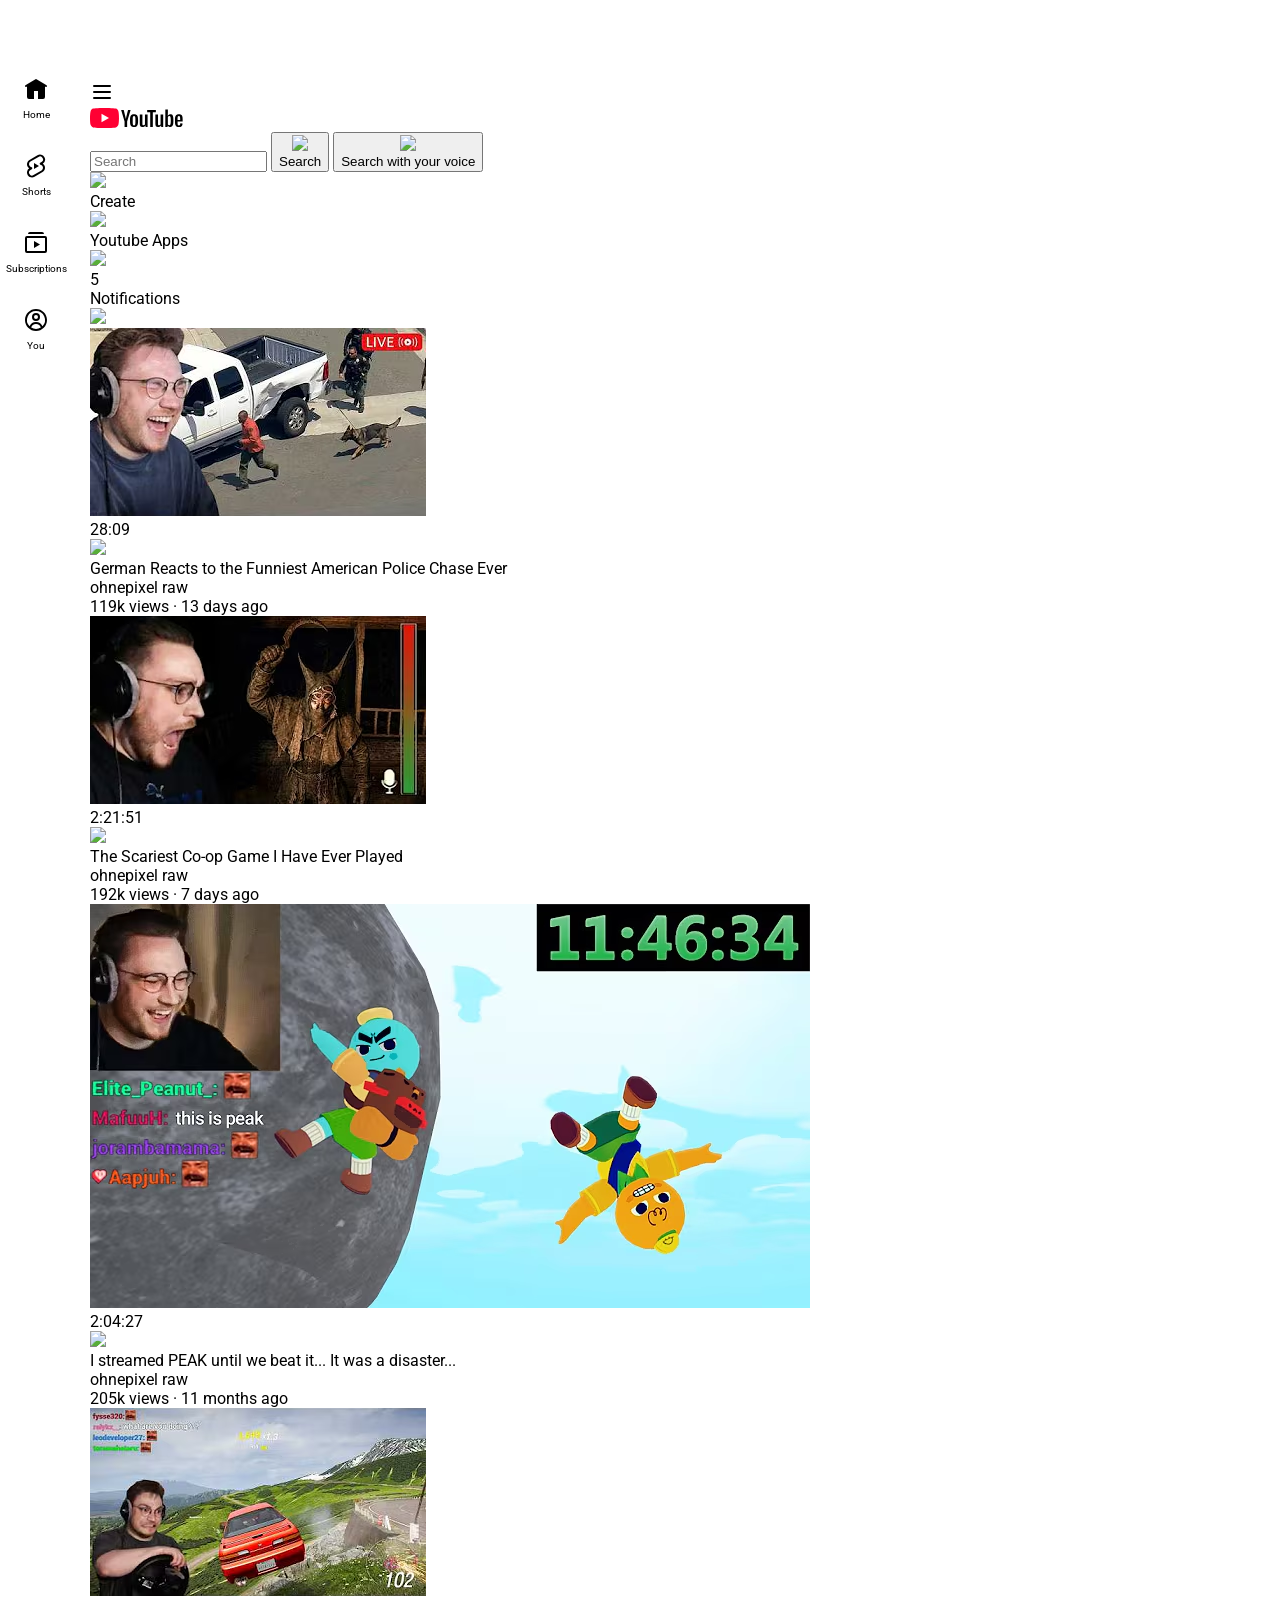
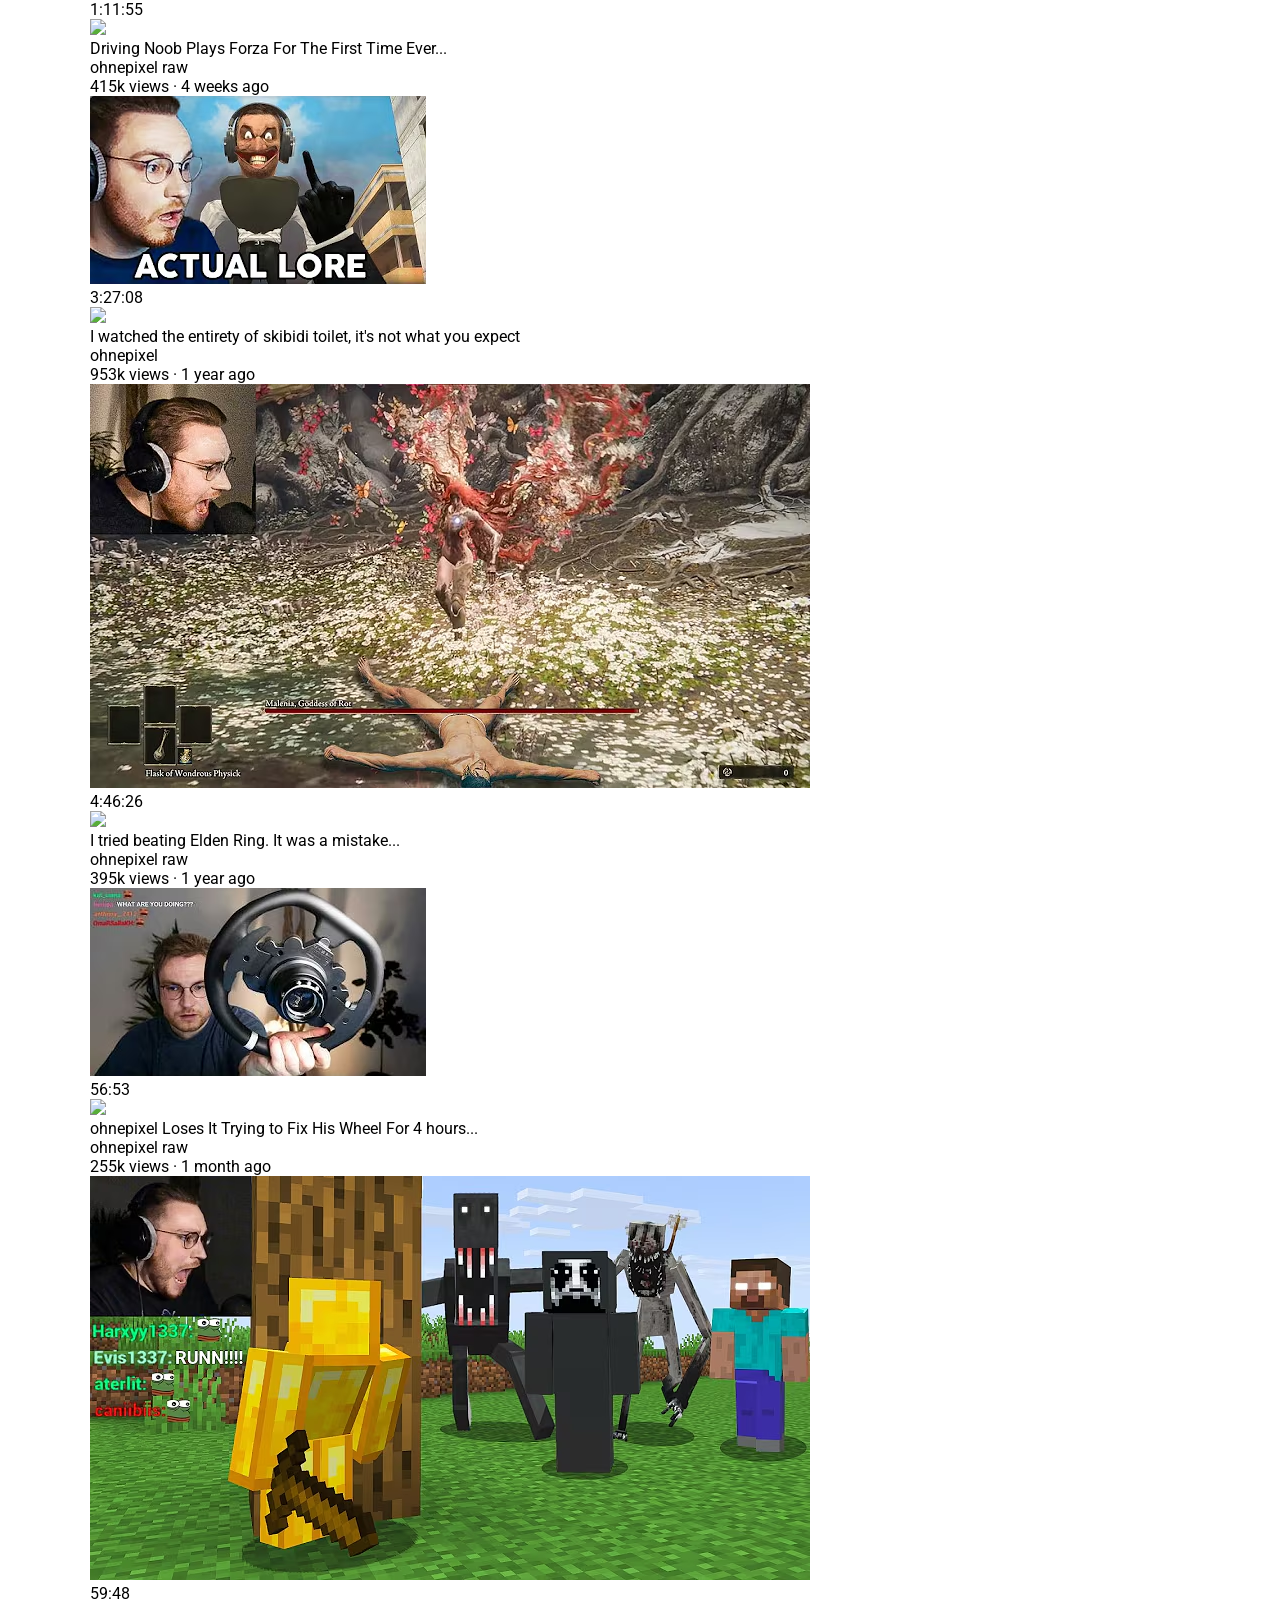
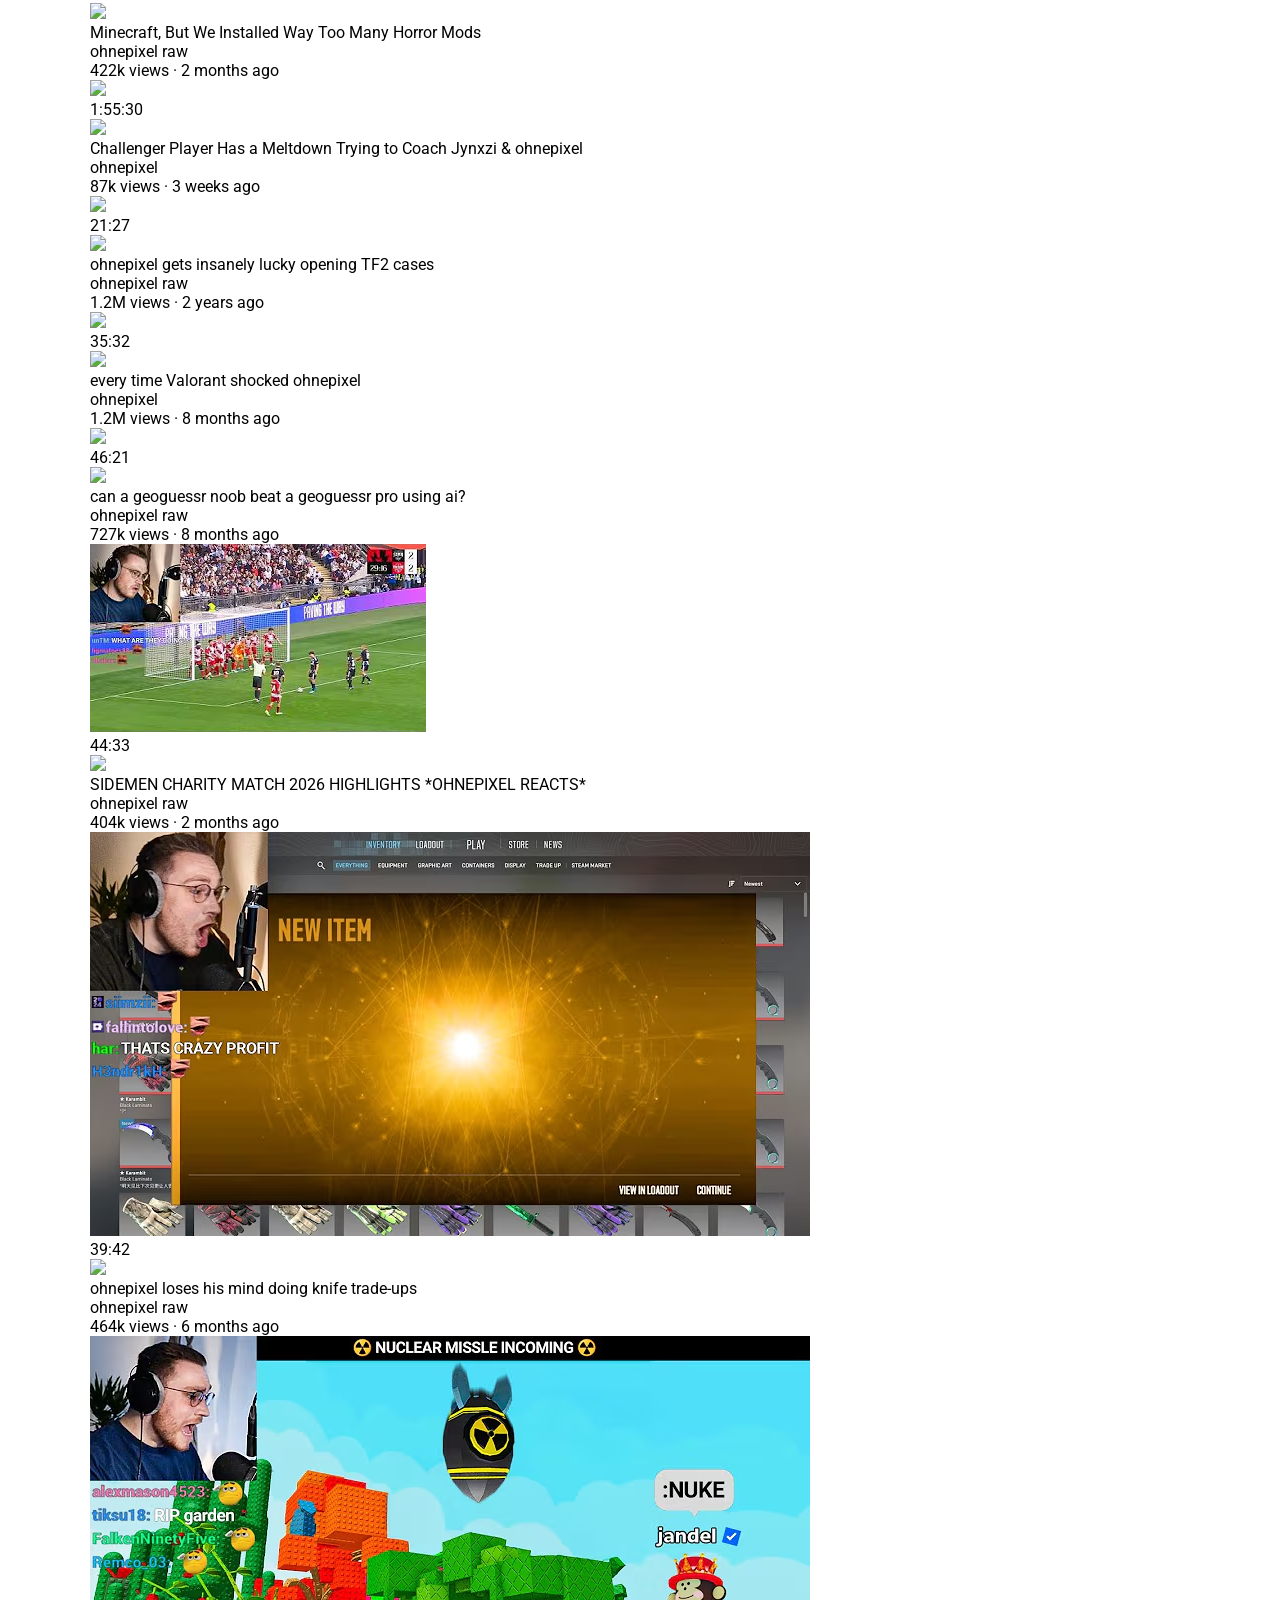
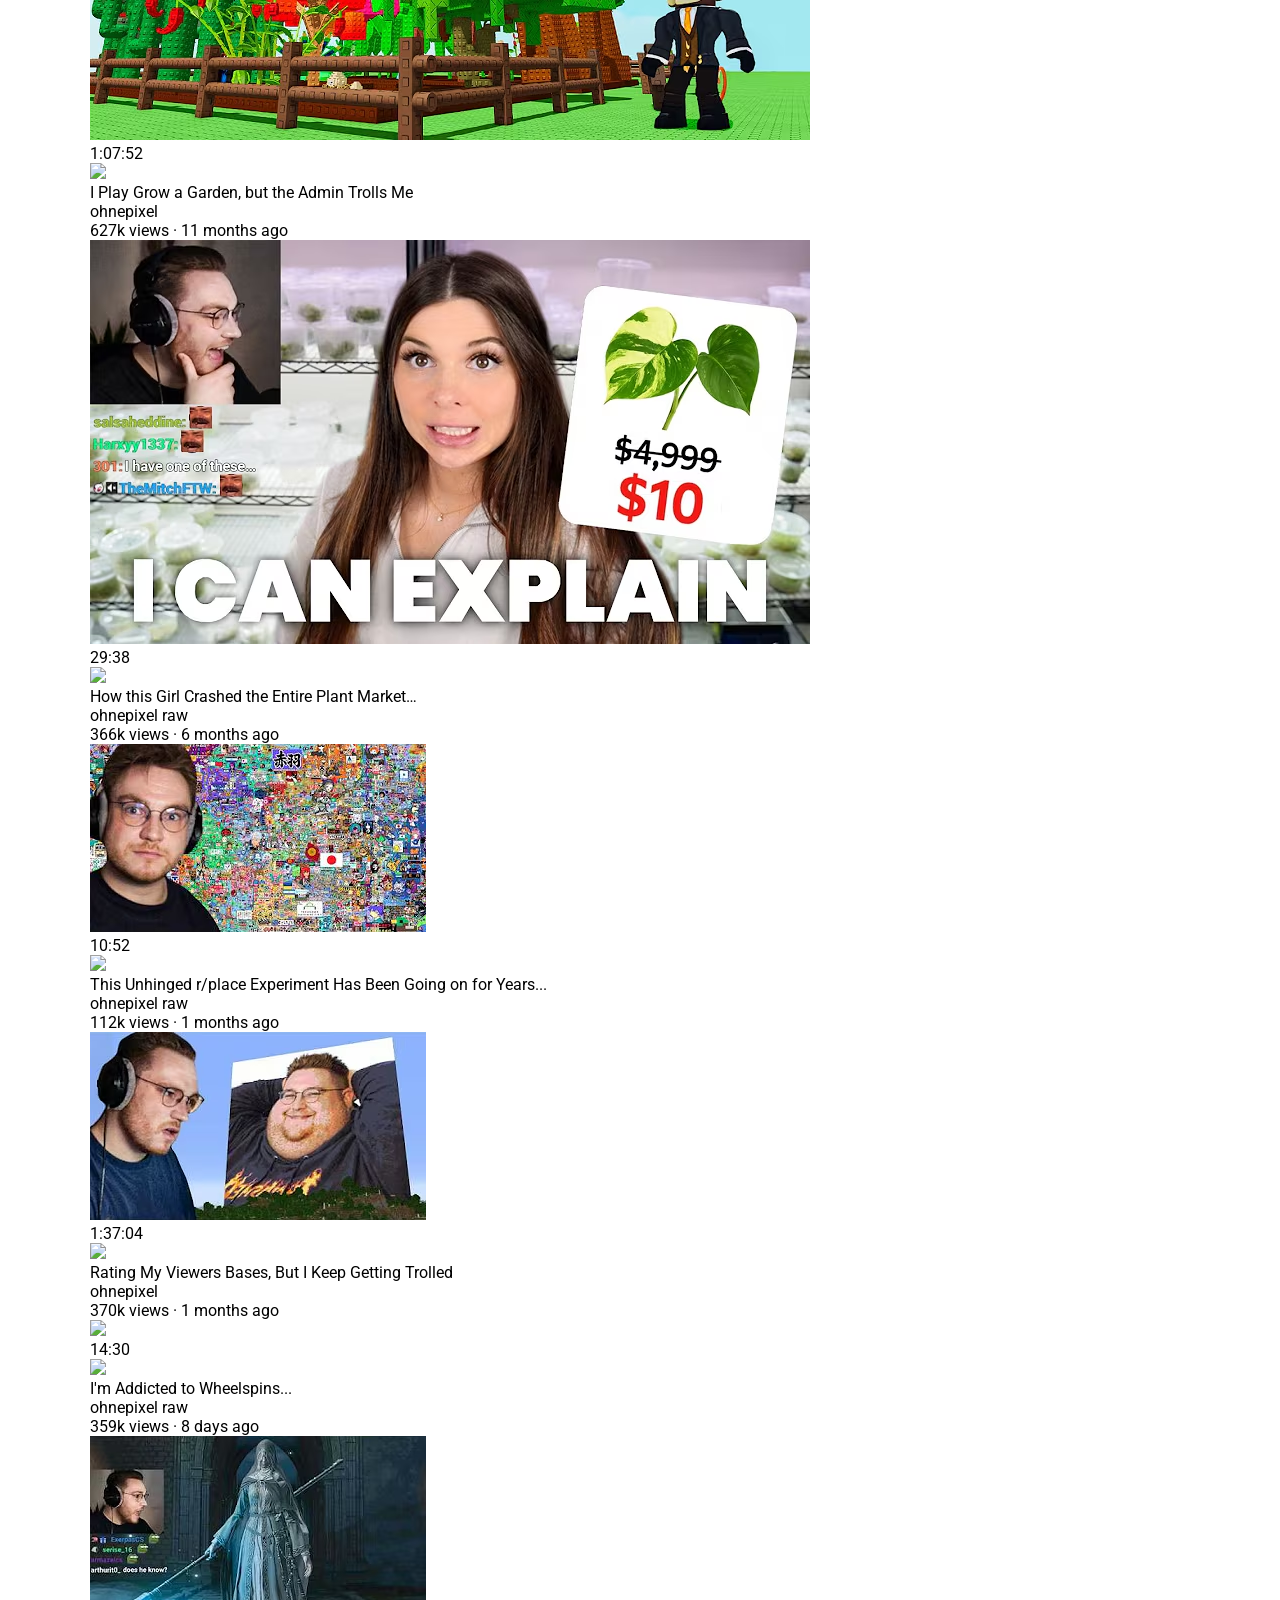
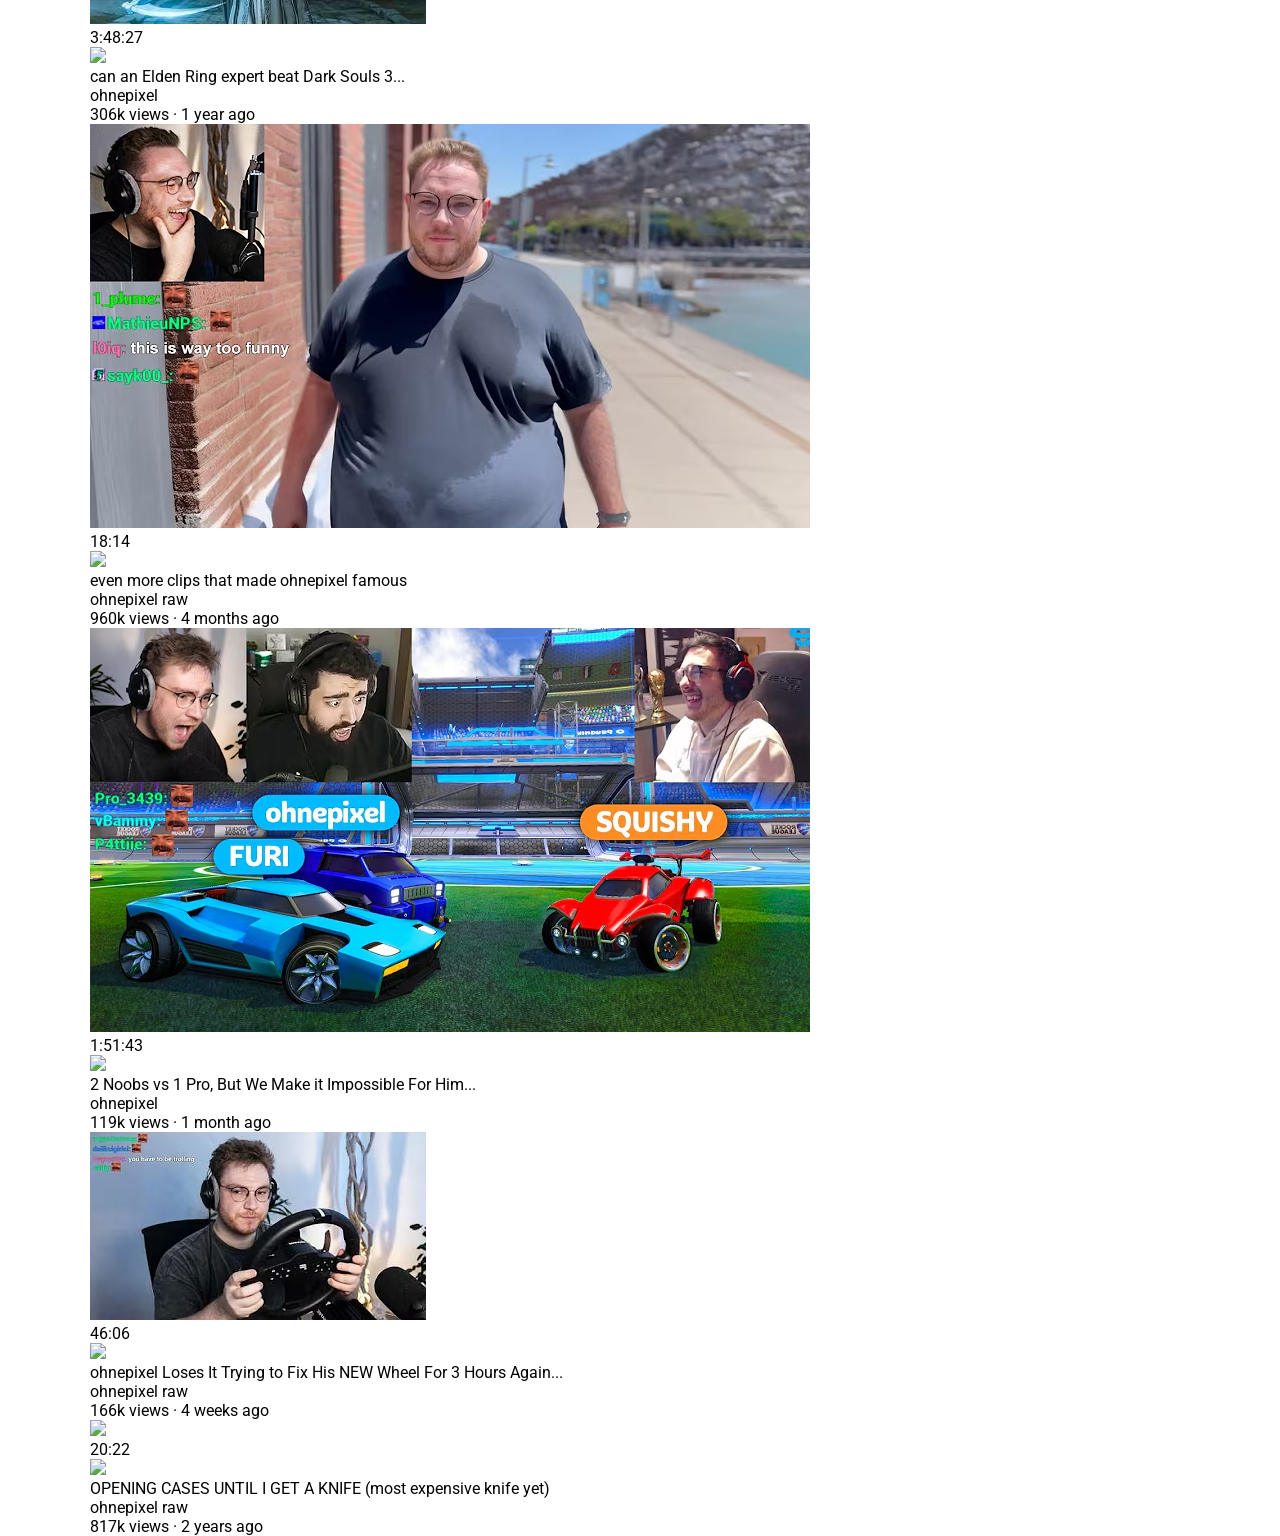
==== index.html @ c36b7551 "added new videos to the body" ====
<!DOCTYPE html>
<html lang="en">
  <head>
    <meta charset="UTF-8" />
    <meta name="viewport" content="width=device-width, initial-scale=1.0" />
    <title>Youtube.com exercise</title>

    <link rel="stylesheet" href="styles/general.css">
    <link rel="stylesheet" href="styles/header.css">
    <link rel="stylesheet" href="styles/sidebar.css">
    <link rel="stylesheet" href="styles/video-preview.css">

    <link rel="preconnect" href="https://fonts.googleapis.com">
    <link rel="preconnect" href="https://fonts.gstatic.com" crossorigin>
    <link href="https://fonts.googleapis.com/css2?family=Roboto:ital,wght@0,100..900;1,100..900&display=swap" rel="stylesheet">
  </head>

  <body>
    <input type="checkbox" id="grey-background" hidden>
    <input type="checkbox" id="hamburger" hidden>
    <label for="hamburger" class="grey-background"></label>
    
    <header class="header">
      <div class="left-section">
        <label class="hamburger-menu-container" for="hamburger">
          <svg xmlns="http://www.w3.org/2000/svg"
          height="24" viewBox="0 0 24 24" width="24" focusable="false" aria-hidden="true">
            <path d="M20 5H4a1 1 0 000 2h16a1 1 0 100-2Zm0 6H4a1 1 0 000 2h16a1 1 0 000-2Zm0 6H4a1 1
              0 000 2h16a1 1 0 000-2Z">
            </path>
          </svg>
        </label>

        <!-- Link to Youtube -->
        <a href="https://www.youtube.com/" target="">
          <div class="youtube-logo">
            <svg xmlns="http://www.w3.org/2000/svg"
            id="yt-ringo2-svg_yt9" width="93" height="20" viewBox="0 0 93 20" focusable="false" aria-hidden="true">
              <g>
                <path d="M14.4848 20C14.4848 20 23.5695 20 25.8229 19.4C27.0917 19.06 28.0459 18.08 28.3808 16.87C29 14.65 29 9.98 29 9.98C29 9.98 29 5.34 28.3808 3.14C28.0459 1.9 27.0917 0.94 25.8229 0.61C23.5695 0 14.4848 0 14.4848 0C14.4848 0 5.42037 0 3.17711 0.61C1.9286 0.94 0.954148 1.9 0.59888 3.14C0 5.34 0 9.98 0 9.98C0 9.98 0 14.65 0.59888 16.87C0.954148 18.08 1.9286 19.06 3.17711 19.4C5.42037 20 14.4848 20 14.4848 20Z" fill="#FF0033"></path>
                <path d="M19 10L11.5 5.75V14.25L19 10Z" fill="white"></path>
              </g>
              <g id="youtube-paths_yt9">
                <path d="M37.1384 18.8999V13.4399L40.6084 2.09994H38.0184L36.6984 7.24994C36.3984 8.42994 36.1284 9.65994 35.9284 10.7999H35.7684C35.6584 9.79994 35.3384 8.48994 35.0184 7.22994L33.7384 2.09994H31.1484L34.5684 13.4399V18.8999H37.1384Z"></path>
                <path d="M44.1003 6.29994C41.0703 6.29994 40.0303 8.04994 40.0303 11.8199V13.6099C40.0303 16.9899 40.6803 19.1099 44.0403 19.1099C47.3503 19.1099 48.0603 17.0899 48.0603 13.6099V11.8199C48.0603 8.44994 47.3803 6.29994 44.1003 6.29994ZM45.3903 14.7199C45.3903 16.3599 45.1003 17.3899 44.0503 17.3899C43.0203 17.3899 42.7303 16.3499 42.7303 14.7199V10.6799C42.7303 9.27994 42.9303 8.02994 44.0503 8.02994C45.2303 8.02994 45.3903 9.34994 45.3903 10.6799V14.7199Z"></path>
                <path d="M52.2713 19.0899C53.7313 19.0899 54.6413 18.4799 55.3913 17.3799H55.5013L55.6113 18.8999H57.6012V6.53994H54.9613V16.4699C54.6812 16.9599 54.0312 17.3199 53.4212 17.3199C52.6512 17.3199 52.4113 16.7099 52.4113 15.6899V6.53994H49.7812V15.8099C49.7812 17.8199 50.3613 19.0899 52.2713 19.0899Z"></path>
                <path d="M62.8261 18.8999V4.14994H65.8661V2.09994H57.1761V4.14994H60.2161V18.8999H62.8261Z"></path>
                <path d="M67.8728 19.0899C69.3328 19.0899 70.2428 18.4799 70.9928 17.3799H71.1028L71.2128 18.8999H73.2028V6.53994H70.5628V16.4699C70.2828 16.9599 69.6328 17.3199 69.0228 17.3199C68.2528 17.3199 68.0128 16.7099 68.0128 15.6899V6.53994H65.3828V15.8099C65.3828 17.8199 65.9628 19.0899 67.8728 19.0899Z"></path>
                <path d="M80.6744 6.26994C79.3944 6.26994 78.4744 6.82994 77.8644 7.73994H77.7344C77.8144 6.53994 77.8744 5.51994 77.8744 4.70994V1.43994H75.3244L75.3144 12.1799L75.3244 18.8999H77.5444L77.7344 17.6999H77.8044C78.3944 18.5099 79.3044 19.0199 80.5144 19.0199C82.5244 19.0199 83.3844 17.2899 83.3844 13.6099V11.6999C83.3844 8.25994 82.9944 6.26994 80.6744 6.26994ZM80.7644 13.6099C80.7644 15.9099 80.4244 17.2799 79.3544 17.2799C78.8544 17.2799 78.1644 17.0399 77.8544 16.5899V9.23994C78.1244 8.53994 78.7244 8.02994 79.3944 8.02994C80.4744 8.02994 80.7644 9.33994 80.7644 11.7299V13.6099Z"></path>
                <path d="M92.6517 11.4999C92.6517 8.51994 92.3517 6.30994 88.9217 6.30994C85.6917 6.30994 84.9717 8.45994 84.9717 11.6199V13.7899C84.9717 16.8699 85.6317 19.1099 88.8417 19.1099C91.3817 19.1099 92.6917 17.8399 92.5417 15.3799L90.2917 15.2599C90.2617 16.7799 89.9117 17.3999 88.9017 17.3999C87.6317 17.3999 87.5717 16.1899 87.5717 14.3899V13.5499H92.6517V11.4999ZM88.8617 7.96994C90.0817 7.96994 90.1717 9.11994 90.1717 11.0699V12.0799H87.5717V11.0699C87.5717 9.13994 87.6517 7.96994 88.8617 7.96994Z"></path>
              </g>
            </svg>
          </div>
        </a>
      </div>

      <div class="middle-section">
        <input class="search-bar" type="text" placeholder="Search">
        <button class="search-button">
          <img class="search-icon" src="header-icons/search.svg">
          <div class="tooltip">
            Search
          </div>
        </button>

        <button class="voice-search-button">
          <img class="voice-search-icon" src="header-icons/voice-search-icon.svg">

          <div class="tooltip">
            Search with your voice
          </div>
        </button>
      </div>

      <div class="right-section">
        <div class="upload-container">
          <img class="upload-icon" src="header-icons/upload.svg">

          <div class="tooltip">
            Create
          </div>
        </div>

        <div class="youtube-apps-container">
          <img class="youtube-apps-icon" src="header-icons/youtube-apps.svg">

          <div class="tooltip">
            Youtube Apps
          </div>
        </div>
        <div class="notifications-container">
          <img class="notifications-icon" src="header-icons/notifications.svg">
          <div class="notification-count">
            5
          </div>

          <div class="tooltip">
            Notifications
          </div>
        </div>
        <img class="current-user-pic" src="pfps/my-profile.jpg">
      </div>
    </header>

    <!-- Credits to Youtube.com for sidebar-icons (copied directly from inspect element) -->
    <nav class="small-sidebar">
      <a  href="https://www.youtube.com/">
        <div class="small-sidebar-link">
          <div class="small-icon-area">
            <svg xmlns="http://www.w3.org/2000/svg" height="24"
            viewBox="0 0 24 24" width="24" focusable="false" aria-hidden="true">
              <path d="m11.485 2.143-8 4.8-2 1.2a1 1 0 001.03 1.714L3 9.567V20a2 2 0 002 2h5v-8h4v8h5a2 
                2 0 002-2V9.567l.485.29a1 1 0 001.03-1.714l-2-1.2-8-4.8a1 1 0 00-1.03 0Z">
              </path>
            </svg>  
          </div>
  
          <div class="small-sidebar-desc">
            Home
          </div>
        </div>
      </a>
      
      <a  href="https://www.youtube.com/shorts/">
        <div class="small-sidebar-link">
          <div class="small-icon-area">
            <svg xmlns="http://www.w3.org/2000/svg" 
            height="24" viewBox="0 0 24 24" width="24" focusable="false" aria-hidden="true">
              <path d="m13.467 1.19-8 4.7a5 5 0 00-.255 8.46 5 5 0 005.32 8.462l8-4.7a5 
                5 0 00.258-8.462 5 5 0 001.641-6.464l-.12-.217a5 5 0 00-6.844-1.78m5.12 
                2.79a2.999 2.999 0 01-1.067 4.107l-1.327.78a1 1 0 00.096 1.775l.943.423a3 3 0
                01.288 5.323l-8 4.7a3 3 0 01-3.039-5.173l1.327-.78a1 1 0 00-.097-1.775l-.942-.423a3 3 0 
                01-.288-5.323l8-4.7a3 3 0 014.106 1.066ZM15 12l-5-3v6l5-3Z">
              </path>
            </svg>
          </div>
  
          <div class="small-sidebar-desc">
            Shorts
          </div>
        </div>
      </a>

      <div class="subscriptions">
        <a  href="https://www.youtube.com/feed/subscriptions">
          <div class="small-sidebar-link">
            <div class="small-icon-area">
              <svg xmlns="http://www.w3.org/2000/svg"
              height="24" viewBox="0 0 24 24" width="24" focusable="false" aria-hidden="true">
                <path d="M18 1H6a2 2 0 00-2 2h16a2 2 0 00-2-2Zm3 4H3a2 2 0 00-2 2v13a2 2 0 002 2h18a2 2 0 002-2V7a2
                  2 0 00-2-2ZM3 20V7h18v13H3Zm13-6.5L10 10v7l6-3.5Z">
                </path>
              </svg>
            </div>
    
            <div class="small-sidebar-desc">
              Subscriptions
            </div>
          </div>
        </a>

        <div class="pop-up">
          <div class="pop-up-title">
            Subscriptions
          </div>

          <a  href="https://www.youtube.com/@ohnepixelraw">
            <div class="pop-up-link">
              <div class="pop-up-icon-area">
                <img class="pop-up-icon" src="pfps/OHNEPIXEL-PFP.jpg">
              </div>
              <div class="pop-up-desc">
                ohnepixel raw
              </div>
            </div>
          </a>
          
          <a  href="https://www.youtube.com/@ohnepixel">
            <div class="pop-up-link">
              <div class="pop-up-icon-area">
                <img class="pop-up-icon" src="pfps/OHNEPIXEL-2-PFP.jpg">
              </div>
              <div class="pop-up-desc">
                ohnepixel
              </div>
            </div>  
          </a>
  
          <a  href="https://www.youtube.com/@moomoocowjonny">
            <div class="pop-up-link">
              <div class="pop-up-icon-area">
                <img class="pop-up-icon" src="pfps/moomoocowjonny.jpg">
              </div>
              <div class="pop-up-desc">
                moomoocowjonny
              </div>
            </div>
          </a>
        </div>
      </div>
      
      <div class="you">
        <a  href="https://www.youtube.com/feed/you">
          <div class="small-sidebar-link">
            <div class="small-icon-area">
              <svg xmlns="http://www.w3.org/2000/svg"
              height="24" viewBox="0 0 24 24" width="24" focusable="false" aria-hidden="true">
                <path d="M12 1C5.925 1 1 5.925 1 12s4.925 11 11 11 11-4.925 11-11S18.075 1 12 1Zm0 2a9 9 0
                  016.447 15.276 7 7 0 00-12.895 0A9 9 0 0112 3Zm0 2a4 4 0 100 8 4 4 0 000-8Zm0 2a2 2 0 110
                  4 2 2 0 010-4Zm-.1 9.001L11.899 16a5 5 0 014.904 3.61A8.96 8.96 0 0112 21a8.96 8.96 0 01-4.804-1.391
                  5 5 0 014.704-3.608Z">
                </path>
              </svg>
            </div>
            <div class="small-sidebar-desc">
              You
            </div>
          </div>
        </a>

        <div class="pop-up">
          <div class="pop-up-title">
            You
          </div>
          
          <div class="pop-up-link">
            <div class="pop-up-icon-area">
              <svg xmlns="http://www.w3.org/2000/svg"
              height="24" viewBox="0 0 24 24" width="24" focusable="false" aria-hidden="true">
                <path d="M20 2H4a2 2 0 00-2 2v16a2 2 0 002 2h16a2 2 0 002-2V4a2 2 0 00-2-2ZM4 
                  20V4h16v16h-1.293a7 7 0 00-13.414 0H4Zm8-14a4 4 0 100 8 4 4 0 000-8Zm0 2a2 2 0 110 4 2 2 0 
                  010-4Zm-.1 9.001h-.002A5 5 0 0116.581 20H7.417a5 5 0 014.483-2.999Z">
                </path>
              </svg>
            </div>

            <div class="pop-up-desc">
              Your channel
            </div>
          </div>

          <a  href="https://www.youtube.com/feed/history">
            <div class="pop-up-link">
              <div class="pop-up-icon-area">
                <svg xmlns="http://www.w3.org/2000/svg"
                height="24" viewBox="0 0 24 24" width="24" focusable="false" aria-hidden="true">
                  <path d="M8.76 1.487a11 11 0 11-7.54 12.706 1 1 0 011.96-.4 9 9 0 0014.254 5.38A9 
                    9 0 0016.79 4.38 9 9 0 004.518 7H7a1 1 0 010 2H1V3a1 1 0 012 0v2.678a11 11 0 015.76-4.192ZM12 
                    6a1 1 0 00-1 1v5.58l.504.288 3.5 2a1 1 0 10.992-1.736L13 11.42V7a1 1 0 00-1-1Z">
                  </path>
                </svg>
              </div>
  
              <div class="pop-up-desc">
                History
              </div>
            </div>
          </a>
          
          <a  href="https://www.youtube.com/feed/playlists">
            <div class="pop-up-link">
              <div class="pop-up-icon-area">
                <svg xmlns="http://www.w3.org/2000/svg"
                height="24" viewBox="0 0 24 24" width="24" focusable="false" aria-hidden="true">
                  <path d="M16 15.395a.5.5 0 01.762-.426L22.5 18.5l-5.738 3.531a.5.5 0 01-.762-.425v-6.212ZM14 
                    19H4a1 1 0 110-2h10v2Zm6-8a1 1 0 110 2H4a1 1 0 110-2h16Zm0-6a1 1 0 110 2H4a1 1 0 010-2h16Z">
                  </path>
                </svg>
              </div>
  
              <div class="pop-up-desc">
                Playlists
              </div>
            </div>
          </a>
          
          <a  href="https://www.youtube.com/playlist?list=WL"> 
            <div class="pop-up-link">
              <div class="pop-up-icon-area">
                <svg xmlns="http://www.w3.org/2000/svg"
                height="24" viewBox="0 0 24 24" width="24" focusable="false" aria-hidden="true">
                  <path d="M12 1C5.925 1 1 5.925 1 12s4.925 11 11 11 11-4.925 11-11S18.075 1 12 1Zm0 
                    2a9 9 0 110 18.001A9 9 0 0112 3Zm0 3a1 1 0 00-1 1v5.565l.485.292 3.33 2a1 1 0 001.03-1.714L13 
                    11.435V7a1 1 0 00-1-1Z">
                  </path>
                </svg>
              </div>
  
              <div class="pop-up-desc">
                Watch later
              </div>
            </div>
          </a>
          
          <a  href="https://www.youtube.com/playlist?list=LL">
            <div class="pop-up-link">
              <div class="pop-up-icon-area">
                <svg xmlns="http://www.w3.org/2000/svg"
                height="24" viewBox="0 0 24 24" width="24" focusable="false" aria-hidden="true">
                  <path d="M9.221 1.795a1 1 0 011.109-.656l1.04.173a4 4 0 013.252 4.784L14 9h4.061a3.664
                    3.664 0 013.576 2.868A3.68 3.68 0 0121 14.85l.02.087A3.815 3.815 0 0120 18.5v.043l-.01.227a2.82 
                    2.82 0 01-.135.663l-.106.282A3.754 3.754 0 0116.295 22h-3.606l-.392-.007a12.002 12.002 0 
                    01-5.223-1.388l-.343-.189-.27-.154a2.005 2.005 0 00-.863-.26l-.13-.004H3.5a1.5 1.5 0 
                    01-1.5-1.5V12.5A1.5 1.5 0 013.5 11h1.79l.157-.013a1 1 0 00.724-.512l.063-.145 2.987-8.535Zm-1.1 9.196A3 
                    3 0 015.29 13H4v4.998h1.468a4 4 0 011.986.528l.27.155.285.157A10 10 0 0012.69 20h3.606c.754 0 1.424-.483 
                    1.663-1.2l.03-.126a.819.819 0 00.012-.131v-.872l.587-.586c.388-.388.577-.927.523-1.465l-.038-.23-.02-.087-.21-.9.55-.744A1.663 
                    1.663 0 0018.061 11H14a2.002 2.002 0 01-1.956-2.418l.623-2.904a2 2 0 00-1.626-2.392l-.21-.035-2.71 7.741Z">
                  </path>
                </svg>
              </div>
  
              <div class="pop-up-desc">
                Liked videos
              </div>
            </div>
          </a>
          
          <div class="pop-up-link">
            <div class="pop-up-icon-area">
              <svg xmlns="http://www.w3.org/2000/svg"
              height="24" viewBox="0 0 24 24" width="24" focusable="false" aria-hidden="true">
                <path d="M21 3H3a2 2 0 00-2 2v14a2 2 0 002 2h18a2 2 0 002-2V5a2 2 0 00-2-2ZM3 19V5h18v14H3Zm13-7L9.5 
                  8v8l6.5-4Z">
                </path>
              </svg>
            </div>

            <div class="pop-up-desc">
              Your videos
            </div>
          </div>
          
          <a  href="https://www.youtube.com/feed/downloads">
            <div class="pop-up-link">
              <div class="pop-up-icon-area">
                <svg xmlns="http://www.w3.org/2000/svg"
                height="24" viewBox="0 0 24 24" width="24" focusable="false" aria-hidden="true">
                  <path d="M12 2a1 1 0 00-1 1v11.586l-4.293-4.293a1 1 0 10-1.414 1.414L12 18.414l6.707-6.707a1
                    1 0 10-1.414-1.414L13 14.586V3a1 1 0 00-1-1Zm7 18H5a1 1 0 000 2h14a1 1 0 000-2Z">
                  </path>
                </svg>
              </div>
              
              <div class="pop-up-desc">
                Downloads
              </div>
            </div>
          </a>
        </div>
      </div>
    </nav>

    <nav class="big-sidebar-v2">
      <div class="header-sidebar">
        <label class="hamburger-menu-container" for="hamburger">
          <svg xmlns="http://www.w3.org/2000/svg"
          height="24" viewBox="0 0 24 24" width="24" focusable="false" aria-hidden="true">
            <path d="M20 5H4a1 1 0 000 2h16a1 1 0 100-2Zm0 6H4a1 1 0 000 2h16a1 1 0 000-2Zm0 6H4a1 1
              0 000 2h16a1 1 0 000-2Z">
            </path>
          </svg>
        </label>

        <!-- Link to Youtube -->
        <a href="https://www.youtube.com/" target="">
          <div class="youtube-logo">
            <svg xmlns="http://www.w3.org/2000/svg"
            width="93" height="20" viewBox="0 0 93 20" focusable="false" aria-hidden="true">
              <g>
                <path d="M14.4848 20C14.4848 20 23.5695 20 25.8229 19.4C27.0917 19.06 28.0459 18.08 28.3808 16.87C29 14.65 29 9.98 29 9.98C29 9.98 29 5.34 28.3808 3.14C28.0459 1.9 27.0917 0.94 25.8229 0.61C23.5695 0 14.4848 0 14.4848 0C14.4848 0 5.42037 0 3.17711 0.61C1.9286 0.94 0.954148 1.9 0.59888 3.14C0 5.34 0 9.98 0 9.98C0 9.98 0 14.65 0.59888 16.87C0.954148 18.08 1.9286 19.06 3.17711 19.4C5.42037 20 14.4848 20 14.4848 20Z" fill="#FF0033"></path>
                <path d="M19 10L11.5 5.75V14.25L19 10Z" fill="white"></path>
              </g>
              <g>
                <path d="M37.1384 18.8999V13.4399L40.6084 2.09994H38.0184L36.6984 7.24994C36.3984 8.42994 36.1284 9.65994 35.9284 10.7999H35.7684C35.6584 9.79994 35.3384 8.48994 35.0184 7.22994L33.7384 2.09994H31.1484L34.5684 13.4399V18.8999H37.1384Z"></path>
                <path d="M44.1003 6.29994C41.0703 6.29994 40.0303 8.04994 40.0303 11.8199V13.6099C40.0303 16.9899 40.6803 19.1099 44.0403 19.1099C47.3503 19.1099 48.0603 17.0899 48.0603 13.6099V11.8199C48.0603 8.44994 47.3803 6.29994 44.1003 6.29994ZM45.3903 14.7199C45.3903 16.3599 45.1003 17.3899 44.0503 17.3899C43.0203 17.3899 42.7303 16.3499 42.7303 14.7199V10.6799C42.7303 9.27994 42.9303 8.02994 44.0503 8.02994C45.2303 8.02994 45.3903 9.34994 45.3903 10.6799V14.7199Z"></path>
                <path d="M52.2713 19.0899C53.7313 19.0899 54.6413 18.4799 55.3913 17.3799H55.5013L55.6113 18.8999H57.6012V6.53994H54.9613V16.4699C54.6812 16.9599 54.0312 17.3199 53.4212 17.3199C52.6512 17.3199 52.4113 16.7099 52.4113 15.6899V6.53994H49.7812V15.8099C49.7812 17.8199 50.3613 19.0899 52.2713 19.0899Z"></path>
                <path d="M62.8261 18.8999V4.14994H65.8661V2.09994H57.1761V4.14994H60.2161V18.8999H62.8261Z"></path>
                <path d="M67.8728 19.0899C69.3328 19.0899 70.2428 18.4799 70.9928 17.3799H71.1028L71.2128 18.8999H73.2028V6.53994H70.5628V16.4699C70.2828 16.9599 69.6328 17.3199 69.0228 17.3199C68.2528 17.3199 68.0128 16.7099 68.0128 15.6899V6.53994H65.3828V15.8099C65.3828 17.8199 65.9628 19.0899 67.8728 19.0899Z"></path>
                <path d="M80.6744 6.26994C79.3944 6.26994 78.4744 6.82994 77.8644 7.73994H77.7344C77.8144 6.53994 77.8744 5.51994 77.8744 4.70994V1.43994H75.3244L75.3144 12.1799L75.3244 18.8999H77.5444L77.7344 17.6999H77.8044C78.3944 18.5099 79.3044 19.0199 80.5144 19.0199C82.5244 19.0199 83.3844 17.2899 83.3844 13.6099V11.6999C83.3844 8.25994 82.9944 6.26994 80.6744 6.26994ZM80.7644 13.6099C80.7644 15.9099 80.4244 17.2799 79.3544 17.2799C78.8544 17.2799 78.1644 17.0399 77.8544 16.5899V9.23994C78.1244 8.53994 78.7244 8.02994 79.3944 8.02994C80.4744 8.02994 80.7644 9.33994 80.7644 11.7299V13.6099Z"></path>
                <path d="M92.6517 11.4999C92.6517 8.51994 92.3517 6.30994 88.9217 6.30994C85.6917 6.30994 84.9717 8.45994 84.9717 11.6199V13.7899C84.9717 16.8699 85.6317 19.1099 88.8417 19.1099C91.3817 19.1099 92.6917 17.8399 92.5417 15.3799L90.2917 15.2599C90.2617 16.7799 89.9117 17.3999 88.9017 17.3999C87.6317 17.3999 87.5717 16.1899 87.5717 14.3899V13.5499H92.6517V11.4999ZM88.8617 7.96994C90.0817 7.96994 90.1717 9.11994 90.1717 11.0699V12.0799H87.5717V11.0699C87.5717 9.13994 87.6517 7.96994 88.8617 7.96994Z"></path>
              </g>
            </svg>
          </div>
        </a>
      </div>
      <div class="sidebar-section">
        <a  href="https://www.youtube.com/">
          <div class="sidebar-link-home">
            <div class="icon-area">
              <svg xmlns="http://www.w3.org/2000/svg" height: 24px
              viewBox="0 0 24 24" width="24" focusable="false" aria-hidden="true">
                <path d="m11.485 2.143-8 4.8-2 1.2a1 1 0 001.03 1.714L3 9.567V20a2 2 0 002 2h5v-8h4v8h5a2 
                  2 0 002-2V9.567l.485.29a1 1 0 001.03-1.714l-2-1.2-8-4.8a1 1 0 00-1.03 0Z">
                </path>
              </svg>          
            </div>
            <div class="sidebar-desc">
              Home
            </div>
          </div>
        </a>
        
        <a  href="https://www.youtube.com/shorts/">
          <div class="sidebar-link">
            <div class="icon-area">
              <svg xmlns="http://www.w3.org/2000/svg" 
              height="24" viewBox="0 0 24 24" width="24" focusable="false" aria-hidden="true">
                <path d="m13.467 1.19-8 4.7a5 5 0 00-.255 8.46 5 5 0 005.32 8.462l8-4.7a5 
                  5 0 00.258-8.462 5 5 0 001.641-6.464l-.12-.217a5 5 0 00-6.844-1.78m5.12 
                  2.79a2.999 2.999 0 01-1.067 4.107l-1.327.78a1 1 0 00.096 1.775l.943.423a3 3 0
                  01.288 5.323l-8 4.7a3 3 0 01-3.039-5.173l1.327-.78a1 1 0 00-.097-1.775l-.942-.423a3 3 0 
                  01-.288-5.323l8-4.7a3 3 0 014.106 1.066ZM15 12l-5-3v6l5-3Z">
                </path>
              </svg>
            </div>
  
            <div class="sidebar-desc">
              Shorts
            </div>
          </div>
        </a>
      </div>

      <div class="sidebar-section">
        <div class="sidebar-title-container">
          <div class="sidebar-title">
            Subscriptions
          </div>

          <div class="arrow-symbol">
            <svg xmlns="http://www.w3.org/2000/svg" 
            height="16" viewBox="0 0 24 24" width="24" focusable="false" aria-hidden="true">
              <path d="M8.793 5.293a1 1 0 000 1.414L14.086 12l-5.293 5.293a1 1 0 101.414 1.414L16.914
                12l-6.707-6.707a1 1 0 00-1.414 0Z">
              </path>
            </svg>
          </div>
        </div>

        <a  href="https://www.youtube.com/@ohnepixelraw">
          <div class="sidebar-link">
            <div class="icon-area">
              <img class="subscription-icon" src="pfps/OHNEPIXEL-PFP.jpg">
            </div>
  
            <div class="sidebar-desc">
              ohnepixel raw
            </div>
          </div>
        </a>
        
        <a  href="https://www.youtube.com/@ohnepixel">
          <div class="sidebar-link">
            <div class="icon-area">
              <img class="subscription-icon" src="pfps/OHNEPIXEL-2-PFP.jpg">
            </div>
  
            <div class="sidebar-desc">
              ohnepixel
            </div>
          </div>
        </a>
        
        <a  href="https://www.youtube.com/@moomoocowjonny">
          <div class="sidebar-link">
            <div class="icon-area">
              <img class="subscription-icon" src="pfps/moomoocowjonny.jpg">
            </div>
  
            <div class="sidebar-desc">
              moomoocowjonny
            </div>
          </div>
        </a>
      </div>

      <div class="sidebar-section">
        <div class="sidebar-title-container">
          <div class="sidebar-title">
            You
          </div>

          <div class="arrow-symbol">
            <svg xmlns="http://www.w3.org/2000/svg" 
            height="16" viewBox="0 0 24 24" width="24" focusable="false" aria-hidden="true">
              <path d="M8.793 5.293a1 1 0 000 1.414L14.086 12l-5.293 5.293a1 1 0 101.414 1.414L16.914
                12l-6.707-6.707a1 1 0 00-1.414 0Z">
              </path>
            </svg>
          </div>
        </div>

        <div class="sidebar-link">
          <div class="icon-area">
            <svg xmlns="http://www.w3.org/2000/svg"
            height="24" viewBox="0 0 24 24" width="24" focusable="false" aria-hidden="true">
              <path d="M20 2H4a2 2 0 00-2 2v16a2 2 0 002 2h16a2 2 0 002-2V4a2 2 0 00-2-2ZM4 
                20V4h16v16h-1.293a7 7 0 00-13.414 0H4Zm8-14a4 4 0 100 8 4 4 0 000-8Zm0 2a2 2 0 110 4 2 2 0 
                010-4Zm-.1 9.001h-.002A5 5 0 0116.581 20H7.417a5 5 0 014.483-2.999Z">
              </path>
            </svg>
          </div>

          <div class="sidebar-desc">
            Your channel
          </div>
        </div>

        <a  href="https://www.youtube.com/feed/history">
          <div class="sidebar-link">
            <div class="icon-area">
              <svg xmlns="http://www.w3.org/2000/svg"
              height="24" viewBox="0 0 24 24" width="24" focusable="false" aria-hidden="true">
                <path d="M8.76 1.487a11 11 0 11-7.54 12.706 1 1 0 011.96-.4 9 9 0 0014.254 5.38A9 
                  9 0 0016.79 4.38 9 9 0 004.518 7H7a1 1 0 010 2H1V3a1 1 0 012 0v2.678a11 11 0 015.76-4.192ZM12 
                  6a1 1 0 00-1 1v5.58l.504.288 3.5 2a1 1 0 10.992-1.736L13 11.42V7a1 1 0 00-1-1Z">
                </path>
              </svg>
            </div>
  
            <div class="sidebar-desc">
              History
            </div>
          </div>
        </a>

        <a  href="https://www.youtube.com/feed/playlists">
          <div class="sidebar-link">
            <div class="icon-area">
              <svg xmlns="http://www.w3.org/2000/svg"
              height="24" viewBox="0 0 24 24" width="24" focusable="false" aria-hidden="true">
                <path d="M16 15.395a.5.5 0 01.762-.426L22.5 18.5l-5.738 3.531a.5.5 0 01-.762-.425v-6.212ZM14 
                  19H4a1 1 0 110-2h10v2Zm6-8a1 1 0 110 2H4a1 1 0 110-2h16Zm0-6a1 1 0 110 2H4a1 1 0 010-2h16Z">
                </path>
              </svg>
            </div>
  
            <div class="sidebar-desc">
              Playlists
            </div>
          </div>
        </a>
        
        <a  href="https://www.youtube.com/playlist?list=WL">
          <div class="sidebar-link">
            <div class="icon-area">
              <svg xmlns="http://www.w3.org/2000/svg"
              height="24" viewBox="0 0 24 24" width="24" focusable="false" aria-hidden="true">
                <path d="M12 1C5.925 1 1 5.925 1 12s4.925 11 11 11 11-4.925 11-11S18.075 1 12 1Zm0 
                  2a9 9 0 110 18.001A9 9 0 0112 3Zm0 3a1 1 0 00-1 1v5.565l.485.292 3.33 2a1 1 0 001.03-1.714L13 
                  11.435V7a1 1 0 00-1-1Z">
                </path>
              </svg>
            </div>
  
            <div class="sidebar-desc">
              Watch later
            </div>
          </div>
        </a>
        
        <a  href="https://www.youtube.com/playlist?list=LL">
          <div class="sidebar-link">
            <div class="icon-area">
              <svg xmlns="http://www.w3.org/2000/svg"
              height="24" viewBox="0 0 24 24" width="24" focusable="false" aria-hidden="true">
                <path d="M9.221 1.795a1 1 0 011.109-.656l1.04.173a4 4 0 013.252 4.784L14 9h4.061a3.664
                  3.664 0 013.576 2.868A3.68 3.68 0 0121 14.85l.02.087A3.815 3.815 0 0120 18.5v.043l-.01.227a2.82 
                  2.82 0 01-.135.663l-.106.282A3.754 3.754 0 0116.295 22h-3.606l-.392-.007a12.002 12.002 0 
                  01-5.223-1.388l-.343-.189-.27-.154a2.005 2.005 0 00-.863-.26l-.13-.004H3.5a1.5 1.5 0 
                  01-1.5-1.5V12.5A1.5 1.5 0 013.5 11h1.79l.157-.013a1 1 0 00.724-.512l.063-.145 2.987-8.535Zm-1.1 9.196A3 
                  3 0 015.29 13H4v4.998h1.468a4 4 0 011.986.528l.27.155.285.157A10 10 0 0012.69 20h3.606c.754 0 1.424-.483 
                  1.663-1.2l.03-.126a.819.819 0 00.012-.131v-.872l.587-.586c.388-.388.577-.927.523-1.465l-.038-.23-.02-.087-.21-.9.55-.744A1.663 
                  1.663 0 0018.061 11H14a2.002 2.002 0 01-1.956-2.418l.623-2.904a2 2 0 00-1.626-2.392l-.21-.035-2.71 7.741Z">
                </path>
              </svg>
            </div>
  
            <div class="sidebar-desc">
              Liked videos
            </div>
          </div>
        </a>
        

        <div class="sidebar-link">
          <div class="icon-area">
            <svg xmlns="http://www.w3.org/2000/svg"
            height="24" viewBox="0 0 24 24" width="24" focusable="false" aria-hidden="true">
              <path d="M21 3H3a2 2 0 00-2 2v14a2 2 0 002 2h18a2 2 0 002-2V5a2 2 0 00-2-2ZM3 19V5h18v14H3Zm13-7L9.5 
                8v8l6.5-4Z">
              </path>
            </svg>
          </div>

          <div class="sidebar-desc">
            Your videos
          </div>
        </div>

        <a  href="https://www.youtube.com/feed/downloads">
          <div class="sidebar-link">
            <div class="icon-area">
              <svg xmlns="http://www.w3.org/2000/svg"
              height="24" viewBox="0 0 24 24" width="24" focusable="false" aria-hidden="true">
                <path d="M12 2a1 1 0 00-1 1v11.586l-4.293-4.293a1 1 0 10-1.414 1.414L12 18.414l6.707-6.707a1
                  1 0 10-1.414-1.414L13 14.586V3a1 1 0 00-1-1Zm7 18H5a1 1 0 000 2h14a1 1 0 000-2Z">
                </path>
              </svg>
            </div>
  
            <div class="sidebar-desc">
              Downloads
            </div>
          </div>
        </a>
      </div>

      <div class="sidebar-section">
        <div class="sidebar-title-container">
          <div class="sidebar-title">
            Explore
          </div>
        </div>

        <a  href="https://www.youtube.com/channel/UCkYQyvc_i9hXEo4xic9Hh2g">
          <div class="sidebar-link">
            <div class="icon-area">
              <svg xmlns="http://www.w3.org/2000/svg"
              height="24" viewBox="0 0 24 24" width="24" focusable="false" aria-hidden="true">
                <path d="M16 6h4a2 2 0 012 2v10a4 4 0 01-4 4H6a4 4 0 01-4-4V8a2 2 0 012-2h4V4.344l.005-.048C8.195
                  2.32 10.039 1 12 1c1.96 0 3.805 1.32 3.995 3.296l.005.048V6Zm-6 0h4V4.447C13.906 3.732 13.149 3 12 
                  3s-1.906.732-2 1.447V6ZM4 18a2 2 0 002 2h12a2 2 0 002-2V8H4v10Zm11-9a1 1 0 00-1 1v.553c-.094.715-.851
                  1.447-2 1.447s-1.906-.732-2-1.447V10a1 1 0 00-2 0v.656l.005.048C8.195 12.68 10.04 14 12 14c1.961 0 
                  3.805-1.32 3.995-3.296l.005-.048V10a1 1 0 00-1-1Z">
                </path>
              </svg>
            </div>
  
            <div class="sidebar-desc">
              Shopping
            </div>
          </div>
        </a>
        
        <a  href="https://www.youtube.com/channel/UC-9-kyTW8ZkZNDHQJ6FgpwQ">
          <div class="sidebar-link">
            <div class="icon-area">
              <svg xmlns="http://www.w3.org/2000/svg"
              height="24" viewBox="0 0 24 24" width="24" focusable="false" aria-hidden="true">
                <path d="M11 2.766v10.99a4.5 4.5 0 101.994 3.976L13 17.5V9.2l5.485 3.292A1 1 0 0020 11.634V6.966a1
                  1 0 00-.485-.857l-7-4.2A1 1 0 0011 2.766Zm2 4.102V4.533l5 3v2.335l-5-3ZM8.5 15a2.5 2.5 0 110 5.001A2.5
                  2.5 0 018.5 15Z">
                </path>
              </svg>
            </div>
  
            <div class="sidebar-desc">
              Music
            </div>
          </div>
        </a>

        <a  href="https://www.youtube.com/feed/storefront">
          <div class="sidebar-link">
            <div class="icon-area">
              <svg xmlns="http://www.w3.org/2000/svg"
              height="24" viewBox="0 0 24 24" width="24" focusable="false" aria-hidden="true">
                <path d="M20 3H4a3 3 0 00-2.587 1.485l-.001.003-.01.015-.072.133-.037.077a3.046 3.046
                  0 00-.264.869l-.002.011-.011.1-.005.063-.005.06A3.004 3.004 0 001 6v12a3 3 0 003 3h16a3
                  3 0 003-3V6a3 3 0 00-3-3ZM4 5h1.986l2 2-2 2H3v-.686L4.313 7 3.04 5.725A1 1 0 014 5Zm13.315
                  2-2-2h3.67l2 2-2 2h-3.67l2-2Zm-6.5 0L8.814 5h3.672l2 2-2 2H8.815l2-2ZM3 18v-7h18v7a1 1 
                  0 01-1 1H4a1 1 0 01-1-1Z">
                </path>
              </svg>
            </div>
  
            <div class="sidebar-desc">
              Movies & TV
            </div>
          </div>
        </a>

        <!-- Both labels are on the page. Initially, the 'Show more' label is displayed and the 
        'Show less' label is hidden. The divs with class="extra" are also hidden. Only until after
        the 'Show more' label is checked will the "extra" class be displayed. The 'Show more' and
        'Show less' labels utilize the checkbox hack. -->

        <input type="checkbox" id="toggle-v2" hidden>

        <a class="link extra" href="https://www.youtube.com/channel/UC4R8DWoMoI7CAwX8_LjQHig">
          <div class="sidebar-link">
            <div class="icon-area">
              <svg xmlns="http://www.w3.org/2000/svg"
              height="24" viewBox="0 0 24 24" width="24" focusable="false" aria-hidden="true">
                <path clip-rule="evenodd" d="M18.364 4.224a1 1 0 011.414 0 11 11 0 010 15.557 1 1 0 
                  01-1.414-1.414 9 9 0 000-12.729 1 1 0 010-1.414ZM4.222 4.222a1 1 0 011.414 1.415 9 9 
                  0 000 12.728 1 1 0 11-1.414 1.414 11.002 11.002 0 010-15.557Zm3.181 3.181a1.002 1.002 0 
                  011.415 1.415 4.503 4.503 0 00-.975 4.904c.226.545.558 1.042.975 1.46a1.001 1.001 0 01-1.415 
                  1.414 6.502 6.502 0 010-9.193Zm7.779 0c.39-.39 1.024-.39 1.415 0a6.5 6.5 0 010 9.193 1.001 1.001
                  0 01-1.415-1.415 4.5 4.5 0 000-6.363 1.001 1.001 0 010-1.415ZM12 10a2 2 0 110 4 2 2 0 010-4Z" fill-rule="evenodd">
                </path>
              </svg>
            </div>
  
            <div class="sidebar-desc">
              Live
            </div>
          </div>
        </a>
        
        <a class="link extra" href="https://www.youtube.com/gaming">
          <div class="sidebar-link"> 
            <div class="icon-area">
              <svg xmlns="http://www.w3.org/2000/svg"
              height="24" viewBox="0 0 24 24" width="24" focusable="false" aria-hidden="true">
                <path d="M15.97 2.615 12 4.998 8.03 2.615a2 2 0 00-2.06 0l-5 3A2 2 0 000 7.33v7.34a2 2 0 00.97 
                  1.715l10 6c.634.38 1.426.38 2.06 0l10-6A1.998 1.998 0 0024 14.67V7.33a2 2 0 00-.97-1.715l-5-3a2
                  2 0 00-2.06 0ZM12 7.33l5-3 5 3v7.34l-10 6-10-6V7.33l5-3 5 3ZM7 7.5a1 1 0 00-1 1v1.502H4.5a1 1
                  0 000 2H6V13.5a1 1 0 102 0v-1.498h1.5a1 1 0 000-2H8V8.5a1 1 0 00-1-1Zm11.5 1.502a1.5 1.5 0 100 3 1.5
                  1.5 0 000-3Zm-4 2a1.5 1.5 0 100 3 1.5 1.5 0 000-3Z">
                </path>
              </svg>
            </div>
  
            <div class="sidebar-desc">
              Gaming
            </div>
          </div>
        </a>
        
        <a class="link extra" href="https://www.youtube.com/channel/UCYfdidRxbB8Qhf0Nx7ioOYw"> 
          <div class="sidebar-link"> 
            <div class="icon-area">
              <svg xmlns="http://www.w3.org/2000/svg"
              height="24" viewBox="0 0 24 24" width="24" focusable="false" aria-hidden="true">
                <path d="M23 17V3H1v14a4 4 0 004 4h14a4 4 0 004-4ZM3 17V5h18v12a2 2 0 01-2 2H5a2 2
                  0 01-2-2ZM18 7H6a1 1 0 000 2h12a1 1 0 100-2Zm0 4h-3a1 1 0 000 2h3a1 1 0 000-2Zm-7
                  0H6a1 1 0 00-1 1v4a1 1 0 001 1h5a1 1 0 001-1v-4a1 1 0 00-1-1Zm-4 4v-2h3v2H7Zm11 0h-3a1
                  1 0 000 2h3a1 1 0 000-2Z">
                </path>
              </svg>
            </div>
  
            <div class="sidebar-desc">
              News
            </div>
          </div>
        </a>
        
        <a class="link extra" href="https://www.youtube.com/channel/UCEgdi0XIXXZ-qJOFPf4JSKw">
          <div class="sidebar-link"> 
            <div class="icon-area">
              <svg xmlns="http://www.w3.org/2000/svg"
              height="24" viewBox="0 0 24 24" width="24" focusable="false" aria-hidden="true">
                <path d="M17.5 1h-11A1.5 1.5 0 005 2.5V4H2a1 1 0 00-1 1v3a5 5 0 004.669 4.987 7.01 
                  7.01 0 004.72 3.826l-2.926 4.655A1 1 0 008.31 23h7.38a1 1 0 00.847-1.532l-2.927-4.657a7.01
                  7.01 0 004.72-3.824A5 5 0 0023 8V5a1 1 0 00-1-1h-3V2.5A1.5 1.5 0 0017.5 1ZM7 10V3h10v7a5 5
                  0 11-10 0ZM3 8V6h2v4c0 .283.017.565.052.845A3 3 0 013 8Zm16 2V6h2v2a3 3 0 01-2.053 
                  2.845c.034-.277.052-.559.053-.845Zm-8.88 11L12 18.008 13.88 21h-3.76Z">
                </path>
              </svg>
            </div>
  
            <div class="sidebar-desc">
              Sports
            </div>
          </div>
        </a>
        
        <a class="link extra" href="https://www.youtube.com/feed/courses_destination">
          <div class="sidebar-link"> 
            <div class="icon-area">
              <svg xmlns="http://www.w3.org/2000/svg"
              height="24" viewBox="0 0 24 24" width="24" focusable="false" aria-hidden="true">
                <path d="M11.485 2.143 1.486 8.148a1 1 0 000 1.715L5 11.968v4.957a2 2 0 00.992 1.73l5.504
                  3.21a1 1 0 001.008 0l5.504-3.212A2 2 0 0019 16.926V11.97l2-1.2V18a1 1 0 002 0V9a1 1 0
                  00-.485-.852l-10-6.005a1 1 0 00-1.03 0ZM3.944 9.005 12 4.167l8.057 4.837L12 13.834l-8.056-4.83Zm8.57
                  6.852L17 13.167v3.759l-5 2.917-5-2.917v-3.758l4.486 2.69a1 1 0 001.028-.001Z">
                </path>
              </svg>
            </div>
  
            <div class="sidebar-desc">
              Courses
            </div>
          </div>
        </a>
        
        <a class="link extra" href="https://www.youtube.com/channel/UCrpQ4p1Ql_hG8rKXIKM1MOQ">
          <div class="sidebar-link"> 
            <div class="icon-area">
              <svg xmlns="http://www.w3.org/2000/svg"
              height="24" viewBox="0 0 24 24" width="24" focusable="false" aria-hidden="true">
                <path d="M11.545 2.782a3.25 3.25 0 00-2.613 2.145 1 1 0 101.888.66 1.25 1.25 0 011.005-.825A1.251
                  1.251 0 1112 7.25a1 1 0 00-1 1v2.214l-7.56 5.04C.973 17.15 2.138 21 5.106 21h14.38c3.02 0 4.147-3.957
                  1.582-5.55L13 10.444V9.092a3.25 3.25 0 00-1.455-6.31ZM4.55 17.168l7.468-4.98 7.994 4.962c.855.53.478
                  1.85-.528 1.85H5.104c-.99 0-1.377-1.283-.554-1.832Z">
                </path>
              </svg>
            </div>
  
            <div class="sidebar-desc">
              Fashion & Beauty
            </div>
          </div>
        </a>
        
        <a class="link extra" href="https://www.youtube.com/podcasts">
          <div class="sidebar-link"> 
            <div class="icon-area">
              <svg xmlns="http://www.w3.org/2000/svg"
                height="24" viewBox="0 0 24 24" width="24" focusable="false" aria-hidden="true">
                  <path d="M12 1a10 10 0 00-8.66 15 1 1 0 001.732-1 8 8 0 1113.856 0 1 1 0 001.732 1A10 10 0 0012
                    1Zm0 5a4 4 0 00-4 4v4a4 4 0 003 3.874V20h-1a1 1 0 000 2h4a1 1 0 000-2h-1v-2.126A4 4 0 0016
                    14v-4a4 4 0 00-4-4Zm0 2a2 2 0 012 2v4a2 2 0 01-4 0v-4a2 2 0 012-2Z">
                  </path>
              </svg>
            </div>
  
            <div class="sidebar-desc">
              Podcasts
            </div>
          </div>
        </a>
        
        <a class="link extra" href="https://www.youtube.com/playables">
          <div class="sidebar-link"> 
            <div class="icon-area">
              <svg xmlns="http://www.w3.org/2000/svg"
              height="24" viewBox="0 0 24 24" width="24" focusable="false" aria-hidden="true">
                <path d="M12 1a3 3 0 100 6 3 3 0 000-6Zm8 0a3 3 0 100 6 3 3 0 000-6ZM5.556 1C4.92 1 4.355 1.295
                  4 1.75A1.97 1.97 0 002.444 1C1.37 1 .5 1.839.5 2.875.5 5.263 3.976 6.988 4 7c.024-.012 3.5-1.737
                  3.5-4.125C7.5 1.84 6.629 1 5.556 1ZM12 2.75a1.25 1.25 0 110 2.5 1.25 1.25 0 010-2.5Zm8 0a1.25 1.25
                  0 110 2.5 1.25 1.25 0 010-2.5Zm-5 7.5L12 8.5l-3 1.75v3.5l3 1.75 3-1.75v-3.5ZM4 9a3 3 0 100 6 3 3 0
                  000-6Zm16 0a3 3 0 100 6 3 3 0 000-6ZM4 10.75a1.25 1.25 0 110 2.5 1.25 1.25 0 010-2.5Zm16 0a1.25 1.25
                  0 110 2.5 1.25 1.25 0 010-2.5ZM4 17a3 3 0 100 6 3 3 0 000-6Zm8 0a3 3 0 100 6 3 3 0 000-6Zm11.5 2.4L21.75
                  17h-3.5l-1.75 2.4L20 23l3.5-3.6ZM4 18.75a1.25 1.25 0 110 2.5 1.25 1.25 0 010-2.5Zm8 0a1.25 1.25 0 110 2.5
                  1.25 1.25 0 010-2.5Z">
                </path>
              </svg>
            </div>
  
            <div class="sidebar-desc">
              Playables
            </div>
          </div>
        </a>
        
        <label for="toggle-v2" class="show-more">
          <div class="unchecked">
            <div class="sidebar-link">
              <div class="icon-area">
                <svg xmlns="http://www.w3.org/2000/svg"
                height="24" viewBox="0 0 24 24" width="24" focusable="false" aria-hidden="true">
                  <path d="M18.707 8.793a1 1 0 00-1.414 0L12 14.086 6.707 8.793a1 1 0 10-1.414 1.414L12 
                    16.914l6.707-6.707a1 1 0 000-1.414Z">
                  </path>
                </svg>
              </div>
    
              <div class="sidebar-desc">
                Show more
              </div>
            </div>            
          </div>

          <div class="checked">
            <div class="sidebar-link">
              <div class="icon-area">
                <svg xmlns="http://www.w3.org/2000/svg"
                height="24" viewBox="0 0 24 24" width="24" focusable="false" aria-hidden="true">
                  <path d="M5.293 15.207a1 1 0 001.414 0L12 9.914l5.293 5.293a1 1 0 101.414-1.414L12 
                    7.086l-6.707 6.707a1 1 0 000 1.414Z">
                  </path>
                </svg>
              </div>
    
              <div class="sidebar-desc">
                Show less
              </div>
            </div>            
          </div>
        </label>
      </div>

      <div class="sidebar-section">
        <div class="sidebar-title-container">
          <div class="sidebar-title">
            More from YouTube
          </div>
        </div>

        <a  href="https://www.youtube.com/premium">
          <div class="sidebar-link"> 
            <div class="icon-area">
              <svg xmlns="http://www.w3.org/2000/svg" xmlns:xlink="http://www.w3.org/1999/xlink" version="1.1"
              x="0px" y="0px" width="24px" height="24px" viewBox="0 0 24 24" enable-background="new 0 0 24 24" 
              xml:space="preserve" focusable="false" aria-hidden="true">
                <g>
                  <path fill="#FF0033" d="M21.58,7.19c-0.23-0.86-0.91-1.54-1.77-1.77C18.25,5,12,5,12,5S5.75,5,4.19,5.42
                    C3.33,5.65,2.65,6.33,2.42,7.19C2,8.75,2,12,2,12s0,3.25,0.42,4.81c0.23,0.86,0.91,1.54,1.77,1.77C5.75,19,12,19,12,19
                    s6.25,0,7.81-0.42c0.86-0.23,1.54-0.91,1.77-1.77C22,15.25,22,12,22,12S22,8.75,21.58,7.19z">
                  </path>
                  <polygon fill="#FFFFFF" points="10,15 15,12 10,9  "></polygon>
                </g>
              </svg>
            </div>
  
            <div class="sidebar-desc">
              Youtube Premium
            </div>
          </div>
        </a>
        
        <a  href="https://tv.youtube.com/welcome/?utm_source=youtube_web&utm_medium=ep&utm_campaign=home&ve=34273&utm_servlet=prod&rd_rsn=asi&zipcode=92704"
        target="_blank">
          <div class="sidebar-link"> 
            <div class="icon-area">
              <svg xmlns="http://www.w3.org/2000/svg" xmlns:xlink="http://www.w3.org/1999/xlink" version="1.1"
              x="0px" y="0px" width="24px" height="24px" viewBox="0 0 24 24" enable-background="new 0 0 24 24" 
              xml:space="preserve" focusable="false" aria-hidden="true">
                <g>
                  <path fill="#FF0033" d="M21,17H3c-0.55,0-1-0.45-1-1V6c0-0.55,0.45-1,1-1h18c0.55,0,1,0.45,1,1v10C22,16.55,21.55,17,21,17z
                    M19,19.2v-0.9c0-0.17-0.13-0.3-0.3-0.3H5.3C5.13,18,5,18.13,5,18.3v0.9c0,0.17,0.13,0.3,0.3,0.3h13.4C18.87,19.5,19,19.37,19,19.2 z">
                  </path>
                  <polygon fill="#FFFFFF" points="10,14 15,11 10,8  "></polygon>
                </g>
              </svg>
            </div>
  
            <div class="sidebar-desc">
              Youtube TV
            </div>
          </div>
        </a>
        
        <a  href="https://music.youtube.com/" target="_blank">
          <div class="sidebar-link"> 
            <div class="icon-area">
              <svg xmlns="http://www.w3.org/2000/svg" xmlns:xlink="http://www.w3.org/1999/xlink"
              version="1.1" x="0px" y="0px" width="24px" height="24px" viewBox="0 0 24 24" enable-background="new 0 0 24 24"
              xml:space="preserve" focusable="false" aria-hidden="true">
                <g>
                  <circle id="XMLID_4814__yt87" fill="#FF0033" cx="12" cy="12" r="11"></circle>
                  <path fill="#FFFFFF" d="M12,6.25c3.17,0,5.75,2.58,5.75,5.75s-2.58,5.75-5.75,5.75S6.25,15.17,6.25,12S8.83,6.25,12,6.25
                    M12,5.25 c-3.73,0-6.75,3.02-6.75,6.75s3.02,6.75,6.75,6.75s6.75-3.02,6.75-6.75S15.73,5.25,12,5.25L12,5.25z">
                  </path>
                  <polygon fill="#FFFFFF" points="10,15 15,12 10,9  "></polygon>
                </g>
              </svg>
            </div>
  
            <div class="sidebar-desc">
              Youtube Music
            </div>
          </div>
        </a>
        
        <a  href="https://www.youtubekids.com/?source=youtube_web" target="_blank">
          <div class="sidebar-link"> 
            <div class="icon-area">
              <svg xmlns="http://www.w3.org/2000/svg" xmlns:xlink="http://www.w3.org/1999/xlink"
              version="1.1" x="0px" y="0px" width="24px" height="24px" viewBox="0 0 24 24" enable-background="new 0 0 24 24"
              xml:space="preserve" focusable="false" aria-hidden="true">
                <g>
                  <g>
                    <path fill="#FF0033" d="M22.64,13.2c-0.01-1.04-0.62-5.98-0.9-6.74c-0.19-0.5-0.58-1.4-1.31-1.95c-0.94-0.7-1.7-0.83-2.68-0.85
                      C17.06,3.64,6.12,5.03,4.79,5.51C3.8,5.88,3.03,6.35,2.42,6.95c-0.99,0.98-1.18,1.93-1.02,3.6c0.14,1.52,0.85,6.55,1.21,7.59
                      c0.39,1.15,1.11,2.03,2.3,2.16c3.62,0.39,4.48-1.6,12.9-1.58c2.55,0.01,3.82-1.11,4.35-2.08C22.77,15.49,22.65,13.99,22.64,13.2z">
                    </path>
                    <path fill="#212121" d="M17.47,4.04C17.47,4.04,17.48,4.04,17.47,4.04c0.94,0.02,1.67,0.14,2.56,0.81
                      c0.7,0.53,1.08,1.39,1.25,1.86c0.28,0.73,0.85,5.44,0.86,6.43c0.01,0.76,0.12,2.19-0.47,3.28c-0.5,0.92-1.71,1.98-4.13,1.98
                      c-0.01,0-0.01,0-0.02,0c-0.04,0-0.07,0-0.11,0c-7.23,0-8.55,1.56-11.33,1.56c-0.27,0-0.56-0.02-0.87-0.05
                      c-1.13-0.12-1.82-0.96-2.19-2.06c-0.34-0.99-1.01-5.79-1.15-7.24c-0.15-1.6,0.03-2.51,0.98-3.44c0.58-0.57,1.32-1.02,2.27-1.37
                      C6.38,5.35,16.73,4.04,17.47,4.04 M17.47,3.2c-0.47,0-3.53,0.37-6.09,0.72C8.82,4.27,5.6,4.75,4.84,5.03
                      c-1.06,0.39-1.9,0.9-2.56,1.56C1.05,7.8,0.9,9.06,1.05,10.7c0.12,1.27,0.8,6.28,1.19,7.43c0.53,1.55,1.55,2.48,2.89,2.62
                      c0.33,0.04,0.64,0.05,0.96,0.05c1.17,0,2.1-0.25,3.18-0.54c1.69-0.45,3.8-1.02,8.15-1.02l0.11,0l0.02,0
                      c1.07,0,3.68-0.24,4.86-2.42c0.63-1.17,0.6-2.59,0.58-3.43c0-0.09,0-0.18-0.01-0.26c-0.01-1.01-0.59-5.85-0.92-6.72
                      c-0.38-1-0.89-1.75-1.53-2.23c-1.05-0.79-1.94-0.96-3.04-0.98l-0.01,0L17.47,3.2L17.47,3.2z">
                    </path>
                  </g>
                  <g>
                    <path fill="#FFFFFF" d="M15.28,11.85c-0.03,0.02-0.05,0.03-0.08,0.05c-0.21,0.14-0.42,0.28-0.63,0.43
                      c-0.49,0.33-3.33,2.26-3.33,2.26c-0.24,0.18-0.7,0.47-0.87,0.38c-0.17-0.09-0.23-0.72-0.27-1.02l-0.01-0.07
                      c-0.05-0.36-0.46-3.83-0.51-4.21C9.56,9.56,9.5,9.17,9.62,9.08c0.13-0.1,0.47,0.01,0.58,0.05c0.66,0.21,3.93,1.35,4.95,1.86
                      c0.03,0.02,0.06,0.03,0.1,0.04c0.15,0.06,0.35,0.15,0.35,0.39C15.6,11.65,15.42,11.76,15.28,11.85z">
                    </path>
                    <path fill="#212121" d="M10.04,9.59c1.14,0.38,3.77,1.32,5.01,1.87c-0.15,0.1-0.3,0.2-0.45,0.3c-0.58,0.39-3.94,2.68-3.94,2.68
                      l-0.02,0.01l-0.02,0.01c0,0,0,0,0,0c0-0.03-0.01-0.05-0.01-0.07l-0.02-0.13l-0.01-0.08c-0.04-0.31-0.31-2.58-0.48-3.94
                      C10.08,9.98,10.06,9.76,10.04,9.59 M9.4,8.56c-0.07,0-0.14,0.01-0.18,0.05c-0.15,0.11-0.07,0.58-0.05,0.7 
                      c0.05,0.45,0.54,4.56,0.6,4.99l0.01,0.08c0.05,0.36,0.12,1.1,0.33,1.21c0.03,0.01,0.06,0.02,0.1,0.02c0.25,0,0.68-0.28,0.93-0.47
                      c0,0,3.36-2.29,3.94-2.68c0.25-0.17,0.5-0.34,0.75-0.51c0.03-0.02,0.06-0.04,0.1-0.06c0.17-0.1,0.38-0.23,0.38-0.5    
                      c-0.01-0.29-0.24-0.39-0.41-0.46c-0.04-0.02-0.08-0.03-0.11-0.05c-1.21-0.61-5.09-1.96-5.87-2.21C9.8,8.63,9.58,8.56,9.4,8.56
                      L9.4,8.56z">
                    </path>
                  </g>
                </g>
              </svg>
            </div>
  
            <div class="sidebar-desc">
              Youtube Kids
            </div>
          </div>
        </a>
      </div>

      <div class="sidebar-section">
        <a  href="https://www.youtube.com/reporthistory">
          <div class="sidebar-link">
            <div class="icon-area">
              <svg xmlns="http://www.w3.org/2000/svg" height="24" viewBox="0 0 24 24" width="24" focusable="false" aria-hidden="true">
                <path d="m4 2.999-.146.073A1.55 1.55 0 003 4.454v16.545a1 1 0 102 0v-6.491a7.26 7.26 0 016.248.115l.752.376a8.94 8.94
                  0 008 0l.145-.073c.524-.262.855-.797.855-1.382V4.458a1.21 1.21 0 00-1.752-1.083 7.26 7.26 0 01-6.496 0L12 2.999a8.94
                  8.94 0 00-8 0Zm7.105 1.79v-.002l.752.376A9.26 9.26 0 0019 5.641v7.62a6.95 6.95 0 01-6.105-.052l-.752-.376A9.261 9.261
                  0 005 12.355v-7.62a6.94 6.94 0 016.105.054Z">
                </path>
              </svg>
            </div>
  
            <div class="sidebar-desc">
              Report history
            </div>
          </div>
        </a>
      </div>
    </nav>

    <nav class="big-sidebar">
      <div class="sidebar-section">
        <a  href="https://www.youtube.com/">
          <div class="sidebar-link-home">
            <div class="icon-area">
              <svg xmlns="http://www.w3.org/2000/svg" height: 24px
              viewBox="0 0 24 24" width="24" focusable="false" aria-hidden="true">
                <path d="m11.485 2.143-8 4.8-2 1.2a1 1 0 001.03 1.714L3 9.567V20a2 2 0 002 2h5v-8h4v8h5a2 
                  2 0 002-2V9.567l.485.29a1 1 0 001.03-1.714l-2-1.2-8-4.8a1 1 0 00-1.03 0Z">
                </path>
              </svg>          
            </div>
            <div class="sidebar-desc">
              Home
            </div>
          </div>
        </a>
        
        <a  href="https://www.youtube.com/shorts/">
          <div class="sidebar-link">
            <div class="icon-area">
              <svg xmlns="http://www.w3.org/2000/svg" 
              height="24" viewBox="0 0 24 24" width="24" focusable="false" aria-hidden="true">
                <path d="m13.467 1.19-8 4.7a5 5 0 00-.255 8.46 5 5 0 005.32 8.462l8-4.7a5 
                  5 0 00.258-8.462 5 5 0 001.641-6.464l-.12-.217a5 5 0 00-6.844-1.78m5.12 
                  2.79a2.999 2.999 0 01-1.067 4.107l-1.327.78a1 1 0 00.096 1.775l.943.423a3 3 0
                  01.288 5.323l-8 4.7a3 3 0 01-3.039-5.173l1.327-.78a1 1 0 00-.097-1.775l-.942-.423a3 3 0 
                  01-.288-5.323l8-4.7a3 3 0 014.106 1.066ZM15 12l-5-3v6l5-3Z">
                </path>
              </svg>
            </div>
  
            <div class="sidebar-desc">
              Shorts
            </div>
          </div>
        </a>
      </div>

      <div class="sidebar-section">
        <div class="sidebar-title-container">
          <div class="sidebar-title">
            Subscriptions
          </div>

          <div class="arrow-symbol">
            <svg xmlns="http://www.w3.org/2000/svg" 
            height="16" viewBox="0 0 24 24" width="24" focusable="false" aria-hidden="true">
              <path d="M8.793 5.293a1 1 0 000 1.414L14.086 12l-5.293 5.293a1 1 0 101.414 1.414L16.914
                12l-6.707-6.707a1 1 0 00-1.414 0Z">
              </path>
            </svg>
          </div>
        </div>

        <a  href="https://www.youtube.com/@ohnepixelraw">
          <div class="sidebar-link">
            <div class="icon-area">
              <img class="subscription-icon" src="pfps/OHNEPIXEL-PFP.jpg">
            </div>
  
            <div class="sidebar-desc">
              ohnepixel raw
            </div>
          </div>
        </a>
        
        <a  href="https://www.youtube.com/@ohnepixel">
          <div class="sidebar-link">
            <div class="icon-area">
              <img class="subscription-icon" src="pfps/OHNEPIXEL-2-PFP.jpg">
            </div>
  
            <div class="sidebar-desc">
              ohnepixel
            </div>
          </div>
        </a>
        
        <a  href="https://www.youtube.com/@moomoocowjonny">
          <div class="sidebar-link">
            <div class="icon-area">
              <img class="subscription-icon" src="pfps/moomoocowjonny.jpg">
            </div>
  
            <div class="sidebar-desc">
              moomoocowjonny
            </div>
          </div>
        </a>
      </div>

      <div class="sidebar-section">
        <div class="sidebar-title-container">
          <div class="sidebar-title">
            You
          </div>

          <div class="arrow-symbol">
            <svg xmlns="http://www.w3.org/2000/svg" 
            height="16" viewBox="0 0 24 24" width="24" focusable="false" aria-hidden="true">
              <path d="M8.793 5.293a1 1 0 000 1.414L14.086 12l-5.293 5.293a1 1 0 101.414 1.414L16.914
                12l-6.707-6.707a1 1 0 00-1.414 0Z">
              </path>
            </svg>
          </div>
        </div>

        <div class="sidebar-link">
          <div class="icon-area">
            <svg xmlns="http://www.w3.org/2000/svg"
            height="24" viewBox="0 0 24 24" width="24" focusable="false" aria-hidden="true">
              <path d="M20 2H4a2 2 0 00-2 2v16a2 2 0 002 2h16a2 2 0 002-2V4a2 2 0 00-2-2ZM4 
                20V4h16v16h-1.293a7 7 0 00-13.414 0H4Zm8-14a4 4 0 100 8 4 4 0 000-8Zm0 2a2 2 0 110 4 2 2 0 
                010-4Zm-.1 9.001h-.002A5 5 0 0116.581 20H7.417a5 5 0 014.483-2.999Z">
              </path>
            </svg>
          </div>

          <div class="sidebar-desc">
            Your channel
          </div>
        </div>

        <a  href="https://www.youtube.com/feed/history">
          <div class="sidebar-link">
            <div class="icon-area">
              <svg xmlns="http://www.w3.org/2000/svg"
              height="24" viewBox="0 0 24 24" width="24" focusable="false" aria-hidden="true">
                <path d="M8.76 1.487a11 11 0 11-7.54 12.706 1 1 0 011.96-.4 9 9 0 0014.254 5.38A9 
                  9 0 0016.79 4.38 9 9 0 004.518 7H7a1 1 0 010 2H1V3a1 1 0 012 0v2.678a11 11 0 015.76-4.192ZM12 
                  6a1 1 0 00-1 1v5.58l.504.288 3.5 2a1 1 0 10.992-1.736L13 11.42V7a1 1 0 00-1-1Z">
                </path>
              </svg>
            </div>
  
            <div class="sidebar-desc">
              History
            </div>
          </div>
        </a>

        <a  href="https://www.youtube.com/feed/playlists">
          <div class="sidebar-link">
            <div class="icon-area">
              <svg xmlns="http://www.w3.org/2000/svg"
              height="24" viewBox="0 0 24 24" width="24" focusable="false" aria-hidden="true">
                <path d="M16 15.395a.5.5 0 01.762-.426L22.5 18.5l-5.738 3.531a.5.5 0 01-.762-.425v-6.212ZM14 
                  19H4a1 1 0 110-2h10v2Zm6-8a1 1 0 110 2H4a1 1 0 110-2h16Zm0-6a1 1 0 110 2H4a1 1 0 010-2h16Z">
                </path>
              </svg>
            </div>
  
            <div class="sidebar-desc">
              Playlists
            </div>
          </div>
        </a>
        
        <a  href="https://www.youtube.com/playlist?list=WL">
          <div class="sidebar-link">
            <div class="icon-area">
              <svg xmlns="http://www.w3.org/2000/svg"
              height="24" viewBox="0 0 24 24" width="24" focusable="false" aria-hidden="true">
                <path d="M12 1C5.925 1 1 5.925 1 12s4.925 11 11 11 11-4.925 11-11S18.075 1 12 1Zm0 
                  2a9 9 0 110 18.001A9 9 0 0112 3Zm0 3a1 1 0 00-1 1v5.565l.485.292 3.33 2a1 1 0 001.03-1.714L13 
                  11.435V7a1 1 0 00-1-1Z">
                </path>
              </svg>
            </div>
  
            <div class="sidebar-desc">
              Watch later
            </div>
          </div>
        </a>
        
        <a  href="https://www.youtube.com/playlist?list=LL">
          <div class="sidebar-link">
            <div class="icon-area">
              <svg xmlns="http://www.w3.org/2000/svg"
              height="24" viewBox="0 0 24 24" width="24" focusable="false" aria-hidden="true">
                <path d="M9.221 1.795a1 1 0 011.109-.656l1.04.173a4 4 0 013.252 4.784L14 9h4.061a3.664
                  3.664 0 013.576 2.868A3.68 3.68 0 0121 14.85l.02.087A3.815 3.815 0 0120 18.5v.043l-.01.227a2.82 
                  2.82 0 01-.135.663l-.106.282A3.754 3.754 0 0116.295 22h-3.606l-.392-.007a12.002 12.002 0 
                  01-5.223-1.388l-.343-.189-.27-.154a2.005 2.005 0 00-.863-.26l-.13-.004H3.5a1.5 1.5 0 
                  01-1.5-1.5V12.5A1.5 1.5 0 013.5 11h1.79l.157-.013a1 1 0 00.724-.512l.063-.145 2.987-8.535Zm-1.1 9.196A3 
                  3 0 015.29 13H4v4.998h1.468a4 4 0 011.986.528l.27.155.285.157A10 10 0 0012.69 20h3.606c.754 0 1.424-.483 
                  1.663-1.2l.03-.126a.819.819 0 00.012-.131v-.872l.587-.586c.388-.388.577-.927.523-1.465l-.038-.23-.02-.087-.21-.9.55-.744A1.663 
                  1.663 0 0018.061 11H14a2.002 2.002 0 01-1.956-2.418l.623-2.904a2 2 0 00-1.626-2.392l-.21-.035-2.71 7.741Z">
                </path>
              </svg>
            </div>
  
            <div class="sidebar-desc">
              Liked videos
            </div>
          </div>
        </a>
        

        <div class="sidebar-link">
          <div class="icon-area">
            <svg xmlns="http://www.w3.org/2000/svg"
            height="24" viewBox="0 0 24 24" width="24" focusable="false" aria-hidden="true">
              <path d="M21 3H3a2 2 0 00-2 2v14a2 2 0 002 2h18a2 2 0 002-2V5a2 2 0 00-2-2ZM3 19V5h18v14H3Zm13-7L9.5 
                8v8l6.5-4Z">
              </path>
            </svg>
          </div>

          <div class="sidebar-desc">
            Your videos
          </div>
        </div>

        <a  href="https://www.youtube.com/feed/downloads">
          <div class="sidebar-link">
            <div class="icon-area">
              <svg xmlns="http://www.w3.org/2000/svg"
              height="24" viewBox="0 0 24 24" width="24" focusable="false" aria-hidden="true">
                <path d="M12 2a1 1 0 00-1 1v11.586l-4.293-4.293a1 1 0 10-1.414 1.414L12 18.414l6.707-6.707a1
                  1 0 10-1.414-1.414L13 14.586V3a1 1 0 00-1-1Zm7 18H5a1 1 0 000 2h14a1 1 0 000-2Z">
                </path>
              </svg>
            </div>
  
            <div class="sidebar-desc">
              Downloads
            </div>
          </div>
        </a>
      </div>

      <div class="sidebar-section">
        <div class="sidebar-title-container">
          <div class="sidebar-title">
            Explore
          </div>
        </div>

        <a  href="https://www.youtube.com/channel/UCkYQyvc_i9hXEo4xic9Hh2g">
          <div class="sidebar-link">
            <div class="icon-area">
              <svg xmlns="http://www.w3.org/2000/svg"
              height="24" viewBox="0 0 24 24" width="24" focusable="false" aria-hidden="true">
                <path d="M16 6h4a2 2 0 012 2v10a4 4 0 01-4 4H6a4 4 0 01-4-4V8a2 2 0 012-2h4V4.344l.005-.048C8.195
                  2.32 10.039 1 12 1c1.96 0 3.805 1.32 3.995 3.296l.005.048V6Zm-6 0h4V4.447C13.906 3.732 13.149 3 12 
                  3s-1.906.732-2 1.447V6ZM4 18a2 2 0 002 2h12a2 2 0 002-2V8H4v10Zm11-9a1 1 0 00-1 1v.553c-.094.715-.851
                  1.447-2 1.447s-1.906-.732-2-1.447V10a1 1 0 00-2 0v.656l.005.048C8.195 12.68 10.04 14 12 14c1.961 0 
                  3.805-1.32 3.995-3.296l.005-.048V10a1 1 0 00-1-1Z">
                </path>
              </svg>
            </div>
  
            <div class="sidebar-desc">
              Shopping
            </div>
          </div>
        </a>
        
        <a  href="https://www.youtube.com/channel/UC-9-kyTW8ZkZNDHQJ6FgpwQ">
          <div class="sidebar-link">
            <div class="icon-area">
              <svg xmlns="http://www.w3.org/2000/svg"
              height="24" viewBox="0 0 24 24" width="24" focusable="false" aria-hidden="true">
                <path d="M11 2.766v10.99a4.5 4.5 0 101.994 3.976L13 17.5V9.2l5.485 3.292A1 1 0 0020 11.634V6.966a1
                  1 0 00-.485-.857l-7-4.2A1 1 0 0011 2.766Zm2 4.102V4.533l5 3v2.335l-5-3ZM8.5 15a2.5 2.5 0 110 5.001A2.5
                  2.5 0 018.5 15Z">
                </path>
              </svg>
            </div>
  
            <div class="sidebar-desc">
              Music
            </div>
          </div>
        </a>

        <a  href="https://www.youtube.com/feed/storefront">
          <div class="sidebar-link">
            <div class="icon-area">
              <svg xmlns="http://www.w3.org/2000/svg"
              height="24" viewBox="0 0 24 24" width="24" focusable="false" aria-hidden="true">
                <path d="M20 3H4a3 3 0 00-2.587 1.485l-.001.003-.01.015-.072.133-.037.077a3.046 3.046
                  0 00-.264.869l-.002.011-.011.1-.005.063-.005.06A3.004 3.004 0 001 6v12a3 3 0 003 3h16a3
                  3 0 003-3V6a3 3 0 00-3-3ZM4 5h1.986l2 2-2 2H3v-.686L4.313 7 3.04 5.725A1 1 0 014 5Zm13.315
                  2-2-2h3.67l2 2-2 2h-3.67l2-2Zm-6.5 0L8.814 5h3.672l2 2-2 2H8.815l2-2ZM3 18v-7h18v7a1 1 
                  0 01-1 1H4a1 1 0 01-1-1Z">
                </path>
              </svg>
            </div>
  
            <div class="sidebar-desc">
              Movies & TV
            </div>
          </div>
        </a>

        <!-- Both labels are on the page. Initially, the 'Show more' label is displayed and the 
        'Show less' label is hidden. The divs with class="extra" are also hidden. Only until after
        the 'Show more' label is checked will the "extra" class be displayed. The 'Show more' and
        'Show less' labels utilize the checkbox hack. -->

        <input type="checkbox" id="toggle" hidden>

        <a class="link extra" href="https://www.youtube.com/channel/UC4R8DWoMoI7CAwX8_LjQHig">
          <div class="sidebar-link">
            <div class="icon-area">
              <svg xmlns="http://www.w3.org/2000/svg"
              height="24" viewBox="0 0 24 24" width="24" focusable="false" aria-hidden="true">
                <path clip-rule="evenodd" d="M18.364 4.224a1 1 0 011.414 0 11 11 0 010 15.557 1 1 0 
                  01-1.414-1.414 9 9 0 000-12.729 1 1 0 010-1.414ZM4.222 4.222a1 1 0 011.414 1.415 9 9 
                  0 000 12.728 1 1 0 11-1.414 1.414 11.002 11.002 0 010-15.557Zm3.181 3.181a1.002 1.002 0 
                  011.415 1.415 4.503 4.503 0 00-.975 4.904c.226.545.558 1.042.975 1.46a1.001 1.001 0 01-1.415 
                  1.414 6.502 6.502 0 010-9.193Zm7.779 0c.39-.39 1.024-.39 1.415 0a6.5 6.5 0 010 9.193 1.001 1.001
                  0 01-1.415-1.415 4.5 4.5 0 000-6.363 1.001 1.001 0 010-1.415ZM12 10a2 2 0 110 4 2 2 0 010-4Z" fill-rule="evenodd">
                </path>
              </svg>
            </div>
  
            <div class="sidebar-desc">
              Live
            </div>
          </div>
        </a>
        
        <a class="link extra" href="https://www.youtube.com/gaming">
          <div class="sidebar-link"> 
            <div class="icon-area">
              <svg xmlns="http://www.w3.org/2000/svg"
              height="24" viewBox="0 0 24 24" width="24" focusable="false" aria-hidden="true">
                <path d="M15.97 2.615 12 4.998 8.03 2.615a2 2 0 00-2.06 0l-5 3A2 2 0 000 7.33v7.34a2 2 0 00.97 
                  1.715l10 6c.634.38 1.426.38 2.06 0l10-6A1.998 1.998 0 0024 14.67V7.33a2 2 0 00-.97-1.715l-5-3a2
                  2 0 00-2.06 0ZM12 7.33l5-3 5 3v7.34l-10 6-10-6V7.33l5-3 5 3ZM7 7.5a1 1 0 00-1 1v1.502H4.5a1 1
                  0 000 2H6V13.5a1 1 0 102 0v-1.498h1.5a1 1 0 000-2H8V8.5a1 1 0 00-1-1Zm11.5 1.502a1.5 1.5 0 100 3 1.5
                  1.5 0 000-3Zm-4 2a1.5 1.5 0 100 3 1.5 1.5 0 000-3Z">
                </path>
              </svg>
            </div>
  
            <div class="sidebar-desc">
              Gaming
            </div>
          </div>
        </a>
        
        <a class="link extra" href="https://www.youtube.com/channel/UCYfdidRxbB8Qhf0Nx7ioOYw"> 
          <div class="sidebar-link"> 
            <div class="icon-area">
              <svg xmlns="http://www.w3.org/2000/svg"
              height="24" viewBox="0 0 24 24" width="24" focusable="false" aria-hidden="true">
                <path d="M23 17V3H1v14a4 4 0 004 4h14a4 4 0 004-4ZM3 17V5h18v12a2 2 0 01-2 2H5a2 2
                  0 01-2-2ZM18 7H6a1 1 0 000 2h12a1 1 0 100-2Zm0 4h-3a1 1 0 000 2h3a1 1 0 000-2Zm-7
                  0H6a1 1 0 00-1 1v4a1 1 0 001 1h5a1 1 0 001-1v-4a1 1 0 00-1-1Zm-4 4v-2h3v2H7Zm11 0h-3a1
                  1 0 000 2h3a1 1 0 000-2Z">
                </path>
              </svg>
            </div>
  
            <div class="sidebar-desc">
              News
            </div>
          </div>
        </a>
        
        <a class="link extra" href="https://www.youtube.com/channel/UCEgdi0XIXXZ-qJOFPf4JSKw">
          <div class="sidebar-link"> 
            <div class="icon-area">
              <svg xmlns="http://www.w3.org/2000/svg"
              height="24" viewBox="0 0 24 24" width="24" focusable="false" aria-hidden="true">
                <path d="M17.5 1h-11A1.5 1.5 0 005 2.5V4H2a1 1 0 00-1 1v3a5 5 0 004.669 4.987 7.01 
                  7.01 0 004.72 3.826l-2.926 4.655A1 1 0 008.31 23h7.38a1 1 0 00.847-1.532l-2.927-4.657a7.01
                  7.01 0 004.72-3.824A5 5 0 0023 8V5a1 1 0 00-1-1h-3V2.5A1.5 1.5 0 0017.5 1ZM7 10V3h10v7a5 5
                  0 11-10 0ZM3 8V6h2v4c0 .283.017.565.052.845A3 3 0 013 8Zm16 2V6h2v2a3 3 0 01-2.053 
                  2.845c.034-.277.052-.559.053-.845Zm-8.88 11L12 18.008 13.88 21h-3.76Z">
                </path>
              </svg>
            </div>
  
            <div class="sidebar-desc">
              Sports
            </div>
          </div>
        </a>
        
        <a class="link extra" href="https://www.youtube.com/feed/courses_destination">
          <div class="sidebar-link"> 
            <div class="icon-area">
              <svg xmlns="http://www.w3.org/2000/svg"
              height="24" viewBox="0 0 24 24" width="24" focusable="false" aria-hidden="true">
                <path d="M11.485 2.143 1.486 8.148a1 1 0 000 1.715L5 11.968v4.957a2 2 0 00.992 1.73l5.504
                  3.21a1 1 0 001.008 0l5.504-3.212A2 2 0 0019 16.926V11.97l2-1.2V18a1 1 0 002 0V9a1 1 0
                  00-.485-.852l-10-6.005a1 1 0 00-1.03 0ZM3.944 9.005 12 4.167l8.057 4.837L12 13.834l-8.056-4.83Zm8.57
                  6.852L17 13.167v3.759l-5 2.917-5-2.917v-3.758l4.486 2.69a1 1 0 001.028-.001Z">
                </path>
              </svg>
            </div>
  
            <div class="sidebar-desc">
              Courses
            </div>
          </div>
        </a>
        
        <a class="link extra" href="https://www.youtube.com/channel/UCrpQ4p1Ql_hG8rKXIKM1MOQ">
          <div class="sidebar-link"> 
            <div class="icon-area">
              <svg xmlns="http://www.w3.org/2000/svg"
              height="24" viewBox="0 0 24 24" width="24" focusable="false" aria-hidden="true">
                <path d="M11.545 2.782a3.25 3.25 0 00-2.613 2.145 1 1 0 101.888.66 1.25 1.25 0 011.005-.825A1.251
                  1.251 0 1112 7.25a1 1 0 00-1 1v2.214l-7.56 5.04C.973 17.15 2.138 21 5.106 21h14.38c3.02 0 4.147-3.957
                  1.582-5.55L13 10.444V9.092a3.25 3.25 0 00-1.455-6.31ZM4.55 17.168l7.468-4.98 7.994 4.962c.855.53.478
                  1.85-.528 1.85H5.104c-.99 0-1.377-1.283-.554-1.832Z">
                </path>
              </svg>
            </div>
  
            <div class="sidebar-desc">
              Fashion & Beauty
            </div>
          </div>
        </a>
        
        <a class="link extra" href="https://www.youtube.com/podcasts">
          <div class="sidebar-link"> 
            <div class="icon-area">
              <svg xmlns="http://www.w3.org/2000/svg"
                height="24" viewBox="0 0 24 24" width="24" focusable="false" aria-hidden="true">
                  <path d="M12 1a10 10 0 00-8.66 15 1 1 0 001.732-1 8 8 0 1113.856 0 1 1 0 001.732 1A10 10 0 0012
                    1Zm0 5a4 4 0 00-4 4v4a4 4 0 003 3.874V20h-1a1 1 0 000 2h4a1 1 0 000-2h-1v-2.126A4 4 0 0016
                    14v-4a4 4 0 00-4-4Zm0 2a2 2 0 012 2v4a2 2 0 01-4 0v-4a2 2 0 012-2Z">
                  </path>
              </svg>
            </div>
  
            <div class="sidebar-desc">
              Podcasts
            </div>
          </div>
        </a>
        
        <a class="link extra" href="https://www.youtube.com/playables">
          <div class="sidebar-link"> 
            <div class="icon-area">
              <svg xmlns="http://www.w3.org/2000/svg"
              height="24" viewBox="0 0 24 24" width="24" focusable="false" aria-hidden="true">
                <path d="M12 1a3 3 0 100 6 3 3 0 000-6Zm8 0a3 3 0 100 6 3 3 0 000-6ZM5.556 1C4.92 1 4.355 1.295
                  4 1.75A1.97 1.97 0 002.444 1C1.37 1 .5 1.839.5 2.875.5 5.263 3.976 6.988 4 7c.024-.012 3.5-1.737
                  3.5-4.125C7.5 1.84 6.629 1 5.556 1ZM12 2.75a1.25 1.25 0 110 2.5 1.25 1.25 0 010-2.5Zm8 0a1.25 1.25
                  0 110 2.5 1.25 1.25 0 010-2.5Zm-5 7.5L12 8.5l-3 1.75v3.5l3 1.75 3-1.75v-3.5ZM4 9a3 3 0 100 6 3 3 0
                  000-6Zm16 0a3 3 0 100 6 3 3 0 000-6ZM4 10.75a1.25 1.25 0 110 2.5 1.25 1.25 0 010-2.5Zm16 0a1.25 1.25
                  0 110 2.5 1.25 1.25 0 010-2.5ZM4 17a3 3 0 100 6 3 3 0 000-6Zm8 0a3 3 0 100 6 3 3 0 000-6Zm11.5 2.4L21.75
                  17h-3.5l-1.75 2.4L20 23l3.5-3.6ZM4 18.75a1.25 1.25 0 110 2.5 1.25 1.25 0 010-2.5Zm8 0a1.25 1.25 0 110 2.5
                  1.25 1.25 0 010-2.5Z">
                </path>
              </svg>
            </div>
  
            <div class="sidebar-desc">
              Playables
            </div>
          </div>
        </a>
        
        <label for="toggle" class="show-more">
          <div class="unchecked">
            <div class="sidebar-link">
              <div class="icon-area">
                <svg xmlns="http://www.w3.org/2000/svg"
                height="24" viewBox="0 0 24 24" width="24" focusable="false" aria-hidden="true">
                  <path d="M18.707 8.793a1 1 0 00-1.414 0L12 14.086 6.707 8.793a1 1 0 10-1.414 1.414L12 
                    16.914l6.707-6.707a1 1 0 000-1.414Z">
                  </path>
                </svg>
              </div>
    
              <div class="sidebar-desc">
                Show more
              </div>
            </div>            
          </div>

          <div class="checked">
            <div class="sidebar-link">
              <div class="icon-area">
                <svg xmlns="http://www.w3.org/2000/svg"
                height="24" viewBox="0 0 24 24" width="24" focusable="false" aria-hidden="true">
                  <path d="M5.293 15.207a1 1 0 001.414 0L12 9.914l5.293 5.293a1 1 0 101.414-1.414L12 
                    7.086l-6.707 6.707a1 1 0 000 1.414Z">
                  </path>
                </svg>
              </div>
    
              <div class="sidebar-desc">
                Show less
              </div>
            </div>            
          </div>
        </label>
      </div>

      <div class="sidebar-section">
        <div class="sidebar-title-container">
          <div class="sidebar-title">
            More from YouTube
          </div>
        </div>

        <a  href="https://www.youtube.com/premium">
          <div class="sidebar-link"> 
            <div class="icon-area">
              <svg xmlns="http://www.w3.org/2000/svg" xmlns:xlink="http://www.w3.org/1999/xlink" version="1.1"
              x="0px" y="0px" width="24px" height="24px" viewBox="0 0 24 24" enable-background="new 0 0 24 24" 
              xml:space="preserve" focusable="false" aria-hidden="true">
                <g>
                  <path fill="#FF0033" d="M21.58,7.19c-0.23-0.86-0.91-1.54-1.77-1.77C18.25,5,12,5,12,5S5.75,5,4.19,5.42
                    C3.33,5.65,2.65,6.33,2.42,7.19C2,8.75,2,12,2,12s0,3.25,0.42,4.81c0.23,0.86,0.91,1.54,1.77,1.77C5.75,19,12,19,12,19
                    s6.25,0,7.81-0.42c0.86-0.23,1.54-0.91,1.77-1.77C22,15.25,22,12,22,12S22,8.75,21.58,7.19z">
                  </path>
                  <polygon fill="#FFFFFF" points="10,15 15,12 10,9  "></polygon>
                </g>
              </svg>
            </div>
  
            <div class="sidebar-desc">
              Youtube Premium
            </div>
          </div>
        </a>
        
        <a  href="https://tv.youtube.com/welcome/?utm_source=youtube_web&utm_medium=ep&utm_campaign=home&ve=34273&utm_servlet=prod&rd_rsn=asi&zipcode=92704"
        target="_blank">
          <div class="sidebar-link"> 
            <div class="icon-area">
              <svg xmlns="http://www.w3.org/2000/svg" xmlns:xlink="http://www.w3.org/1999/xlink" version="1.1"
              x="0px" y="0px" width="24px" height="24px" viewBox="0 0 24 24" enable-background="new 0 0 24 24" 
              xml:space="preserve" focusable="false" aria-hidden="true">
                <g>
                  <path fill="#FF0033" d="M21,17H3c-0.55,0-1-0.45-1-1V6c0-0.55,0.45-1,1-1h18c0.55,0,1,0.45,1,1v10C22,16.55,21.55,17,21,17z
                    M19,19.2v-0.9c0-0.17-0.13-0.3-0.3-0.3H5.3C5.13,18,5,18.13,5,18.3v0.9c0,0.17,0.13,0.3,0.3,0.3h13.4C18.87,19.5,19,19.37,19,19.2 z">
                  </path>
                  <polygon fill="#FFFFFF" points="10,14 15,11 10,8  "></polygon>
                </g>
              </svg>
            </div>
  
            <div class="sidebar-desc">
              Youtube TV
            </div>
          </div>
        </a>
        
        <a  href="https://music.youtube.com/" target="_blank">
          <div class="sidebar-link"> 
            <div class="icon-area">
              <svg xmlns="http://www.w3.org/2000/svg" xmlns:xlink="http://www.w3.org/1999/xlink"
              version="1.1" x="0px" y="0px" width="24px" height="24px" viewBox="0 0 24 24" enable-background="new 0 0 24 24"
              xml:space="preserve" focusable="false" aria-hidden="true">
                <g>
                  <circle fill="#FF0033" cx="12" cy="12" r="11"></circle>
                  <path fill="#FFFFFF" d="M12,6.25c3.17,0,5.75,2.58,5.75,5.75s-2.58,5.75-5.75,5.75S6.25,15.17,6.25,12S8.83,6.25,12,6.25
                    M12,5.25 c-3.73,0-6.75,3.02-6.75,6.75s3.02,6.75,6.75,6.75s6.75-3.02,6.75-6.75S15.73,5.25,12,5.25L12,5.25z">
                  </path>
                  <polygon fill="#FFFFFF" points="10,15 15,12 10,9  "></polygon>
                </g>
              </svg>
            </div>
  
            <div class="sidebar-desc">
              Youtube Music
            </div>
          </div>
        </a>
        
        <a  href="https://www.youtubekids.com/?source=youtube_web" target="_blank">
          <div class="sidebar-link"> 
            <div class="icon-area">
              <svg xmlns="http://www.w3.org/2000/svg" xmlns:xlink="http://www.w3.org/1999/xlink"
              version="1.1" x="0px" y="0px" width="24px" height="24px" viewBox="0 0 24 24" enable-background="new 0 0 24 24"
              xml:space="preserve" focusable="false" aria-hidden="true">
                <g>
                  <g>
                    <path fill="#FF0033" d="M22.64,13.2c-0.01-1.04-0.62-5.98-0.9-6.74c-0.19-0.5-0.58-1.4-1.31-1.95c-0.94-0.7-1.7-0.83-2.68-0.85
                      C17.06,3.64,6.12,5.03,4.79,5.51C3.8,5.88,3.03,6.35,2.42,6.95c-0.99,0.98-1.18,1.93-1.02,3.6c0.14,1.52,0.85,6.55,1.21,7.59
                      c0.39,1.15,1.11,2.03,2.3,2.16c3.62,0.39,4.48-1.6,12.9-1.58c2.55,0.01,3.82-1.11,4.35-2.08C22.77,15.49,22.65,13.99,22.64,13.2z">
                    </path>
                    <path fill="#212121" d="M17.47,4.04C17.47,4.04,17.48,4.04,17.47,4.04c0.94,0.02,1.67,0.14,2.56,0.81
                      c0.7,0.53,1.08,1.39,1.25,1.86c0.28,0.73,0.85,5.44,0.86,6.43c0.01,0.76,0.12,2.19-0.47,3.28c-0.5,0.92-1.71,1.98-4.13,1.98
                      c-0.01,0-0.01,0-0.02,0c-0.04,0-0.07,0-0.11,0c-7.23,0-8.55,1.56-11.33,1.56c-0.27,0-0.56-0.02-0.87-0.05
                      c-1.13-0.12-1.82-0.96-2.19-2.06c-0.34-0.99-1.01-5.79-1.15-7.24c-0.15-1.6,0.03-2.51,0.98-3.44c0.58-0.57,1.32-1.02,2.27-1.37
                      C6.38,5.35,16.73,4.04,17.47,4.04 M17.47,3.2c-0.47,0-3.53,0.37-6.09,0.72C8.82,4.27,5.6,4.75,4.84,5.03
                      c-1.06,0.39-1.9,0.9-2.56,1.56C1.05,7.8,0.9,9.06,1.05,10.7c0.12,1.27,0.8,6.28,1.19,7.43c0.53,1.55,1.55,2.48,2.89,2.62
                      c0.33,0.04,0.64,0.05,0.96,0.05c1.17,0,2.1-0.25,3.18-0.54c1.69-0.45,3.8-1.02,8.15-1.02l0.11,0l0.02,0
                      c1.07,0,3.68-0.24,4.86-2.42c0.63-1.17,0.6-2.59,0.58-3.43c0-0.09,0-0.18-0.01-0.26c-0.01-1.01-0.59-5.85-0.92-6.72
                      c-0.38-1-0.89-1.75-1.53-2.23c-1.05-0.79-1.94-0.96-3.04-0.98l-0.01,0L17.47,3.2L17.47,3.2z">
                    </path>
                  </g>
                  <g>
                    <path fill="#FFFFFF" d="M15.28,11.85c-0.03,0.02-0.05,0.03-0.08,0.05c-0.21,0.14-0.42,0.28-0.63,0.43
                      c-0.49,0.33-3.33,2.26-3.33,2.26c-0.24,0.18-0.7,0.47-0.87,0.38c-0.17-0.09-0.23-0.72-0.27-1.02l-0.01-0.07
                      c-0.05-0.36-0.46-3.83-0.51-4.21C9.56,9.56,9.5,9.17,9.62,9.08c0.13-0.1,0.47,0.01,0.58,0.05c0.66,0.21,3.93,1.35,4.95,1.86
                      c0.03,0.02,0.06,0.03,0.1,0.04c0.15,0.06,0.35,0.15,0.35,0.39C15.6,11.65,15.42,11.76,15.28,11.85z">
                    </path>
                    <path fill="#212121" d="M10.04,9.59c1.14,0.38,3.77,1.32,5.01,1.87c-0.15,0.1-0.3,0.2-0.45,0.3c-0.58,0.39-3.94,2.68-3.94,2.68
                      l-0.02,0.01l-0.02,0.01c0,0,0,0,0,0c0-0.03-0.01-0.05-0.01-0.07l-0.02-0.13l-0.01-0.08c-0.04-0.31-0.31-2.58-0.48-3.94
                      C10.08,9.98,10.06,9.76,10.04,9.59 M9.4,8.56c-0.07,0-0.14,0.01-0.18,0.05c-0.15,0.11-0.07,0.58-0.05,0.7 
                      c0.05,0.45,0.54,4.56,0.6,4.99l0.01,0.08c0.05,0.36,0.12,1.1,0.33,1.21c0.03,0.01,0.06,0.02,0.1,0.02c0.25,0,0.68-0.28,0.93-0.47
                      c0,0,3.36-2.29,3.94-2.68c0.25-0.17,0.5-0.34,0.75-0.51c0.03-0.02,0.06-0.04,0.1-0.06c0.17-0.1,0.38-0.23,0.38-0.5    
                      c-0.01-0.29-0.24-0.39-0.41-0.46c-0.04-0.02-0.08-0.03-0.11-0.05c-1.21-0.61-5.09-1.96-5.87-2.21C9.8,8.63,9.58,8.56,9.4,8.56
                      L9.4,8.56z">
                    </path>
                  </g>
                </g>
              </svg>
            </div>
  
            <div class="sidebar-desc">
              Youtube Kids
            </div>
          </div>
        </a>
      </div>

      <div class="sidebar-section">
        <a  href="https://www.youtube.com/reporthistory">
          <div class="sidebar-link">
            <div class="icon-area">
              <svg xmlns="http://www.w3.org/2000/svg" height="24" viewBox="0 0 24 24" width="24" focusable="false" aria-hidden="true">
                <path d="m4 2.999-.146.073A1.55 1.55 0 003 4.454v16.545a1 1 0 102 0v-6.491a7.26 7.26 0 016.248.115l.752.376a8.94 8.94
                  0 008 0l.145-.073c.524-.262.855-.797.855-1.382V4.458a1.21 1.21 0 00-1.752-1.083 7.26 7.26 0 01-6.496 0L12 2.999a8.94
                  8.94 0 00-8 0Zm7.105 1.79v-.002l.752.376A9.26 9.26 0 0019 5.641v7.62a6.95 6.95 0 01-6.105-.052l-.752-.376A9.261 9.261
                  0 005 12.355v-7.62a6.94 6.94 0 016.105.054Z">
                </path>
              </svg>
            </div>
  
            <div class="sidebar-desc">
              Report history
            </div>
          </div>
        </a>
      </div>
    </nav>
    
    <main>
      <section class="video-grid">

        <a href="https://www.youtube.com/watch?v=RjfQJlMeh1o">
          <div class="video-preview">
            <div class="thumbnail-row">
              <img class="thumbnail" src="thumbnails/OHNEPIXEL-8.avif">
    
              <div class="video-time">
                28:09
              </div>
            </div>
      
            <div class="video-info-grid">
              <div class="channel-picture">
                <img class="profile-pic" src="pfps/OHNEPIXEL-PFP.jpg">
              </div>
      
              <div class="video-info">
                <p class="video-title">
                  German Reacts to the Funniest American Police Chase Ever
                </p>
        
                <p class="channel-name">
                  ohnepixel raw
                </p>
            
                <p class="video-stats">
                  119k views &#183; 13 days ago
                </p>
              </div>
            </div>
          </div>
        </a>

        <a href="https://www.youtube.com/watch?v=lyr5ff5MlQc">
          <div class="video-preview">
            <div class="thumbnail-row">
              <img class="thumbnail" src="thumbnails/OHNEPIXEL-7.avif">
    
              <div class="video-time">
                2:21:51
              </div>
            </div>
      
            <div class="video-info-grid">
              <div class="channel-picture">
                <img class="profile-pic" src="pfps/OHNEPIXEL-PFP.jpg">
              </div>
      
              <div class="video-info">
                <p class="video-title">
                  The Scariest Co-op Game I Have Ever Played
                </p>
        
                <p class="channel-name">
                  ohnepixel raw
                </p>
            
                <p class="video-stats">
                  192k views &#183; 7 days ago
                </p>
              </div>
            </div>
          </div>
        </a>

        <a href="https://www.youtube.com/watch?v=k9KUUOjbYt4">
          <div class="video-preview">
            <div class="thumbnail-row">
              <img class="thumbnail" src="thumbnails/OHNEPIXEL-20.avif">
    
              <div class="video-time">
                2:04:27
              </div>
            </div>
      
            <div class="video-info-grid">
              <div class="channel-picture">
                <img class="profile-pic" src="pfps/OHNEPIXEL-PFP.jpg">
              </div>
      
              <div class="video-info">
                <p class="video-title">
                  I streamed PEAK until we beat it... It was a disaster...
                </p>
        
                <p class="channel-name">
                  ohnepixel raw
                </p>
            
                <p class="video-stats">
                  205k views &#183; 11 months ago
                </p>
              </div>
            </div>
          </div>
        </a>

        <a href="https://www.youtube.com/watch?v=1Rmnnu_ZDL8">
          <div class="video-preview">
            <div class="thumbnail-row">
              <img class="thumbnail" src="thumbnails/OHNEPIXEL-13.avif">
    
              <div class="video-time">
                1:11:55
              </div>
            </div>
      
            <div class="video-info-grid">
              <div class="channel-picture">
                <img class="profile-pic" src="pfps/OHNEPIXEL-PFP.jpg">
              </div>
      
              <div class="video-info">
                <p class="video-title">
                  Driving Noob Plays Forza For The First Time Ever...
                </p>
        
                <p class="channel-name">
                  ohnepixel raw
                </p>
            
                <p class="video-stats">
                  415k views &#183; 4 weeks ago
                </p>
              </div>
            </div>
          </div>
        </a>

        <a href="https://www.youtube.com/watch?v=4GqFdf3gFfo">
          <div class="video-preview">
            <div class="thumbnail-row">
              <img class="thumbnail" src="thumbnails/OHNEPIXEL-12.avif">
    
              <div class="video-time">
                3:27:08
              </div>
            </div>
      
            <div class="video-info-grid">
              <div class="channel-picture">
                <img class="profile-pic" src="pfps/OHNEPIXEL-2-PFP.jpg">
              </div>
      
              <div class="video-info">
                <p class="video-title">
                  I watched the entirety of skibidi toilet, it's not what you expect
                </p>
        
                <p class="channel-name">
                  ohnepixel
                </p>
            
                <p class="video-stats">
                  953k views &#183; 1 year ago
                </p>
              </div>
            </div>
          </div>
        </a>

               <a href="https://www.youtube.com/watch?v=1N-TaPybEOQ">
          <div class="video-preview">
            <div class="thumbnail-row">
              <img class="thumbnail" src="thumbnails/OHNEPIXEL-18.avif">
    
              <div class="video-time">
                4:46:26
              </div>
            </div>
      
            <div class="video-info-grid">
              <div class="channel-picture">
                <img class="profile-pic" src="pfps/OHNEPIXEL-PFP.jpg">
              </div>
      
              <div class="video-info">
                <p class="video-title">
                  I tried beating Elden Ring. It was a mistake...
                </p>
        
                <p class="channel-name">
                  ohnepixel raw
                </p>
            
                <p class="video-stats">
                  395k views &#183; 1 year ago
                </p>
              </div>
            </div>
          </div>
        </a>

        <a href="https://www.youtube.com/watch?v=sncRU788fiQ">
          <div class="video-preview">
            <div class="thumbnail-row">
              <img class="thumbnail" src="thumbnails/OHNEPIXEL-23.avif">
    
              <div class="video-time">
                56:53
              </div>
            </div>
      
            <div class="video-info-grid">
              <div class="channel-picture">
                <img class="profile-pic" src="pfps/OHNEPIXEL-PFP.jpg">
              </div>
      
              <div class="video-info">
                <p class="video-title">
                  ohnepixel Loses It Trying to Fix His Wheel For 4 hours...
                </p>
        
                <p class="channel-name">
                  ohnepixel raw
                </p>
            
                <p class="video-stats">
                  255k views &#183; 1 month ago
                </p>
              </div>
            </div>
          </div>
        </a>

        <a href="https://www.youtube.com/watch?v=TLw-K5OZOHo">
          <div class="video-preview">
            <div class="thumbnail-row">
              <img class="thumbnail" src="thumbnails/OHNEPIXEL-15.avif">
    
              <div class="video-time">
                59:48
              </div>
            </div>
      
            <div class="video-info-grid">
              <div class="channel-picture">
                <img class="profile-pic" src="pfps/OHNEPIXEL-PFP.jpg">
              </div>
      
              <div class="video-info">
                <p class="video-title">
                  Minecraft, But We Installed Way Too Many Horror Mods
                </p>
        
                <p class="channel-name">
                  ohnepixel raw
                </p>
            
                <p class="video-stats">
                  422k views &#183; 2 months ago
                </p>
              </div>
            </div>
          </div>
        </a>

        
        
        <a  href="https://www.youtube.com/watch?v=flXs_joCP9c">
          <div class="video-preview">
            <div class="thumbnail-row">
              <img class="thumbnail" src="thumbnails/OHNEPIXEL-2.avif">
              <div class="video-time">
                1:55:30
              </div>
            </div>
      
            <div class="video-info-grid">
              <div class="channel-picture">
                <img class="profile-pic" src="pfps/OHNEPIXEL-2-PFP.jpg">
              </div>
      
              <div class="video-info">
                <p class="video-title">
                  Challenger Player Has a Meltdown Trying to Coach Jynxzi & ohnepixel
                </p>
          
                <p class="channel-name"> 
                  ohnepixel 
                </p>
      
                <p class="video-stats">
                  87k views &#183; 3 weeks ago
                </p>
              </div>
            </div>
          </div>
        </a>
    
        <a  href="https://www.youtube.com/watch?v=Zrua1Qvv0Nw">
          <div class="video-preview">
            <div class="thumbnail-row">
              <img class="thumbnail" src="thumbnails/OHNEPIXEL-3.avif">
              <div class="video-time">
                21:27
              </div>
            </div>
      
            <div class="video-info-grid">
              <div class="channel-picture">
                <img class="profile-pic" src="pfps/OHNEPIXEL-PFP.jpg">
              </div>
      
              <div class="video-info">
                <p class="video-title">
                  ohnepixel gets insanely lucky opening TF2 cases
                </p>
        
                <p class="channel-name">
                  ohnepixel raw
                </p>
            
                <p class="video-stats">
                  1.2M views &#183; 2 years ago
                </p>
              </div>
            </div>
          </div>
        </a>
        
        

        <a  href="https://youtu.be/c0QemKdqugk?si=qjXJsr7QHGZKhj9c">
          <div class="video-preview">
            <div class="thumbnail-row">
              <img class="thumbnail" src="thumbnails/OHNEPIXEL-5.avif">
    
              <div class="video-time">
                35:32
              </div>
            </div>
      
            <div class="video-info-grid">
              <div class="channel-picture">
                <img class="profile-pic" src="pfps/OHNEPIXEL-2-PFP.jpg">
              </div>
      
              <div class="video-info">
                <p class="video-title">
                  every time Valorant shocked ohnepixel
                </p>
        
                <p class="channel-name">
                  ohnepixel 
                </p>
            
                <p class="video-stats">
                  1.2M views &#183; 8 months ago
                </p>
              </div>
            </div>
          </div>
        </a>
        
        <a  href="https://youtu.be/ot2kJo71KUU?si=zHFsy2tUgRZM_lSw">
          <div class="video-preview">
            <div class="thumbnail-row">
              <img class="thumbnail" src="thumbnails/OHNEPIXEL-6.avif">

              <div class="video-time">
                46:21
              </div>
            </div>
    
            <div class="video-info-grid">
              <div class="channel-picture">
                <img class="profile-pic" src="pfps/OHNEPIXEL-PFP.jpg">
              </div>
    
              <div class="video-info">
                <p class="video-title">           
                  can a geoguessr noob beat a geoguessr pro using ai?
                </p>
    
                <p class="channel-name">
                  ohnepixel raw
                </p>
    
                <p class="video-stats">
                  727k views &#183; 8 months ago
                </p>
              </div>
            </div>
          </div>
        </a>

        

        

        <a href="https://www.youtube.com/watch?v=IU31rsEMinY">
          <div class="video-preview">
            <div class="thumbnail-row">
              <img class="thumbnail" src="thumbnails/OHNEPIXEL-9.avif">
    
              <div class="video-time">
                44:33
              </div>
            </div>
      
            <div class="video-info-grid">
              <div class="channel-picture">
                <img class="profile-pic" src="pfps/OHNEPIXEL-PFP.jpg">
              </div>
      
              <div class="video-info">
                <p class="video-title">
                  SIDEMEN CHARITY MATCH 2026 HIGHLIGHTS *OHNEPIXEL REACTS*
                </p>
        
                <p class="channel-name">
                  ohnepixel raw
                </p>
            
                <p class="video-stats">
                  404k views &#183; 2 months ago
                </p>
              </div>
            </div>
          </div>
        </a>

        <a href="https://www.youtube.com/watch?v=sJw8Yt1M35I">
          <div class="video-preview">
            <div class="thumbnail-row">
              <img class="thumbnail" src="thumbnails/OHNEPIXEL-10.avif">
    
              <div class="video-time">
                39:42
              </div>
            </div>
      
            <div class="video-info-grid">
              <div class="channel-picture">
                <img class="profile-pic" src="pfps/OHNEPIXEL-PFP.jpg">
              </div>
      
              <div class="video-info">
                <p class="video-title">
                  ohnepixel loses his mind doing knife trade-ups
                </p>
        
                <p class="channel-name">
                  ohnepixel raw
                </p>
            
                <p class="video-stats">
                  464k views &#183; 6 months ago
                </p>
              </div>
            </div>
          </div>
        </a>

        <a href="https://www.youtube.com/watch?v=C01uehFQoHo">
          <div class="video-preview">
            <div class="thumbnail-row">
              <img class="thumbnail" src="thumbnails/OHNEPIXEL-11.avif">
    
              <div class="video-time">
                1:07:52
              </div>
            </div>
      
            <div class="video-info-grid">
              <div class="channel-picture">
                <img class="profile-pic" src="pfps/OHNEPIXEL-2-PFP.jpg">
              </div>
      
              <div class="video-info">
                <p class="video-title">
                  I Play Grow a Garden, but the Admin Trolls Me
                </p>
        
                <p class="channel-name">
                  ohnepixel
                </p>
            
                <p class="video-stats">
                  627k views &#183; 11 months ago
                </p>
              </div>
            </div>
          </div>
        </a>

        

        

        <a href="https://www.youtube.com/watch?v=U93pR3_oMKM">
          <div class="video-preview">
            <div class="thumbnail-row">
              <img class="thumbnail" src="thumbnails/OHNEPIXEL-14.avif">
    
              <div class="video-time">
                29:38
              </div>
            </div>
      
            <div class="video-info-grid">
              <div class="channel-picture">
                <img class="profile-pic" src="pfps/OHNEPIXEL-PFP.jpg">
              </div>
      
              <div class="video-info">
                <p class="video-title">
                  How this Girl Crashed the Entire Plant Market…
                </p>
        
                <p class="channel-name">
                  ohnepixel raw
                </p>
            
                <p class="video-stats">
                  366k views &#183; 6 months ago
                </p>
              </div>
            </div>
          </div>
        </a>

        

        <a href="https://www.youtube.com/watch?v=LOBDsnLe2wc">
          <div class="video-preview">
            <div class="thumbnail-row">
              <img class="thumbnail" src="thumbnails/OHNEPIXEL-16.avif">
    
              <div class="video-time">
                10:52
              </div>
            </div>
      
            <div class="video-info-grid">
              <div class="channel-picture">
                <img class="profile-pic" src="pfps/OHNEPIXEL-PFP.jpg">
              </div>
      
              <div class="video-info">
                <p class="video-title">
                  This Unhinged r/place Experiment Has Been Going on for Years...
                </p>
        
                <p class="channel-name">
                  ohnepixel raw
                </p>
            
                <p class="video-stats">
                  112k views &#183; 1 months ago
                </p>
              </div>
            </div>
          </div>
        </a>

        <a href="https://www.youtube.com/watch?v=uMpo11sFuUs">
          <div class="video-preview">
            <div class="thumbnail-row">
              <img class="thumbnail" src="thumbnails/OHNEPIXEL-17.avif">
    
              <div class="video-time">
                1:37:04
              </div>
            </div>
      
            <div class="video-info-grid">
              <div class="channel-picture">
                <img class="profile-pic" src="pfps/OHNEPIXEL-2-PFP.jpg">
              </div>
      
              <div class="video-info">
                <p class="video-title">
                  Rating My Viewers Bases, But I Keep Getting Trolled
                </p>
        
                <p class="channel-name">
                  ohnepixel
                </p>
            
                <p class="video-stats">
                  370k views &#183; 1 months ago
                </p>
              </div>
            </div>
          </div>
        </a>

        <a  href="https://www.youtube.com/watch?v=hAPIiWHHiyg">
          <div class="video-preview">
            <div class="thumbnail-row">
              <img class="thumbnail" src="thumbnails/OHNEPIXEL-4.avif">
    
              <div class="video-time">
                14:30
              </div>
            </div>
      
            <div class="video-info-grid">
              <div class="channel-picture">
                <img class="profile-pic" src="pfps/OHNEPIXEL-PFP.jpg">
              </div>
      
              <div class="video-info">
                <p class="video-title">
                  I'm Addicted to Wheelspins...
                </p>
        
                <p class="channel-name">
                  ohnepixel raw
                </p>
            
                <p class="video-stats">
                  359k views &#183; 8 days ago
                </p>
              </div>
            </div>
          </div>
        </a>

        <a href="https://www.youtube.com/watch?v=ZNnvWHP9ohg">
          <div class="video-preview">
            <div class="thumbnail-row">
              <img class="thumbnail" src="thumbnails/OHNEPIXEL-19.avif">
    
              <div class="video-time">
                3:48:27
              </div>
            </div>
      
            <div class="video-info-grid">
              <div class="channel-picture">
                <img class="profile-pic" src="pfps/OHNEPIXEL-2-PFP.jpg">
              </div>
      
              <div class="video-info">
                <p class="video-title">
                  can an Elden Ring expert beat Dark Souls 3...
                </p>
        
                <p class="channel-name">
                  ohnepixel
                </p>
            
                <p class="video-stats">
                  306k views &#183; 1 year ago
                </p>
              </div>
            </div>
          </div>
        </a>

        

        <a href="https://www.youtube.com/watch?v=MxV5Sjm5xok">
          <div class="video-preview">
            <div class="thumbnail-row">
              <img class="thumbnail" src="thumbnails/OHNEPIXEL-21.avif">
    
              <div class="video-time">
                18:14
              </div>
            </div>
      
            <div class="video-info-grid">
              <div class="channel-picture">
                <img class="profile-pic" src="pfps/OHNEPIXEL-PFP.jpg">
              </div>
      
              <div class="video-info">
                <p class="video-title">
                  even more clips that made ohnepixel famous
                </p>
        
                <p class="channel-name">
                  ohnepixel raw
                </p>
            
                <p class="video-stats">
                  960k views &#183; 4 months ago
                </p>
              </div>
            </div>
          </div>
        </a>

        <a href="https://www.youtube.com/watch?v=GZbsPEaroTw">
          <div class="video-preview">
            <div class="thumbnail-row">
              <img class="thumbnail" src="thumbnails/OHNEPIXEL-22.avif">
    
              <div class="video-time">
                1:51:43
              </div>
            </div>
      
            <div class="video-info-grid">
              <div class="channel-picture">
                <img class="profile-pic" src="pfps/OHNEPIXEL-2-PFP.jpg">
              </div>
      
              <div class="video-info">
                <p class="video-title">
                  2 Noobs vs 1 Pro, But We Make it Impossible For Him...
                </p>
        
                <p class="channel-name">
                  ohnepixel
                </p>
            
                <p class="video-stats">
                  119k views &#183; 1 month ago
                </p>
              </div>
            </div>
          </div>
        </a>

        

        <a href="https://www.youtube.com/watch?v=LIWZcsyC65k">
          <div class="video-preview">
            <div class="thumbnail-row">
              <img class="thumbnail" src="thumbnails/OHNEPIXEL-24.avif">
    
              <div class="video-time">
                46:06
              </div>
            </div>
      
            <div class="video-info-grid">
              <div class="channel-picture">
                <img class="profile-pic" src="pfps/OHNEPIXEL-PFP.jpg">
              </div>
      
              <div class="video-info">
                <p class="video-title">
                  ohnepixel Loses It Trying to Fix His NEW Wheel For 3 Hours Again...
                </p>
        
                <p class="channel-name">
                  ohnepixel raw
                </p>
            
                <p class="video-stats">
                  166k views &#183; 4 weeks ago
                </p>
              </div>
            </div>
          </div>
        </a>

        <a href="https://www.youtube.com/watch?v=ppVmJsY59eE">
          <div class="video-preview">
            <div class="thumbnail-row">
              <img class="thumbnail" src="thumbnails/OHNEPIXEL-1.avif">
    
              <div class="video-time">
                20:22
              </div>
            </div>
      
            <div class="video-info-grid">
              <div class="channel-picture">
                <img class="profile-pic" src="pfps/OHNEPIXEL-PFP.jpg">
              </div>
      
              <div class="video-info">
                <p class="video-title">
                  OPENING CASES UNTIL I GET A KNIFE (most expensive knife yet)
                </p>
        
                <p class="channel-name">
                  ohnepixel raw
                </p>
            
                <p class="video-stats">
                  817k views &#183; 2 years ago
                </p>
              </div>
            </div>
          </div>
        </a>
        

      </section>
    </main>
  </body>
</html>
---- styles/general.css ----
@media (max-width: 789px)
{

  body
  {
    padding-left: 16px;
  }
}

/* change body's left padding to accomodate for smaller sidebar */
@media (min-width: 789.1px) and (max-width: 1349px)
{
  body
  {
    padding-left: 90px;
  }
}
/* change body's padding to accomodate for larger sidebar */
@media (min-width: 1350px)
{
  body 
  {
    padding-left: 260px;
  }
  
  body:has(#hamburger:checked) 
  {
    padding-left: 90px;
  }
}

.grey-background
{
  position: fixed;
  top: 0px;
  bottom: 0px;
  left: 0px;
  right: 0px;
  background-color: rgba(0, 0, 0, 0.47);
  z-index: 0;
  display: none;
  overscroll-behavior: contain;
}


body
{
  font-family: Roboto, Arial;
  margin: 0px;
  padding-top: 80px;
  padding-right: 16px;
}

p 
{
  margin-top: 0px;
  margin-bottom: 0px;
}

a
{
  color: black;
  text-decoration: none;
}
---- styles/sidebar.css ----
.big-sidebar 
{
  flex-direction: column;
  background-color: white;
  position: fixed;
  bottom: 0px;
  top: 54px;
  left: 0px;
  width: 226px;
  z-index: 500;
  padding-left: 12px;
  max-height: calc(100vh);
  overflow-y: hidden;
}

.big-sidebar-v2 
{
  flex-direction: column;
  background-color: white;
  position: fixed;
  bottom: 0px;
  top: 0px;
  left: 0px;
  width: 226px;
  z-index: 500;
  padding-left: 16px;
  padding-top: 6px;
  max-height: calc(100vh);
  overflow-y: hidden;

  overscroll-behavior: contain;
}

.small-sidebar
{
  width: 64px;
  flex-direction: column;
  background-color: white;
  position: fixed;
  left: 0px;
  top: 60px;
  bottom: 0px;
  z-index: 200;
  padding-left: 4px;
  padding-right: 4px;
  max-height: calc(100vh);
}

.small-sidebar-link 
{
  display: flex;
  flex-direction: column;
  padding-top: 16px;
  padding-bottom: 16px;
  width: 64px;
  height: 45px;
  align-items: center;
  justify-content: center;
  border-radius: 15px;
  transition: background-color 0.03s;
}

.small-sidebar-link:hover 
{
  background-color: rgb(240, 240, 240);
  cursor: pointer;
}

.small-icon-area 
{
  display: flex;
  justify-content: center;
  width: 48px;
  height: 30px;
}

.small-sidebar-desc 
{
  padding-top: 2px;
  font-size: 10px;
}

.subscriptions::after 
{
  content: '';
  position: absolute;
  left: 100%;
  top: 0;
  width: 15px;
  height: 100%;
}


.subscriptions,
.you 
{
  position: relative;
}

.pop-up 
{
  display: flex;
  position: absolute;
  flex-direction: column;
  pointer-events: none;
  background-color: white;
  padding-bottom: 5px;
  width: 256px;
  left: 115%;
  z-index: 300;
  opacity: 0;
  border-radius: 10px;
  box-shadow: 0px 0px 3px 3px rgba(0, 0, 0, 0.05);
  transition: opacity 0.05s ease 0.5s;
  overflow-y: auto;
  overflow-x: auto;
  cursor: default;
  overscroll-behavior: contain;
}

.subscriptions .pop-up 
{
  top: 0%;
}

.subscriptions:hover .pop-up,
.you:hover .pop-up 
{
  opacity: 1;
  pointer-events: all;
}

.pop-up-title 
{
  font-weight: bold;
  font-size: 19px;
  padding-bottom: 10px;
  padding-top: 16px;
  padding-left: 16px;
}


.pop-up-link 
{
  display: flex;
  align-items: center;
  flex: 1;
  padding: 2px 16px;
}

.pop-up-link:hover 
{
  background-color: rgb(240, 240, 240);
  cursor: pointer;
}

.pop-up-icon-area 
{
  display: flex;
  align-items: center;
  width: 36px;
  height: 36px;
}

.pop-up-icon 
{
  height: 24px;
  width: 24px;
  border-radius: 12px;
}

.pop-up-desc 
{
  flex: 1;
  font-size: 14px;
  white-space: nowrap;
}

.you::after 
{
  content: '';
  position: absolute;
  left: 100%;
  bottom: 0;
  width: 15px;
  height: 100%;
}

.you .pop-up 
{
  bottom: 0;
}

.big-sidebar:hover,
.big-sidebar-v2:hover
{
  overflow-y: auto;
  scrollbar-width: 5px;
}

.sidebar-section 
{
  width: 218px;
  align-items: center;
  padding: 12px 0px 12px 0px;
  border-bottom: 1px solid rgb(230, 230, 230);
}

.sidebar-link,
.sidebar-link-home,
.sidebar-title-container 
{
  display: flex;
  background-color: white;
  width: 180px;
  height: 40px;
  padding-left: 11px;
  padding-right: 11px;
  border-radius: 8px;
  align-items: center;
  transition: background-color 0.03s;
}

.sidebar-link:hover 
{
  background-color: rgb(240, 240, 240);
  cursor: pointer;
}

.sidebar-title-container 
{
  font-weight: 500;
}

.arrow-symbol 
{
  display: flex;
  align-items: center;
  padding-left: 3px;
}

.sidebar-link-home 
{
  font-weight: 500;
  background-color: rgb(240, 240, 240);
}

.icon-area 
{
  display: flex;
  align-items: center;
  width: 48px;
  height: 40px;
}

.sidebar-icon,
.subscription-icon 
{
  width: 24px;
  height: 24px;
}

.subscription-icon 
{
  border-radius: 12px;
}

.sidebar-desc 
{
  height: 40px;
  display: flex;
  flex: 1;
  font-size: 14px;
  align-items: center;
}

.extra 
{
  display: none;
}

.checked 
{
  display: none;
}

#toggle:checked~.extra 
{
  display: flex;
  flex: 1;
}

#toggle:checked~.show-more .checked 
{
  display: flex;
  flex: 1;
}

#toggle:checked~.show-more .unchecked 
{
  display: none;
}

#toggle-v2:checked~.extra 
{
  display: flex;
  flex: 1;
}

#toggle-v2:checked~.show-more .checked 
{
  display: flex;
  flex: 1;
}

#toggle-v2:checked~.show-more .unchecked 
{
  display: none;
}

.header-sidebar
{
  width: 180px;
  display: flex;
  align-items: center;
  padding-left: 0px;
  padding-bottom: 15px;
}

/* No sidebars showing when screen is below 789. */
@media (max-width: 789px)
{
  .big-sidebar
  {
    display: none;
  }

  .small-sidebar
  {
    display: none;
  }

  .big-sidebar-v2 {
    display: none;
  }

  body:has(#hamburger:checked) .big-sidebar-v2 
  {
    display: flex;
  }

  body:has(#hamburger:checked) .grey-background {
    z-index: 250;
    opacity: 1;
  }
}

/* smaller sidebar when the screen is between 790px and 1349px */
@media (min-width: 789.1px) and (max-width: 1349px)
{

  .big-sidebar 
  {
    display: none;
  }

  .small-sidebar 
  {
    display: flex;
  }

  .big-sidebar-v2
  {
    display: none;
  }

  body:has(#hamburger:checked) .small-sidebar 
  {
    display: none;
  }

  body:has(#hamburger:checked) .big-sidebar-v2
  {
    display: flex;
  }


  body:has(#hamburger:checked) .grey-background
  {
    z-index: 250;
    display: flex;
  }
}

/* large sidebar when the screen is over 1350px */
@media (min-width: 1350px)
{
  .big-sidebar
  {
    display: flex;
  }

  .big-sidebar-v2
  {
    display: none;
  }

  .small-sidebar    
  {
    display: none;
  }
    
  body:has(#hamburger:checked) .big-sidebar 
  {
    display: none;
  }

  body:has(#hamburger:checked) .small-sidebar 
  {
    display: flex;
  }
}
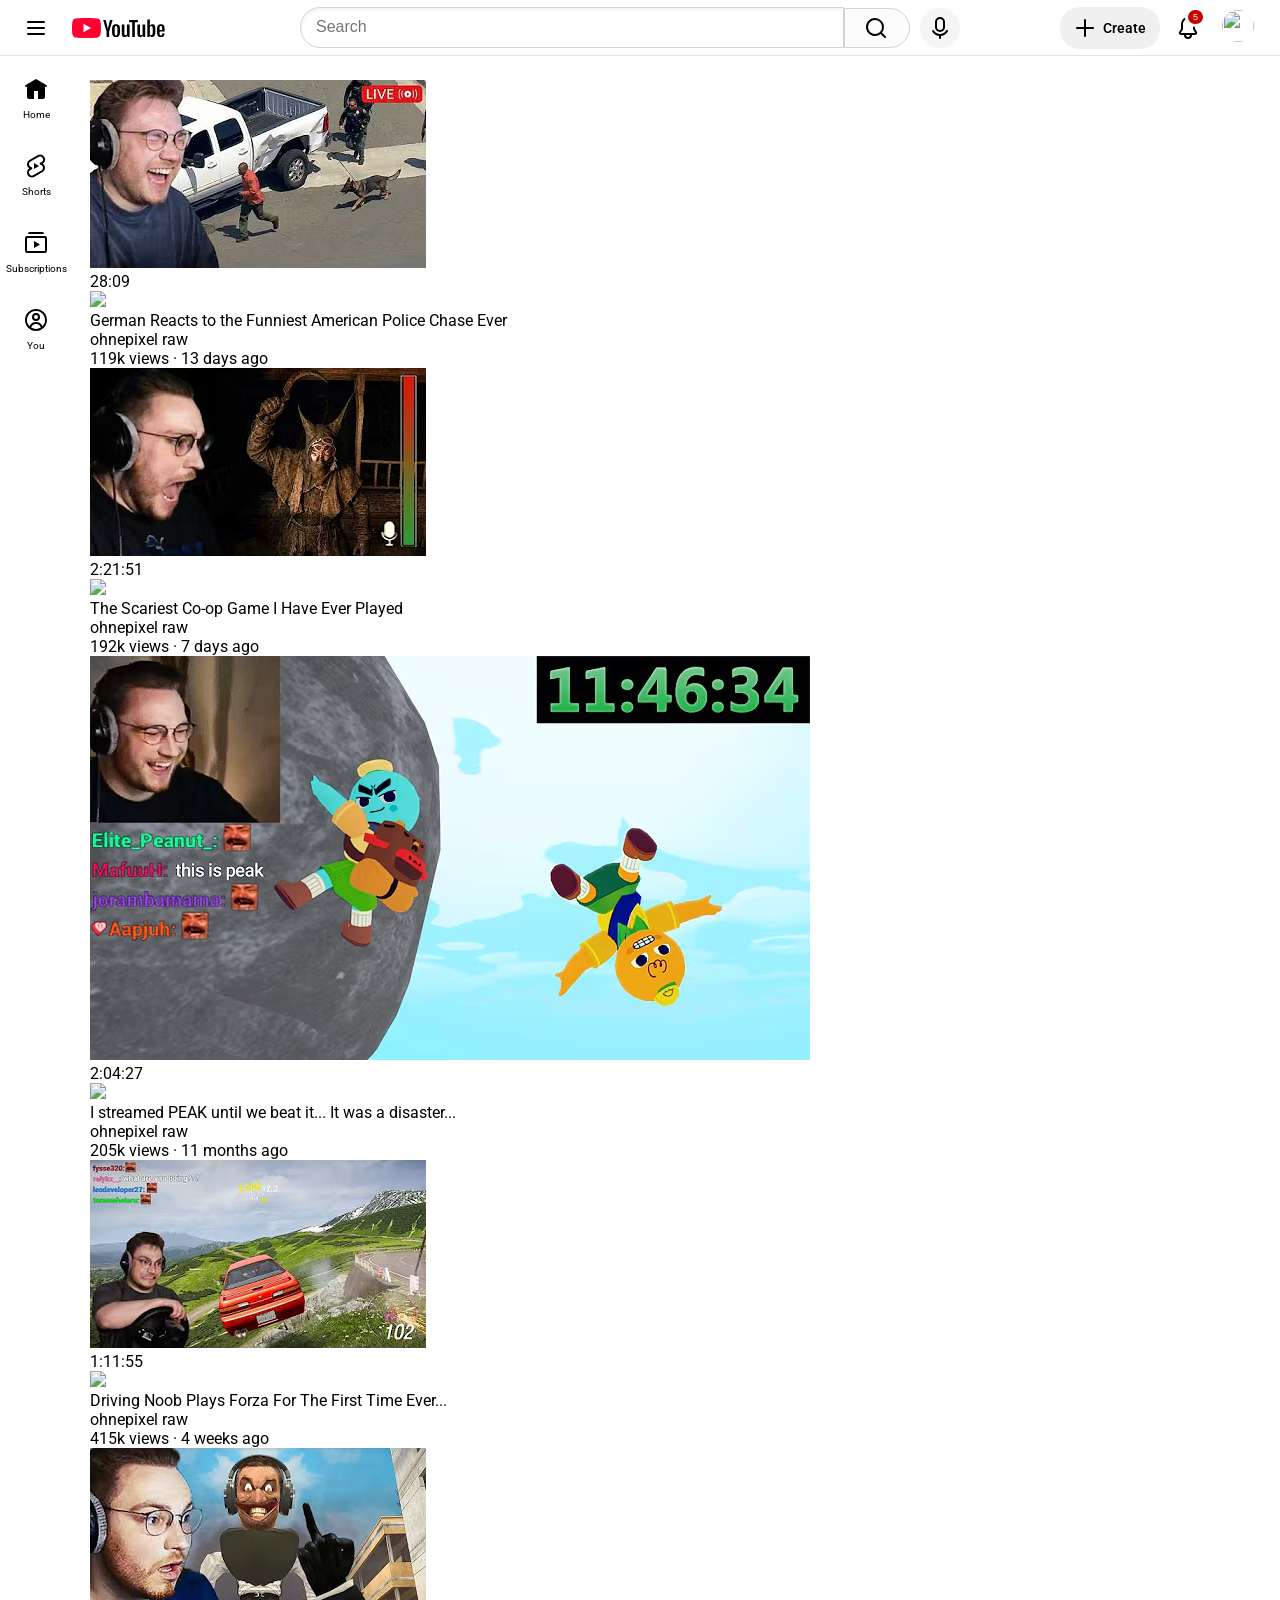
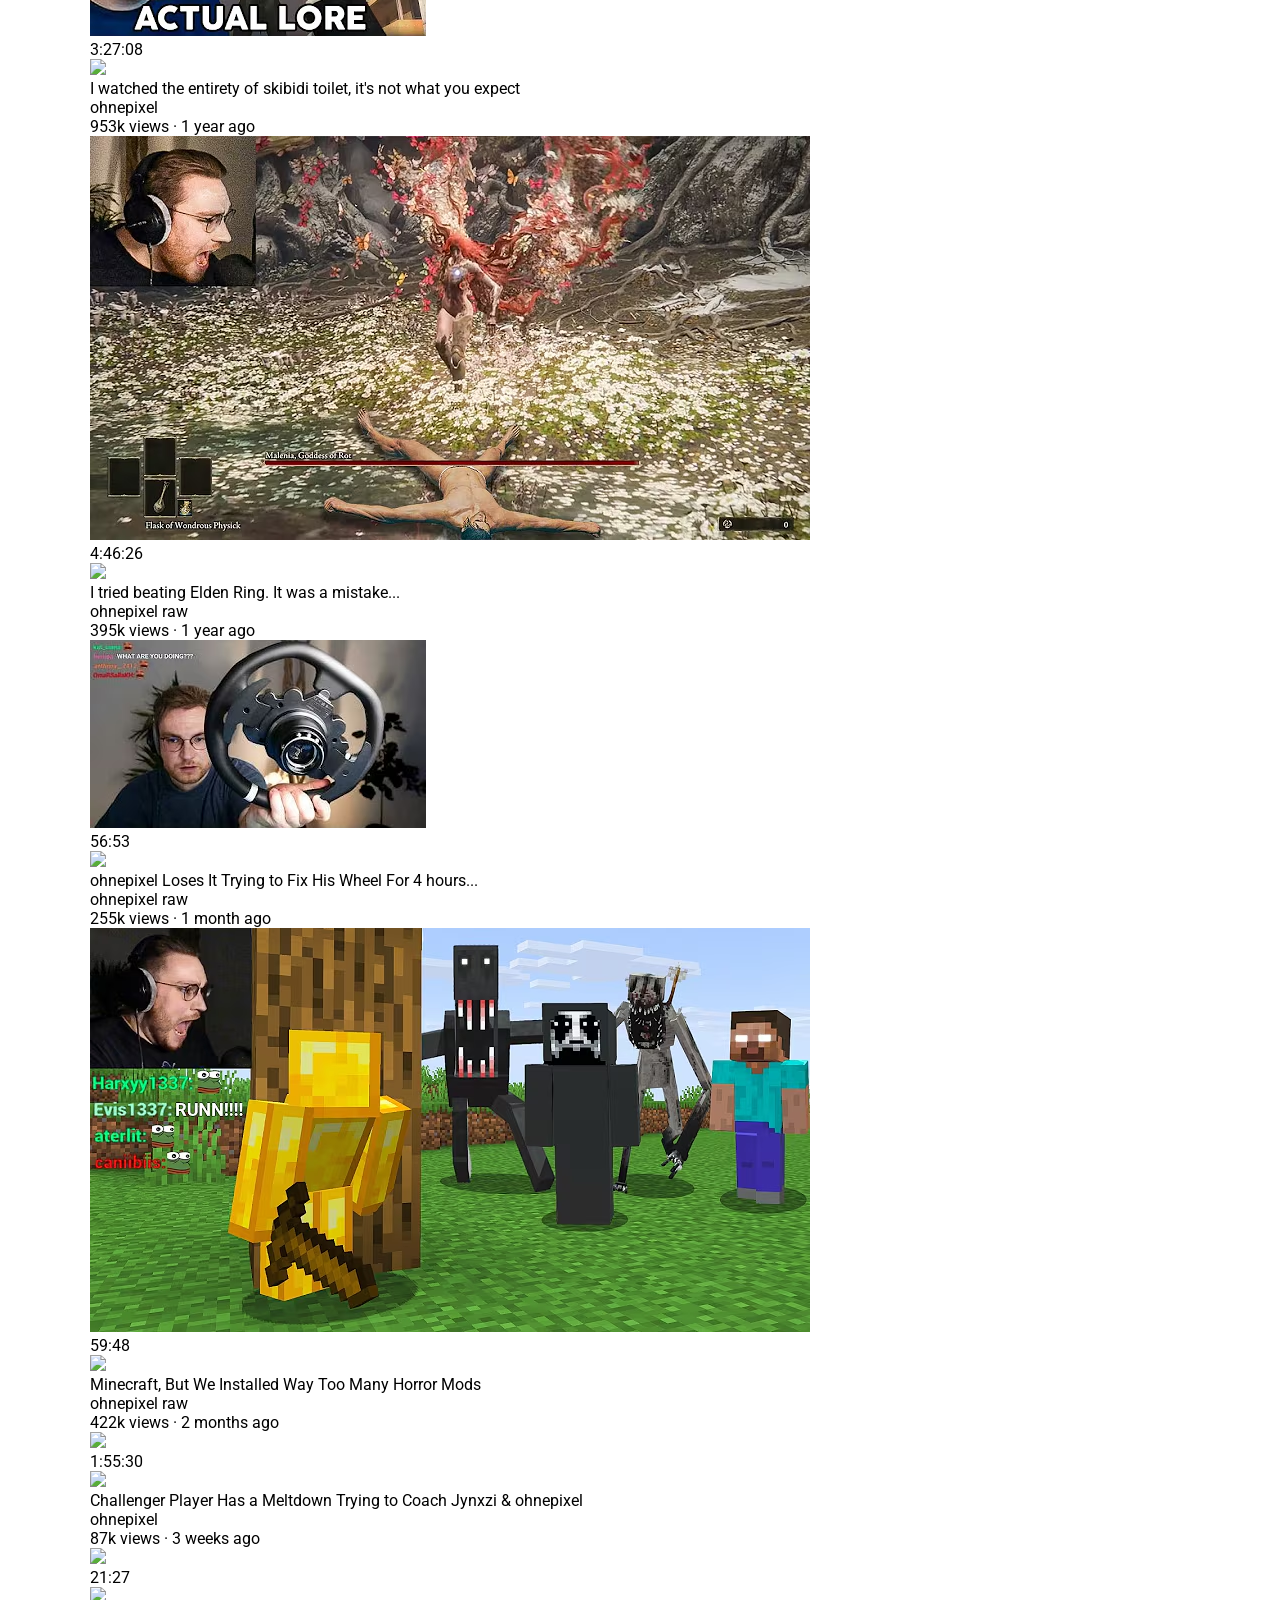
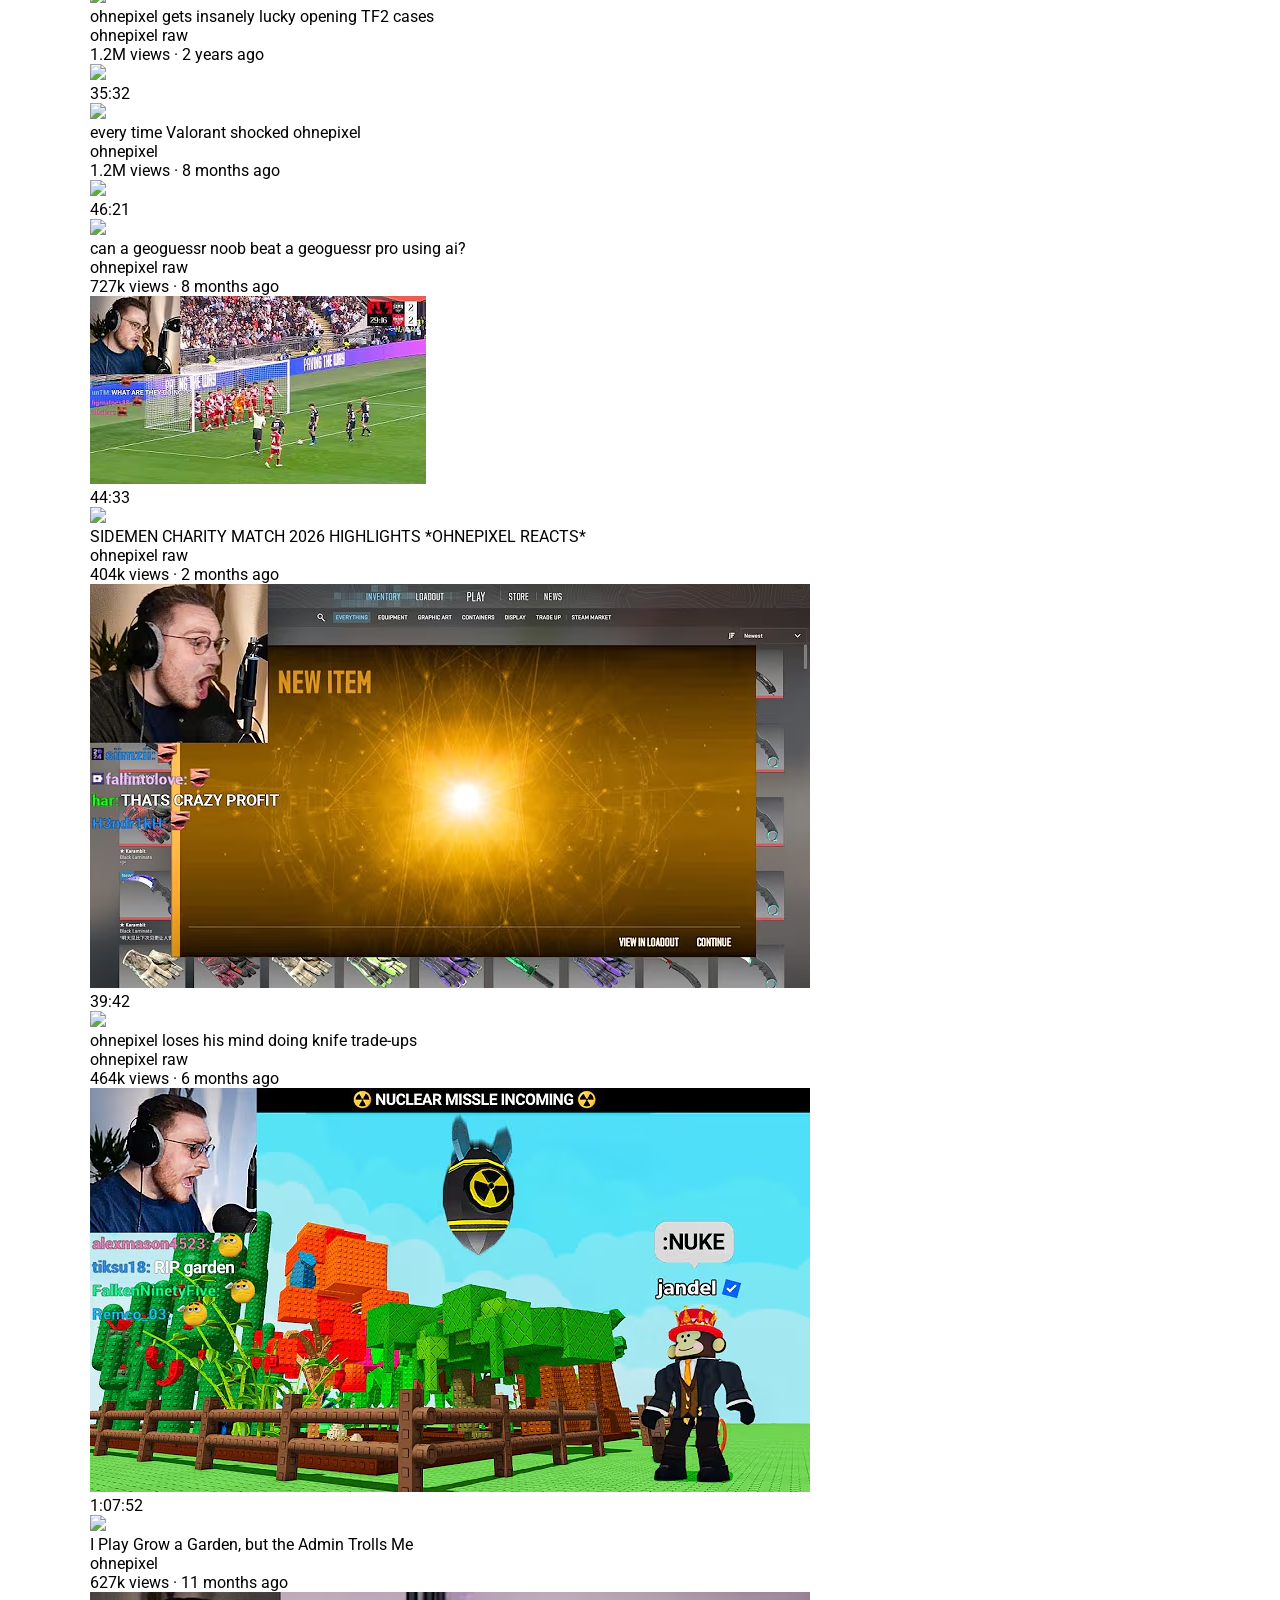
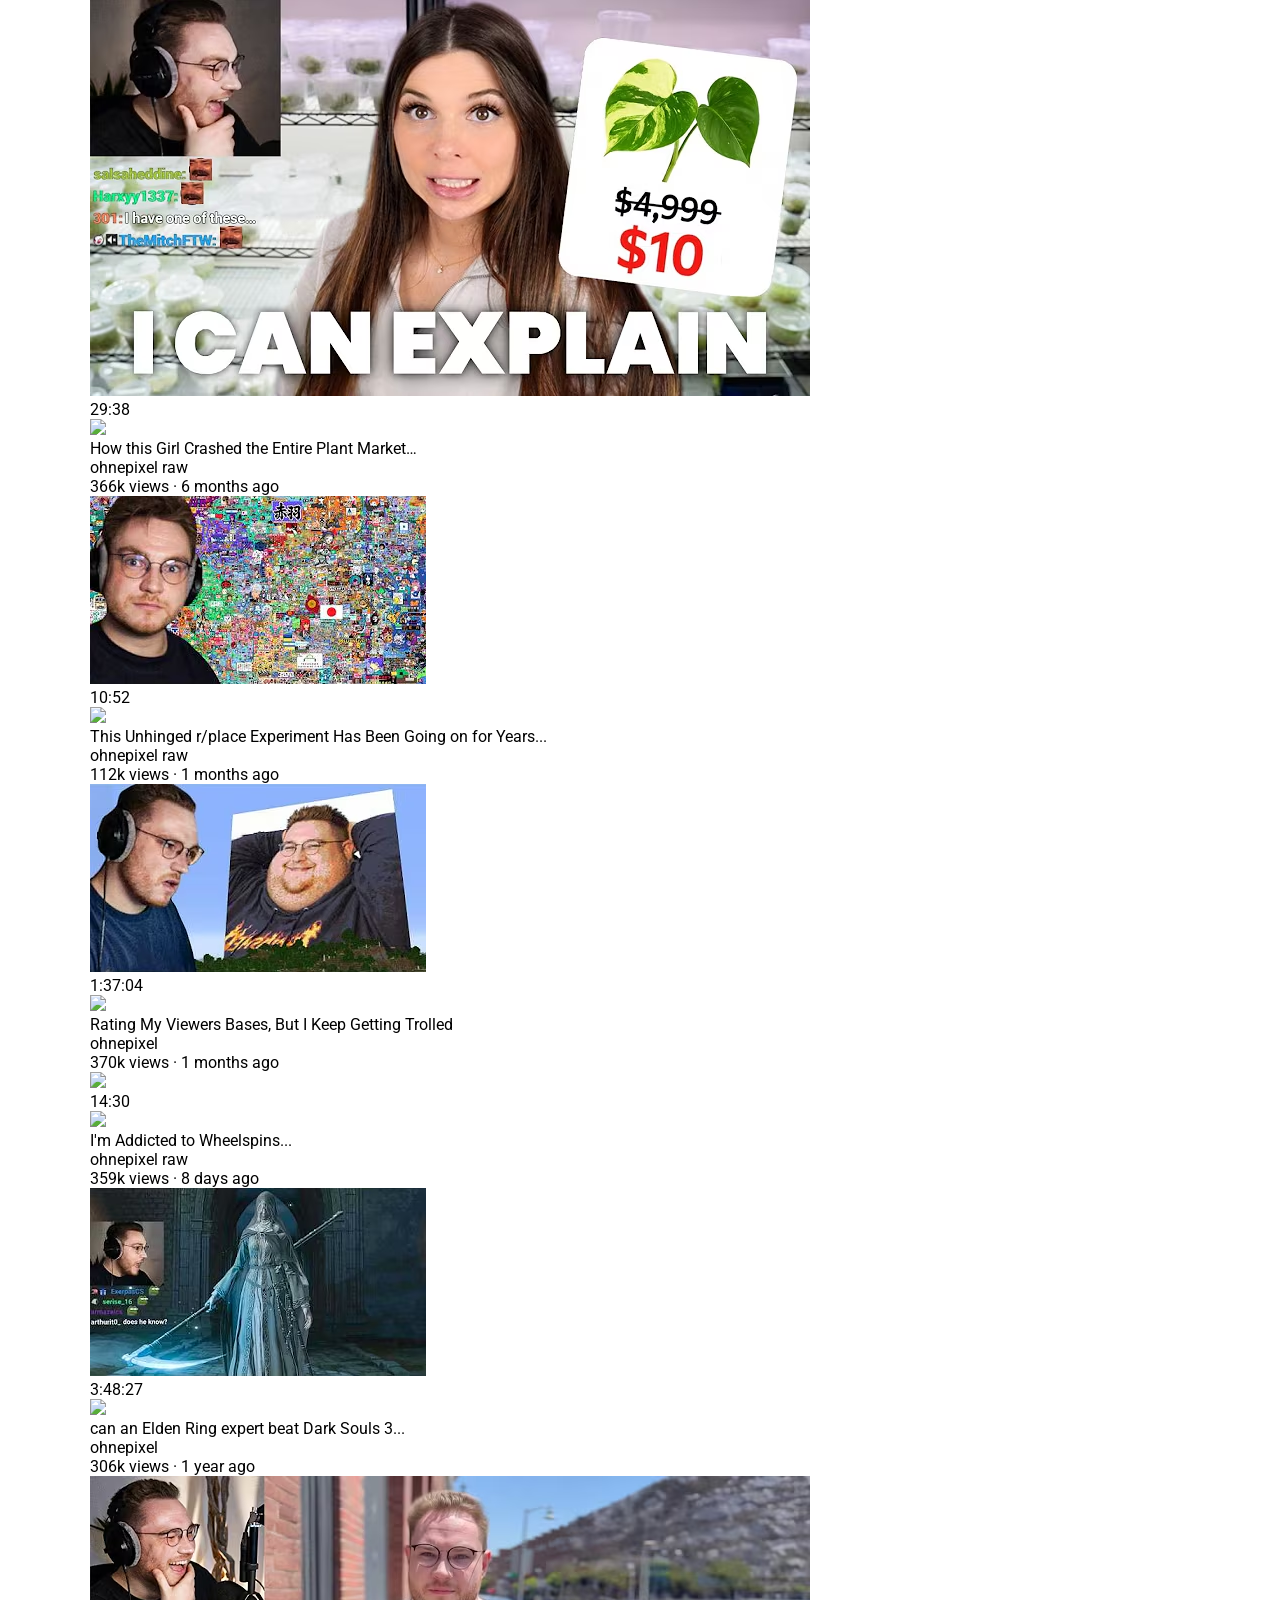
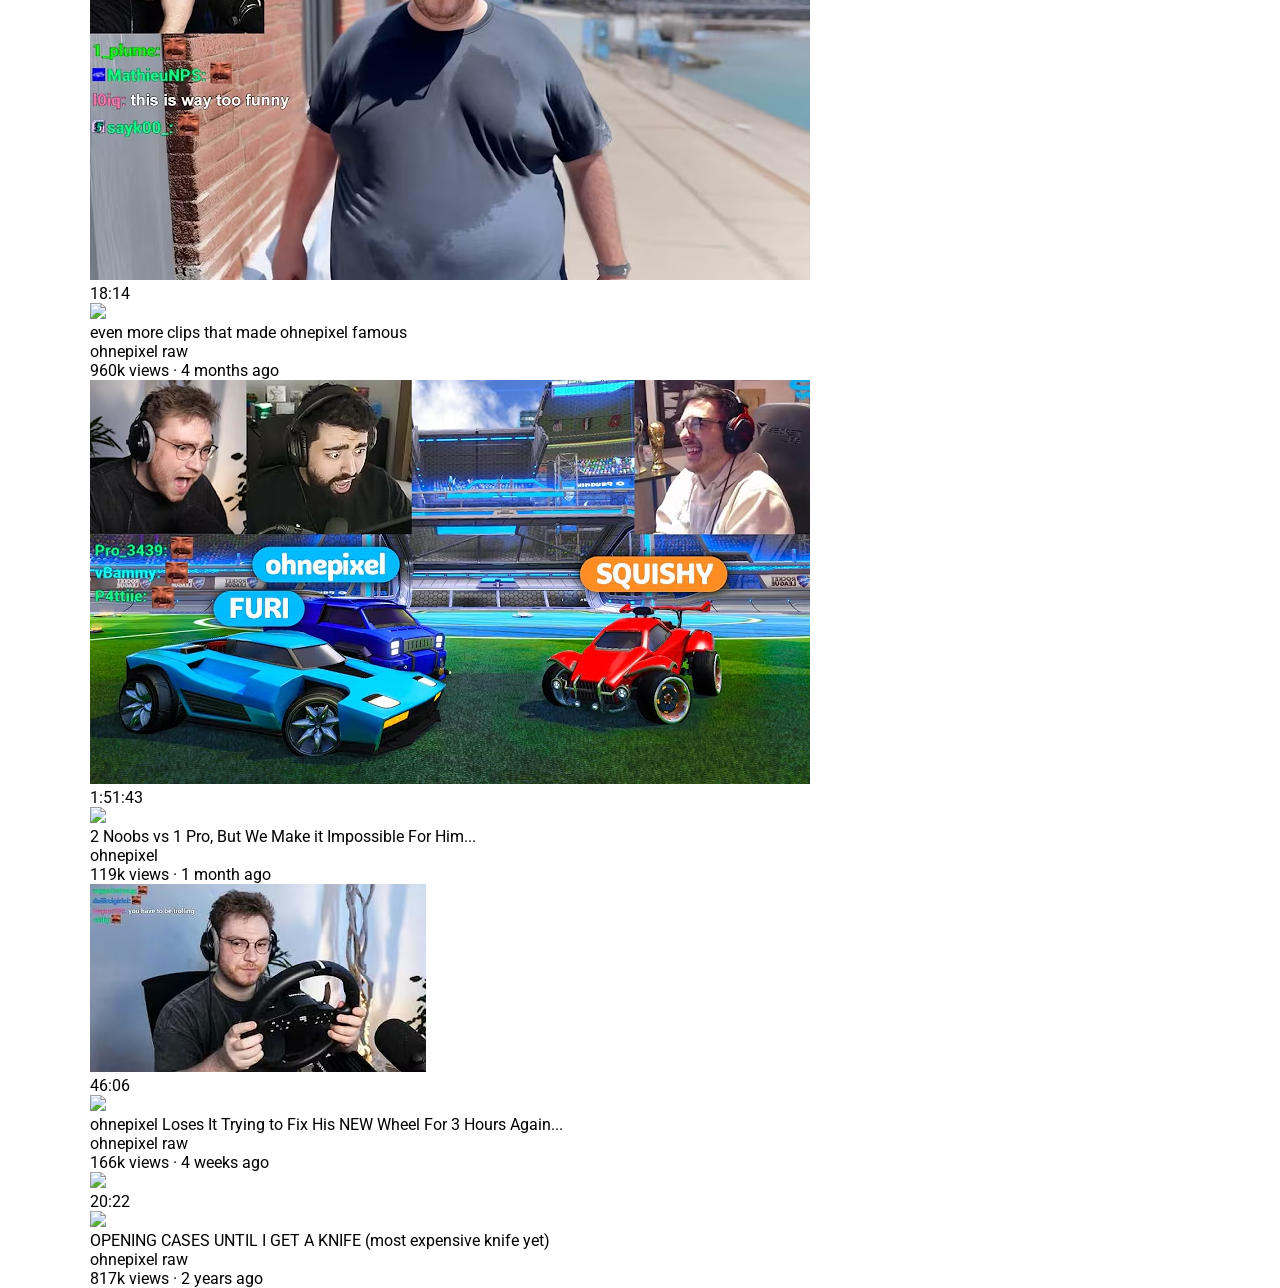
==== commit fcad9cbb: "added profile menu links" ====
--- a/index.html
+++ b/index.html
@@ -37,17 +37,56 @@
             <svg xmlns="http://www.w3.org/2000/svg"
             id="yt-ringo2-svg_yt9" width="93" height="20" viewBox="0 0 93 20" focusable="false" aria-hidden="true">
               <g>
-                <path d="M14.4848 20C14.4848 20 23.5695 20 25.8229 19.4C27.0917 19.06 28.0459 18.08 28.3808 16.87C29 14.65 29 9.98 29 9.98C29 9.98 29 5.34 28.3808 3.14C28.0459 1.9 27.0917 0.94 25.8229 0.61C23.5695 0 14.4848 0 14.4848 0C14.4848 0 5.42037 0 3.17711 0.61C1.9286 0.94 0.954148 1.9 0.59888 3.14C0 5.34 0 9.98 0 9.98C0 9.98 0 14.65 0.59888 16.87C0.954148 18.08 1.9286 19.06 3.17711 19.4C5.42037 20 14.4848 20 14.4848 20Z" fill="#FF0033"></path>
+                <path d="M14.4848 20C14.4848 20 23.5695 20 25.8229 19.4C27.0917 19.06 28.0459 18.08 28.3808 16.87C29
+                  14.65 29 9.98 29 9.98C29 9.98 29 5.34 28.3808 3.14C28.0459 1.9 27.0917 0.94 25.8229 0.61C23.5695 0
+                  14.4848 0 14.4848 0C14.4848 0 5.42037 0 3.17711 0.61C1.9286 0.94 0.954148 1.9 0.59888 3.14C0 5.34 0
+                  9.98 0 9.98C0 9.98 0 14.65 0.59888 16.87C0.954148 18.08 1.9286 19.06 3.17711 19.4C5.42037 20 14.4848
+                  20 14.4848 20Z" fill="#FF0033">
+                </path>
                 <path d="M19 10L11.5 5.75V14.25L19 10Z" fill="white"></path>
               </g>
               <g id="youtube-paths_yt9">
-                <path d="M37.1384 18.8999V13.4399L40.6084 2.09994H38.0184L36.6984 7.24994C36.3984 8.42994 36.1284 9.65994 35.9284 10.7999H35.7684C35.6584 9.79994 35.3384 8.48994 35.0184 7.22994L33.7384 2.09994H31.1484L34.5684 13.4399V18.8999H37.1384Z"></path>
-                <path d="M44.1003 6.29994C41.0703 6.29994 40.0303 8.04994 40.0303 11.8199V13.6099C40.0303 16.9899 40.6803 19.1099 44.0403 19.1099C47.3503 19.1099 48.0603 17.0899 48.0603 13.6099V11.8199C48.0603 8.44994 47.3803 6.29994 44.1003 6.29994ZM45.3903 14.7199C45.3903 16.3599 45.1003 17.3899 44.0503 17.3899C43.0203 17.3899 42.7303 16.3499 42.7303 14.7199V10.6799C42.7303 9.27994 42.9303 8.02994 44.0503 8.02994C45.2303 8.02994 45.3903 9.34994 45.3903 10.6799V14.7199Z"></path>
-                <path d="M52.2713 19.0899C53.7313 19.0899 54.6413 18.4799 55.3913 17.3799H55.5013L55.6113 18.8999H57.6012V6.53994H54.9613V16.4699C54.6812 16.9599 54.0312 17.3199 53.4212 17.3199C52.6512 17.3199 52.4113 16.7099 52.4113 15.6899V6.53994H49.7812V15.8099C49.7812 17.8199 50.3613 19.0899 52.2713 19.0899Z"></path>
+                <path d="M37.1384 18.8999V13.4399L40.6084 2.09994H38.0184L36.6984 7.24994C36.3984 8.42994
+                  36.1284 9.65994 35.9284 10.7999H35.7684C35.6584 9.79994 35.3384 8.48994 35.0184 7.22994L33.7384
+                  2.09994H31.1484L34.5684 13.4399V18.8999H37.1384Z">
+                </path>
+
+                <path d="M44.1003 6.29994C41.0703 6.29994 40.0303 8.04994 40.0303 11.8199V13.6099C40.0303 16.9899
+                  40.6803 19.1099 44.0403 19.1099C47.3503 19.1099 48.0603 17.0899 48.0603 13.6099V11.8199C48.0603
+                  8.44994 47.3803 6.29994 44.1003 6.29994ZM45.3903 14.7199C45.3903 16.3599 45.1003 17.3899 44.0503
+                  17.3899C43.0203 17.3899 42.7303 16.3499 42.7303 14.7199V10.6799C42.7303 9.27994 42.9303 8.02994
+                  44.0503 8.02994C45.2303 8.02994 45.3903 9.34994 45.3903 10.6799V14.7199Z">
+                </path>
+
+                <path d="M52.2713 19.0899C53.7313 19.0899 54.6413 18.4799 55.3913 17.3799H55.5013L55.6113
+                  18.8999H57.6012V6.53994H54.9613V16.4699C54.6812 16.9599 54.0312 17.3199 53.4212 17.3199C52.6512
+                  17.3199 52.4113 16.7099 52.4113 15.6899V6.53994H49.7812V15.8099C49.7812 17.8199 50.3613 19.0899
+                  52.2713 19.0899Z">
+                </path>
+
                 <path d="M62.8261 18.8999V4.14994H65.8661V2.09994H57.1761V4.14994H60.2161V18.8999H62.8261Z"></path>
-                <path d="M67.8728 19.0899C69.3328 19.0899 70.2428 18.4799 70.9928 17.3799H71.1028L71.2128 18.8999H73.2028V6.53994H70.5628V16.4699C70.2828 16.9599 69.6328 17.3199 69.0228 17.3199C68.2528 17.3199 68.0128 16.7099 68.0128 15.6899V6.53994H65.3828V15.8099C65.3828 17.8199 65.9628 19.0899 67.8728 19.0899Z"></path>
-                <path d="M80.6744 6.26994C79.3944 6.26994 78.4744 6.82994 77.8644 7.73994H77.7344C77.8144 6.53994 77.8744 5.51994 77.8744 4.70994V1.43994H75.3244L75.3144 12.1799L75.3244 18.8999H77.5444L77.7344 17.6999H77.8044C78.3944 18.5099 79.3044 19.0199 80.5144 19.0199C82.5244 19.0199 83.3844 17.2899 83.3844 13.6099V11.6999C83.3844 8.25994 82.9944 6.26994 80.6744 6.26994ZM80.7644 13.6099C80.7644 15.9099 80.4244 17.2799 79.3544 17.2799C78.8544 17.2799 78.1644 17.0399 77.8544 16.5899V9.23994C78.1244 8.53994 78.7244 8.02994 79.3944 8.02994C80.4744 8.02994 80.7644 9.33994 80.7644 11.7299V13.6099Z"></path>
-                <path d="M92.6517 11.4999C92.6517 8.51994 92.3517 6.30994 88.9217 6.30994C85.6917 6.30994 84.9717 8.45994 84.9717 11.6199V13.7899C84.9717 16.8699 85.6317 19.1099 88.8417 19.1099C91.3817 19.1099 92.6917 17.8399 92.5417 15.3799L90.2917 15.2599C90.2617 16.7799 89.9117 17.3999 88.9017 17.3999C87.6317 17.3999 87.5717 16.1899 87.5717 14.3899V13.5499H92.6517V11.4999ZM88.8617 7.96994C90.0817 7.96994 90.1717 9.11994 90.1717 11.0699V12.0799H87.5717V11.0699C87.5717 9.13994 87.6517 7.96994 88.8617 7.96994Z"></path>
+
+                <path d="M67.8728 19.0899C69.3328 19.0899 70.2428 18.4799 70.9928 17.3799H71.1028L71.2128
+                  18.8999H73.2028V6.53994H70.5628V16.4699C70.2828 16.9599 69.6328 17.3199 69.0228 17.3199C68.2528
+                  17.3199 68.0128 16.7099 68.0128 15.6899V6.53994H65.3828V15.8099C65.3828 17.8199 65.9628 19.0899
+                  67.8728 19.0899Z">
+                </path>
+
+                <path d="M80.6744 6.26994C79.3944 6.26994 78.4744 6.82994 77.8644 7.73994H77.7344C77.8144 6.53994
+                  77.8744 5.51994 77.8744 4.70994V1.43994H75.3244L75.3144 12.1799L75.3244 18.8999H77.5444L77.7344
+                  17.6999H77.8044C78.3944 18.5099 79.3044 19.0199 80.5144 19.0199C82.5244 19.0199 83.3844 17.2899
+                  83.3844 13.6099V11.6999C83.3844 8.25994 82.9944 6.26994 80.6744 6.26994ZM80.7644 13.6099C80.7644
+                  15.9099 80.4244 17.2799 79.3544 17.2799C78.8544 17.2799 78.1644 17.0399 77.8544 16.5899V9.23994C78.1244
+                  8.53994 78.7244 8.02994 79.3944 8.02994C80.4744 8.02994 80.7644 9.33994 80.7644 11.7299V13.6099Z">
+                </path>
+
+                <path d="M92.6517 11.4999C92.6517 8.51994 92.3517 6.30994 88.9217 6.30994C85.6917 6.30994 84.9717
+                  8.45994 84.9717 11.6199V13.7899C84.9717 16.8699 85.6317 19.1099 88.8417 19.1099C91.3817 19.1099 92.6917
+                  17.8399 92.5417 15.3799L90.2917 15.2599C90.2617 16.7799 89.9117 17.3999 88.9017 17.3999C87.6317
+                  17.3999 87.5717 16.1899 87.5717 14.3899V13.5499H92.6517V11.4999ZM88.8617 7.96994C90.0817 7.96994
+                  90.1717 9.11994 90.1717 11.0699V12.0799H87.5717V11.0699C87.5717 9.13994 87.6517 7.96994 88.8617
+                  7.96994Z">
+                </path>
               </g>
             </svg>
           </div>
@@ -57,14 +96,28 @@
       <div class="middle-section">
         <input class="search-bar" type="text" placeholder="Search">
         <button class="search-button">
-          <img class="search-icon" src="header-icons/search.svg">
+          <svg xmlns="http://www.w3.org/2000/svg"
+          height="24" viewBox="0 0 24 24" width="24" focusable="false" aria-hidden="true">
+            <path d="M11 2a9 9 0 105.641 16.01.966.966 0 00.152.197l3.5 3.5a1 1 0 101.414-1.414l-3.5-3.5a1
+              1 0 00-.197-.153A8.96 8.96 0 0020 11a9 9 0 00-9-9Zm0 2a7 7 0 110 14 7 7 0 010-14Z">
+            </path>
+          </svg>
           <div class="tooltip">
             Search
           </div>
         </button>
 
         <button class="voice-search-button">
-          <img class="voice-search-icon" src="header-icons/voice-search-icon.svg">
+          <div class="voice-search-icon">
+            <svg xmlns="http://www.w3.org/2000/svg"
+            height="24" viewBox="0 0 24 24" width="24" focusable="false" aria-hidden="true">
+              <path d="M18.063 14.5a1 1 0 111.73 1A8.998 8.998 0 0113 19.942V22a1 1 0 11-2 0v-2.058A8.999 8.999
+                0 014.206 15.5l.866-.5.865-.5a7.002 7.002 0 0012.125 0ZM12 1a5 5 0 015 5v5a5 5 0 01-10 0V6a5 5 0
+                015-5ZM4.572 14.134a1 1 0 011.365.366l-1.731 1a1 1 0 01.366-1.366ZM12 3a3 3 0 00-3 3v5a3 3 0 106 0V6a3
+                3 0 00-3-3Z">
+              </path>
+            </svg>
+          </div>
 
           <div class="tooltip">
             Search with your voice
@@ -73,32 +126,551 @@
       </div>
 
       <div class="right-section">
-        <div class="upload-container">
-          <img class="upload-icon" src="header-icons/upload.svg">
-
-          <div class="tooltip">
-            Create
-          </div>
+        <div class="create-container">
+          <button popovertarget="create-pop-up" class="create-button">
+            <div class="icon-area">
+              <svg xmlns="http://www.w3.org/2000/svg"
+              height="24" viewBox="0 0 24 24" width="24" focusable="false" aria-hidden="true">
+                <path d="M12 3a1 1 0 00-1 1v7H4a1 1 0 000 2h7v7a1 1 0 002 0v-7h7a1 1 0 000-2h-7V4a1 1 0 00-1-1Z"></path>
+              </svg>
+            </div>
+
+            <div class="upload-text">
+              Create
+            </div>
+
+            <div class="tooltip">
+              Create
+            </div>
+          </button>
         </div>
 
-        <div class="youtube-apps-container">
-          <img class="youtube-apps-icon" src="header-icons/youtube-apps.svg">
-
-          <div class="tooltip">
-            Youtube Apps
-          </div>
+        <div popover id="create-pop-up" class="create-menu">
+          <a href="">
+            <div class="pop-up-link">
+              <div class="pop-up-icon-area">
+                <svg xmlns="http://www.w3.org/2000/svg"
+                height="24" viewBox="0 0 24 24" width="24" focusable="false" aria-hidden="true">
+                  <path d="M21 3H3a2 2 0 00-2 2v14a2 2 0 002 2h18a2 2 0 002-2V5a2 2 0 00-2-2ZM3
+                    19V5h18v14H3Zm13-7L9.5 8v8l6.5-4Z">
+                  </path>
+                </svg>
+              </div>
+
+              <div class="pop-up-desc">
+                Upload Video
+              </div>
+            </div>
+          </a>
+
+          <a href="">
+            <div class="pop-up-link">
+              <div class="pop-up-icon-area">
+                <svg xmlns="http://www.w3.org/2000/svg"
+                height="24" viewBox="0 0 24 24" width="24" focusable="false" aria-hidden="true">
+                  <path clip-rule="evenodd" d="M18.364 4.224a1 1 0 011.414 0 11 11 0 010 15.557 1 1 0
+                    01-1.414-1.414 9 9 0 000-12.729 1 1 0 010-1.414ZM4.222 4.222a1 1 0 011.414 1.415 9 9
+                    0 000 12.728 1 1 0 11-1.414 1.414 11.002 11.002 0 010-15.557Zm3.181 3.181a1.002 1.002 0
+                    011.415 1.415 4.503 4.503 0 00-.975 4.904c.226.545.558 1.042.975 1.46a1.001 1.001 0 01-1.415
+                    1.414 6.502 6.502 0 010-9.193Zm7.779 0c.39-.39 1.024-.39 1.415 0a6.5 6.5 0 010 9.193
+                    1.001 1.001 0 01-1.415-1.415 4.5 4.5 0 000-6.363 1.001 1.001 0 010-1.415ZM12 10a2 2 0 110
+                    4 2 2 0 010-4Z" fill-rule="evenodd">
+                  </path>
+                </svg>
+              </div>
+
+              <div class="pop-up-desc">
+                Go live
+              </div>
+            </div>
+          </a>
+
+          <a href="">
+            <div class="pop-up-link">
+              <div class="pop-up-icon-area">
+                <svg xmlns="http://www.w3.org/2000/svg"
+                height="24" viewBox="0 0 24 24" width="24" focusable="false" aria-hidden="true">
+                  <path d="m17.232 2.354-9.546 9.547a3 3 0 00-.789 1.394l-.866 3.462-.404 1.617
+                    1.616-.404 3.463-.865a3 3 0 001.394-.79l9.546-9.547a2.5 2.5 0 000-3.536l-.878-.878a2.5
+                    2.5 0 00-3.536 0ZM14.758 2H4a2 2 0 00-2 2v16a2 2 0 002 2h16a2 2 0 002-2V9.242l-2
+                    2V20H4V4h8.758l2-2Zm4.597 1.768.877.878a.5.5 0 010 .708l-.732.732L17.915 4.5l.733-.732a.5.5
+                    0 01.707 0ZM9.1 13.315l7.4-7.4L18.086 7.5l-7.4 7.401c-.129.128-.29.22-.465.264l-1.846.46.462-1.846a1
+                    1 0 01.263-.464Z">
+                  </path>
+                </svg>
+              </div>
+
+              <div class="pop-up-desc">
+                Create post
+              </div>
+            </div>
+          </a>
         </div>
+        
         <div class="notifications-container">
-          <img class="notifications-icon" src="header-icons/notifications.svg">
-          <div class="notification-count">
-            5
-          </div>
-
-          <div class="tooltip">
-            Notifications
+          <button popovertarget="notifications-pop-up" class="notifications-button">
+            <div class="notifications-icon">
+              <svg xmlns="http://www.w3.org/2000/svg"
+              height="24" viewBox="0 0 24 24" width="24" focusable="false" aria-hidden="true">
+                <path d="M16 19a4 4 0 11-8 0H4.765C3.21 19 2.25 17.304 3.05 15.97l1.806-3.01A1 1 0 005
+                  12.446V8a7 7 0 0114 0v4.446c0 .181.05.36.142.515l1.807 3.01c.8 1.333-.161 3.029-1.716
+                  3.029H16ZM12 3a5 5 0 00-5 5v4.446a3 3 0 01-.428 1.543L4.765 17h14.468l-1.805-3.01A3 3 0 0117
+                  12.445V8a5 5 0 00-5-5Zm-2 16a2 2 0 104 0h-4Z">
+                </path>
+              </svg>
+  
+              <div class="notification-count">
+                5
+              </div>
+            </div>
+           
+            <div class="tooltip">
+              Notifications
+            </div>
+          </button>
+          
+          <div popover id="notifications-pop-up" class="notifications-pop-up">
+            <div class="notifications-header">
+              Notifications
+              <a href="https://www.youtube.com/account_notifications">
+                <div class="settings-icon-container">
+                  <div class="settings-icon">
+                    <svg xmlns="http://www.w3.org/2000/svg"
+                    height="24" viewBox="0 0 24 24" width="24" focusable="false" aria-hidden="true">
+                      <path d="M12.844 1h-1.687a2 2 0 00-1.962 1.616 3 3 0 01-3.92 2.263 2 2 0 00-2.38.891l-.842
+                        1.46a2 2 0 00.417 2.507 3 3 0 010 4.525 2 2 0 00-.417 2.507l.843 1.46a2 2 0 002.38.892 3.001
+                        3.001 0 013.918 2.263A2 2 0 0011.157 23h1.686a2 2 0 001.963-1.615 3.002 3.002 0 013.92-2.263
+                        2 2 0 002.38-.892l.842-1.46a2 2 0 00-.418-2.507 3 3 0 010-4.526 2 2 0 00.418-2.508l-.843-1.46a2
+                        2 0 00-2.38-.891 3 3 0 01-3.919-2.263A2 2 0 0012.844 1Zm-1.767 2.347a6 6 0 00.08-.347h1.687a4.98
+                        4.98 0 002.407 3.37 4.98 4.98 0 004.122.4l.843 1.46A4.98 4.98 0 0018.5 12a4.98 4.98 0 001.716
+                        3.77l-.843 1.46a4.98 4.98 0 00-4.123.4A4.979 4.979 0 0012.843 21h-1.686a4.98 4.98 0 00-2.408-3.371
+                        4.999 4.999 0 00-4.12-.399l-.844-1.46A4.979 4.979 0 005.5 12a4.98 4.98 0 00-1.715-3.77l.842-1.459a4.98
+                        4.98 0 004.123-.399 4.981 4.981 0 002.327-3.025ZM16 12a4 4 0 11-7.999 0 4 4 0 018 0Zm-4 2a2 2 0 100-4
+                        2 2 0 000 4Z">
+                      </path>
+                    </svg>
+                  </div>
+                </div>
+              </a>
+            </div>
+
+            <div class="notifications-main-body" style="color: grey;">
+              <div class="big-notification-container">
+                <svg xmlns="http://www.w3.org/2000/svg"
+                height="24" viewBox="0 0 24 24" width="24" focusable="false" aria-hidden="true"
+                style="pointer-events: none; display: inherit; width: 100%; height: 100%;">
+                  <path d="M16 19a4 4 0 11-8 0H4.765C3.21 19 2.25 17.304 3.05 15.97l1.806-3.01A1 1 0 005
+                    12.446V8a7 7 0 0114 0v4.446c0 .181.05.36.142.515l1.807 3.01c.8 1.333-.161 3.029-1.716
+                    3.029H16ZM12 3a5 5 0 00-5 5v4.446a3 3 0 01-.428 1.543L4.765 17h14.468l-1.805-3.01A3 3 0
+                    0117 12.445V8a5 5 0 00-5-5Zm-2 16a2 2 0 104 0h-4Z">
+                  </path>
+                </svg>
+              </div>
+
+              <p style="padding-bottom: 12px; font-weight: 500; color: rgb(114, 114, 114);">
+                Your notifications live here
+              </p>
+              
+              <p style="width: 270px; font-size: 14px;">
+                Subscribe to your favorite channels to get notified about their latest videos.
+              </p>
+            </div>
           </div>
         </div>
-        <img class="current-user-pic" src="pfps/my-profile.jpg">
+        
+        <div class="profile-container">
+          <button popovertarget="profile-menu" class="profile-button">
+            <img class="current-user-pic" src="pfps/my-profile.jpg">
+          </button>
+
+          <div popover id="profile-menu" class="profile-menu">
+            <div class="profile-menu-section">
+              <div class="profile-menu-header">
+                <div class="pfp-area">
+                  <img class="profile-pic" src="pfps/my-profile.jpg">
+                </div>
+
+                <div class="profile-info">
+                  <p>
+                    AshenFall
+                  </p>
+
+                  <p>
+                    @ashenfal1
+                  </p>
+
+                  <p style="color: rgb(6, 95, 212); font-size: 14px">
+                    View your channel
+                  </p>
+                </div>
+              </div>
+            </div>
+
+            <div class="profile-menu-section">
+              <a href="https://myaccount.google.com/u/0/?utm_source=YouTubeWeb&tab=rk&utm_medium=act&gar=WzgwLCIyMzMzODciXQ&tab=rk&hl=en">
+                <div class="pop-up-link">
+                  <div class="pop-up-icon-area">
+                    <div class="pop-up-icon">
+                      <svg xmlns="http://www.w3.org/2000/svg"
+                      viewBox="0 0 24 24" focusable="false" aria-hidden="true">
+                        <path d="M12 13.9v-3.72h9.36c.14.63.25 1.22.25 2.05 0 5.71-3.83 9.77-9.6 9.77C6.48 22 2
+                          17.52 2 12S6.48 2 12 2c2.7 0 4.96.99 6.69 2.61l-2.84 2.76c-.72-.68-1.97-1.49-3.85-1.49-3.31
+                          0-6.01 2.75-6.01 6.12s2.7 6.12 6.01 6.12c3.83 0 5.24-2.65 5.5-4.22H12z">
+                        </path>
+                      </svg>
+                    </div>
+                  </div>
+  
+                  <div class="pop-up-desc">
+                    Google Account
+                  </div>
+                </div>
+              </a>
+              
+              <div class="pop-up-link">
+                <div class="pop-up-icon-area">
+                  <div class="pop-up-icon">
+                    <svg xmlns="http://www.w3.org/2000/svg"
+                    height="24" viewBox="0 0 24 24" width="24" focusable="false" aria-hidden="true">
+                      <path d="M20 2H8a2 2 0 00-2 2v12a2 2 0 002 2h12a2 2 0 002-2V4a2 2 0 00-2-2ZM8
+                        16V4h12v12h-.365a.999.999 0 00-.059-.216 6 6 0 00-11.155.008 1 1 0 00-.058.208H8Zm6-11a3
+                        3 0 100 6 3 3 0 000-6ZM4 20h15a2 2 0 01-2 2H4a2 2 0 01-2-2V7a2 2 0 012-2v15ZM14 7a1 1 0
+                        110 2 1 1 0 010-2Zm-.003 7a4 4 0 013.467 2h-6.927a4 4 0 013.46-2Z">
+                      </path>
+                    </svg>
+                  </div>
+                </div>
+
+                <div class="pop-up-desc">
+                  Switch Account
+                </div>
+
+                <div class="arrow-symbol">
+                  <svg xmlns="http://www.w3.org/2000/svg" 
+                  height="30" viewBox="0 0 24 24" width="24" focusable="false" aria-hidden="true">
+                    <path d="M8.793 5.293a1 1 0 000 1.414L14.086 12l-5.293 5.293a1 1 0 101.414 1.414L16.914
+                      12l-6.707-6.707a1 1 0 00-1.414 0Z">
+                    </path>
+                  </svg>
+                </div>
+              </div>
+
+              <div class="pop-up-link">
+                <div class="pop-up-icon-area">
+                  <div class="pop-up-icon">
+                    <svg xmlns="http://www.w3.org/2000/svg"
+                    height="24" viewBox="0 0 24 24" width="24" focusable="false" aria-hidden="true">
+                      <path d="M19 2a2 2 0 012 2v16a2 2 0 01-2 2H9a1 1 0 010-2h10V4H9a1 1 0 010-2h10ZM9.293
+                        7.293a1 1 0 000 1.414L11.586 11H4a1 1 0 000 2h7.586l-2.293 2.293a1 1 0 101.414 1.414L15.414
+                        12l-4.707-4.707a1 1 0 00-1.414 0Z">
+                      </path>
+                    </svg>
+                  </div>
+                </div>
+
+                <div class="pop-up-desc">
+                  Sign Out
+                </div>
+              </div>
+            </div>
+
+            <div class="profile-menu-section">
+              <a href="">
+                <div class="pop-up-link">
+                  <div class="pop-up-icon-area">
+                    <div class="pop-up-icon">
+                      <svg xmlns="http://www.w3.org/2000/svg"
+                      height="24" viewBox="0 0 24 24" width="24" focusable="false" aria-hidden="true">
+                        <path d="m13.75 1.456 6.505 3.756a3.5 3.5 0 011.75 3.03v7.511a3.5 3.5 0 01-1.75 3.031L13.75
+                          22.54a3.5 3.5 0 01-3.5 0l-6.505-3.756a3.5 3.5 0 01-1.75-3.03V8.241a3.5 3.5 0
+                          011.75-3.03l6.505-3.755a3.5 3.5 0 013.5 0Zm5.505 5.487L12.75 3.188a1.5 1.5 0 00-1.5 0L4.745
+                          6.943a1.5 1.5 0 00-.75 1.3v7.51a1.5 1.5 0 00.75 1.3l6.505 3.755a1.5 1.5 0 001.5 0l6.505-3.755a1.5
+                          1.5 0 00.75-1.3v-7.51a1.5 1.5 0 00-.75-1.3ZM12.5 5.365l4.996 2.885a1 1 0 01.5.866v5.768a1 1
+                          0 01-.5.866L12.5 18.635a1 1 0 01-1 0L6.504 15.75a1 1 0 01-.5-.866V9.116a1 1 0 01.5-.866L11.5
+                          5.365a1 1 0 011 0ZM12 6.81 7.504 9.404v5.192L12 17.19l4.496-2.595v-5.19L12
+                          6.81ZM15 12l-5-3v6l5-3Z">
+                        </path>
+                      </svg>
+                    </div>
+                  </div>
+  
+                  <div class="pop-up-desc">
+                    Youtube Studio
+                  </div>
+                </div>
+              </a>
+
+              <a href="https://www.youtube.com/paid_memberships?ybp=mAEK">
+                <div class="pop-up-link">
+                  <div class="pop-up-icon-area">
+                    <div class="pop-up-icon">
+                      <svg xmlns="http://www.w3.org/2000/svg"
+                      height="24" viewBox="0 0 24 24" width="24" focusable="false" aria-hidden="true">
+                        <path d="M12 1C5.925 1 1 5.925 1 12s4.925 11 11 11 11-4.925 11-11S18.075 1 12 1Zm0 2a9
+                          9 0 110 18.001A9 9 0 0112 3Zm0 2a1 1 0 00-1 1v1.104a3.5 3.5 0 00-1.435.656C8.886 8.3 8.5
+                          9.09 8.5 10c0 .525.13 1.005.402 1.417.251.368.591.667.989.869.638.3391.437.495
+                          2.058.615l.109.022c.728.143 1.242.259 1.588.456.107.053.2.133.268.232.039.063.086.174.086.389
+                          0 .2-.267 1-2 1-1.033 0-1.547-.303-1.788-.509a1.199 1.199 0 01-.274-.337 1 1 0 00-1.886.662L9
+                          14.5l-.948.317.001.002.008.024c.055.143.123.281.203.413.175.283.394.537.648.753.478.41 1.156.765
+                          2.088.915V18a1 1 0 002 0v-1.082c1.757-.299 3-1.394 3-2.918 0-.534-.125-1.022-.387-1.444a2.7 2.7
+                          0 00-.978-.915c-.671-.383-1.512-.548-2.153-.673l-.04-.008c-.74-.145-1.258-.251-1.614-.439a.699.699
+                          0 01-.258-.206c-.029-.045-.07-.13-.07-.315 0-.308.114-.518.31-.674C11.027 9.153 11.414 9 12
+                          9c.463.006.917.133 1.316.368.167.095.323.206.468.331l.005.004.01.01a1 1 0 001.408-1.42L14.5
+                          9l.706-.708-.011-.011-.017-.016-.054-.05A5 5 0 0013 7.115V6a1 1 0 00-1-1Z">
+                        </path>
+                      </svg>
+                    </div>
+                  </div>
+  
+                  <div class="pop-up-desc">
+                    Purchases and Memberships
+                  </div>
+                </div>
+              </a>
+            </div>
+
+            
+            <div class="profile-menu-section">
+              <a href="https://myaccount.google.com/u/0/yourdata/youtube?hl=en">
+                <div class="pop-up-link">
+                  <div class="pop-up-icon-area">
+                    <div class="pop-up-icon">
+                      <svg xmlns="http://www.w3.org/2000/svg"
+                      height="24" viewBox="0 0 24 24" width="24" focusable="false" aria-hidden="true">
+                        <path d="M21 4.3 12 1 3 4.3v10.555a6 6 0 003.364 5.39L12 23l5.636-2.755A6 6 0 0021
+                          14.855V4.3ZM5 5.697l7-2.567 7 2.567v9.157a3.999 3.999 0 01-1.36 3.003 7 7 0 00-11.282-.001A4
+                          4 0 015 14.854V5.697ZM12 6a4 4 0 100 8 4 4 0 000-8Zm0 2a2 2 0 110 4 2 2 0 010-4Zm0 9a5 5 0
+                          013.896 1.868L12 20.772 8.104 18.87A5.001 5.001 0 0112 17Z">
+                        </path>
+                      </svg>
+                    </div>
+                  </div>
+  
+                  <div class="pop-up-desc">
+                    Your Data in YouTube
+                  </div>
+                </div>
+              </a>
+        
+              <div class="pop-up-link">
+                <div class="pop-up-icon-area">
+                  <div class="pop-up-icon">
+                    <svg xmlns="http://www.w3.org/2000/svg"
+                    height="24" viewBox="0 0 24 24" width="24" focusable="false" aria-hidden="true">
+                      <path d="M21.861 14.006a8 8 0 01-10.87-10.87c.452-.816-.101-1.976-1-1.721C5.379 2.724 2
+                        6.965 2 11.998c0 6.075 4.925 11 11 11 5.032 0 9.275-3.38
+                        10.584-7.992.255-.9-.905-1.451-1.723-1Zm-1.137 2.616A9 9 0 118.376 4.275 10 10 0 008
+                        6.998c0 5.522 4.477 10 10 10 .943 0 1.857-.131 2.724-.376Z">
+                      </path>
+                    </svg>
+                  </div>
+                </div>
+
+                <div class="pop-up-desc">
+                  Appearance: Light
+                </div>
+
+                <div class="arrow-symbol">
+                  <svg xmlns="http://www.w3.org/2000/svg" 
+                  height="30" viewBox="0 0 24 24" width="24" focusable="false" aria-hidden="true">
+                    <path d="M8.793 5.293a1 1 0 000 1.414L14.086 12l-5.293 5.293a1 1 0 101.414 1.414L16.914
+                      12l-6.707-6.707a1 1 0 00-1.414 0Z">
+                    </path>
+                  </svg>
+                </div>
+              </div>
+
+              <div class="pop-up-link">
+                <div class="pop-up-icon-area">
+                  <div class="pop-up-icon">
+                    <svg xmlns="http://www.w3.org/2000/svg"
+                    height="24" viewBox="0 0 24 24" width="24" focusable="false" aria-hidden="true">
+                      <path d="M10 2.5a1 1 0 00-2 0V4H2a1 1 0 000 2h9.925c-.204 1.334-.833 2.627-1.975
+                        4.15-.287.382-.603.777-.95 1.184-.328-.385-.645-.78-.95-1.184C7.478 9.387 7.035 8.682 6.709
+                        8h-2.17c.415 1.125 1.06 2.216 1.911 3.35.361.48.763.977 1.206 1.49-1.196 1.285-2.645 2.735-4.363
+                        4.453a1 1 0 101.414 1.414l.057-.057C6.38 17.036 7.795 15.619 9 14.33c.748.8 1.577 1.65 2.485
+                        2.565l.846-1.99a105.74 105.74 0 01-1.987-2.066c.443-.512.845-1.008 1.206-1.489 1.342-1.79
+                        2.175-3.474 2.393-5.35H16a1 1 0 100-2h-6V2.5Zm6.33 8.109-4.25 10a1 1 0 101.84.782L14.937
+                        19h5.126l1.017 2.391a1 1 0 101.84-.782l-4.25-10a1 1 0 00-.92-.609h-.5a1 1 0 00-.92.609Zm1.17
+                        2.36L19.213 17h-3.426l1.713-4.031Z">
+                      </path>
+                    </svg>
+                  </div>
+                </div>
+
+                <div class="pop-up-desc">
+                  Display Language: English
+                </div>
+
+                <div class="arrow-symbol">
+                  <svg xmlns="http://www.w3.org/2000/svg" 
+                  height="30" viewBox="0 0 24 24" width="24" focusable="false" aria-hidden="true">
+                    <path d="M8.793 5.293a1 1 0 000 1.414L14.086 12l-5.293 5.293a1 1 0 101.414 1.414L16.914
+                      12l-6.707-6.707a1 1 0 00-1.414 0Z">
+                    </path>
+                  </svg>
+                </div>
+              </div>
+
+              <div class="pop-up-link">
+                <div class="pop-up-icon-area">
+                  <div class="pop-up-icon">
+                    <svg xmlns="http://www.w3.org/2000/svg"
+                    height="24" viewBox="0 0 24 24" width="24" focusable="false" aria-hidden="true">
+                      <path d="M21.861 14.006a8 8 0 01-10.87-10.87c.452-.816-.101-1.976-1-1.721C5.379 2.724 2
+                        6.965 2 11.998c0 6.075 4.925 11 11 11 5.032 0 9.275-3.38
+                        10.584-7.992.255-.9-.905-1.451-1.723-1Zm-1.137 2.616A9 9 0 118.376 4.275 10 10 0 008
+                        6.998c0 5.522 4.477 10 10 10 .943 0 1.857-.131 2.724-.376Z">
+                      </path>
+                    </svg>
+                  </div>
+                </div>
+
+                <div class="pop-up-desc">
+                  Restricted Mode: Off
+                </div>
+
+                <div class="arrow-symbol">
+                  <svg xmlns="http://www.w3.org/2000/svg" 
+                  height="30" viewBox="0 0 24 24" width="24" focusable="false" aria-hidden="true">
+                    <path d="M8.793 5.293a1 1 0 000 1.414L14.086 12l-5.293 5.293a1 1 0 101.414 1.414L16.914
+                      12l-6.707-6.707a1 1 0 00-1.414 0Z">
+                    </path>
+                  </svg>
+                </div>
+              </div>
+
+              <div class="pop-up-link">
+                <div class="pop-up-icon-area">
+                  <div class="pop-up-icon">
+                    <svg xmlns="http://www.w3.org/2000/svg"
+                    height="24" viewBox="0 0 24 24" width="24" focusable="false" aria-hidden="true">
+                      <path d="M12 1C5.925 1 1 5.925 1 12s4.925 11 11 11 11-4.925 11-11S18.075 1 12 1Zm0
+                        2.007c.048.021.153.081.315.248.302.313.667.872 1.016 1.725.611 1.494 1.053 3.597 1.149
+                        6.02H9.519c.097-2.423.539-4.526 1.15-6.021.349-.852.714-1.411
+                        1.016-1.724.162-.167.267-.228.315-.248Zm-2.835.45C8.248 5.277 7.632 7.96 7.52 11H3.057a9.01
+                        9.01 0 016.108-7.543Zm5.669 0A9.01 9.01 0 0120.943 11H16.48c-.112-3.04-.729-5.723-1.646-7.543ZM9.52
+                        13h4.961c-.097 2.423-.539 4.526-1.15
+                        6.02-.349.853-.714 1.412-1.016 1.725-.162.167-.267.228-.315.248-.048-.021-.153-.081-.315-.248-.302-.313-.667-.872-1.016-1.725-.611-1.494-1.053-3.597-1.149-6.02Zm-6.463
+                        0H7.52c.112 3.039.729 5.722 1.645 7.542A9 9 0 013.057 13Zm13.423 0h4.464a9.001 9.001 0 01-6.11
+                        7.542c.916-1.82 1.534-4.502 1.646-7.542Z">
+                      </path>
+                    </svg>
+                  </div>
+                </div>
+
+                <div class="pop-up-desc">
+                  Location: United States
+                </div>
+
+                <div class="arrow-symbol">
+                  <svg xmlns="http://www.w3.org/2000/svg" 
+                  height="30" viewBox="0 0 24 24" width="24" focusable="false" aria-hidden="true">
+                    <path d="M8.793 5.293a1 1 0 000 1.414L14.086 12l-5.293 5.293a1 1 0 101.414 1.414L16.914
+                      12l-6.707-6.707a1 1 0 00-1.414 0Z">
+                    </path>
+                  </svg>
+                </div>
+              </div>
+
+              <div class="pop-up-link">
+                <div class="pop-up-icon-area">
+                  <div class="pop-up-icon">
+                    <svg xmlns="http://www.w3.org/2000/svg"
+                    height="24" viewBox="0 0 24 24" width="24" focusable="false" aria-hidden="true">
+                      <path d="M21 4H3a2 2 0 00-2 2v12a2 2 0 002 2h18a2 2 0 002-2V6a2 2 0 00-2-2ZM3 18V6h18v12H3ZM6.5
+                        8h-1a.5.5 0 00-.5.5v1a.5.5 0 00.5.5h1a.5.5 0 00.5-.5v-1a.5.5 0 00-.5-.5Zm3 0h-1a.5.5 0
+                        00-.5.5v1a.5.5 0 00.5.5h1a.5.5 0 00.5-.5v-1a.5.5 0 00-.5-.5Zm3 0h-1a.5.5 0 00-.5.5v1a.5.5
+                        0 00.5.5h1a.5.5 0 00.5-.5v-1a.5.5 0 00-.5-.5Zm3 0h-1a.5.5 0 00-.5.5v1a.5.5 0 00.5.5h1a.5.5
+                        0 00.5-.5v-1a.5.5 0 00-.5-.5Zm3 0h-1a.5.5 0 00-.5.5v1a.5.5 0 00.5.5h1a.5.5 0 00.5-.5v-1a.5.5
+                        0 00-.5-.5Zm-12 3h-1a.5.5 0 00-.5.5v1a.5.5 0 00.5.5h1a.5.5 0 00.5-.5v-1a.5.5 0 00-.5-.5Zm3
+                        0h-1a.5.5 0 00-.5.5v1a.5.5 0 00.5.5h1a.5.5 0 00.5-.5v-1a.5.5 0 00-.5-.5Zm3 0h-1a.5.5 0
+                        00-.5.5v1a.5.5 0 00.5.5h1a.5.5 0 00.5-.5v-1a.5.5 0 00-.5-.5Zm3 0h-1a.5.5 0 00-.5.5v1a.5.5
+                        0 00.5.5h1a.5.5 0 00.5-.5v-1a.5.5 0 00-.5-.5Zm3 0h-1a.5.5 0 00-.5.5v1a.5.5 0 00.5.5h1a.5.5
+                        0 00.5-.5v-1a.5.5 0 00-.5-.5Zm-3 3h-7a.5.5 0 00-.5.5v1a.5.5 0 00.5.5h7a.5.5 0 00.5-.5v-1a.5.5
+                        0 00-.5-.5Z">
+                      </path>
+                    </svg>
+                  </div>
+                </div>
+
+                <div class="pop-up-desc">
+                  Keyboard Shortcuts
+                </div>
+              </div>
+            </div>
+
+            <div class="profile-menu-section">
+              <a href="https://www.youtube.com/account">
+                <div class="pop-up-link">
+                  <div class="pop-up-icon-area">
+                    <div class="pop-up-icon">
+                      <svg xmlns="http://www.w3.org/2000/svg"
+                      height="24" viewBox="0 0 24 24" width="24" focusable="false" aria-hidden="true">
+                        <path d="M12.844 1h-1.687a2 2 0 00-1.962 1.616 3 3 0 01-3.92 2.263 2 2 0 00-2.38.891l-.842
+                          1.46a2 2 0 00.417 2.507 3 3 0 010 4.525 2 2 0 00-.417 2.507l.843 1.46a2 2 0 002.38.892
+                          3.001 3.001 0 013.918 2.263A2 2 0 0011.157 23h1.686a2 2 0 001.963-1.615 3.002 3.002 0
+                          013.92-2.263 2 2 0 002.38-.892l.842-1.46a2 2 0 00-.418-2.507 3 3 0 010-4.526 2 2 0
+                          00.418-2.508l-.843-1.46a2 2 0 00-2.38-.891 3 3 0 01-3.919-2.263A2 2 0 0012.844 1Zm-1.767
+                          2.347a6 6 0 00.08-.347h1.687a4.98 4.98 0 002.407 3.37 4.98 4.98 0 004.122.4l.843 1.46A4.98
+                          4.98 0 0018.5 12a4.98 4.98 0 001.716 3.77l-.843 1.46a4.98 4.98 0 00-4.123.4A4.979 4.979 0
+                          0012.843 21h-1.686a4.98 4.98 0 00-2.408-3.371 4.999 4.999 0 00-4.12-.399l-.844-1.46A4.979
+                          4.979 0 005.5 12a4.98 4.98 0 00-1.715-3.77l.842-1.459a4.98 4.98 0 004.123-.399 4.981 4.981
+                          0 002.327-3.025ZM16 12a4 4 0 11-7.999 0 4 4 0 018 0Zm-4 2a2 2 0 100-4 2 2 0 000 4Z">
+                        </path>
+                      </svg>
+                    </div>
+                  </div>
+  
+                  <div class="pop-up-desc">
+                    Settings
+                  </div>
+                </div>
+              </a>
+            </div>
+
+            <div class="profile-menu-section">
+              <div class="pop-up-link">
+                <div class="pop-up-icon-area">
+                  <div class="pop-up-icon">
+                    <svg xmlns="http://www.w3.org/2000/svg"
+                    height="24" viewBox="0 0 24 24" width="24" focusable="false" aria-hidden="true">
+                      <path d="M12 1C5.925 1 1 5.925 1 12s4.925 11 11 11 11-4.925 11-11S18.075 1 12 1Zm0 2a9
+                        9 0 110 18.001A9 9 0 0112 3Zm.5 3h-.483a3.45 3.45 0 00-3.089 1.909l-.323.644a1 1 0
+                        001.79.894l.322-.643a1.46 1.46 0 011.3-.804h.483a1.5 1.5 0 01.153 2.992l-.306.016A1.5 1.5
+                        0 0011 12.5v1a1 1 0 002 0v-.535A3.5 3.5 0 0012.5 6Zm-.5 9.75a1.25 1.25 0 100 2.5 1.25 1.25
+                        0 000-2.5Z">
+                      </path>
+                    </svg>
+                  </div>
+                </div>
+
+                <div class="pop-up-desc">
+                  Help
+                </div>
+              </div>
+
+              <div class="pop-up-link">
+                <div class="pop-up-icon-area">
+                  <div class="pop-up-icon">
+                    <svg xmlns="http://www.w3.org/2000/svg"
+                    height="24" viewBox="0 0 24 24" width="24" focusable="false" aria-hidden="true">
+                      <path d="M19 2H5a4 4 0 00-4 4v10a4 4 0 004 4h2v1.604a1.41 1.41 0 002.095 1.232L14.2 20H19a4
+                        4 0 004-4V6a4 4 0 00-4-4ZM5 4h14a2 2 0 012 2v10a2 2 0 01-2 2h-5.318l-.453.252L9 20.6V18H5a2
+                        2 0 01-2-2V6a2 2 0 012-2Zm7 2a1 1 0 00-1 1v4.5a1 1 0 002 0V7a1 1 0 00-1-1Zm0 7.75a1.25 1.25
+                        0 100 2.5 1.25 1.25 0 000-2.5Z">
+                      </path>
+                    </svg>
+                  </div>
+                </div>
+
+                <div class="pop-up-desc">
+                  Send Feedback
+                </div>
+              </div>
+            </div>
+          </div>
+        </div>
       </div>
     </header>
 
@@ -192,7 +764,7 @@
                 <img class="pop-up-icon" src="pfps/moomoocowjonny.jpg">
               </div>
               <div class="pop-up-desc">
-                moomoocowjonny
+                Create
               </div>
             </div>
           </a>
@@ -367,22 +939,62 @@
             <svg xmlns="http://www.w3.org/2000/svg"
             width="93" height="20" viewBox="0 0 93 20" focusable="false" aria-hidden="true">
               <g>
-                <path d="M14.4848 20C14.4848 20 23.5695 20 25.8229 19.4C27.0917 19.06 28.0459 18.08 28.3808 16.87C29 14.65 29 9.98 29 9.98C29 9.98 29 5.34 28.3808 3.14C28.0459 1.9 27.0917 0.94 25.8229 0.61C23.5695 0 14.4848 0 14.4848 0C14.4848 0 5.42037 0 3.17711 0.61C1.9286 0.94 0.954148 1.9 0.59888 3.14C0 5.34 0 9.98 0 9.98C0 9.98 0 14.65 0.59888 16.87C0.954148 18.08 1.9286 19.06 3.17711 19.4C5.42037 20 14.4848 20 14.4848 20Z" fill="#FF0033"></path>
+                <path d="M14.4848 20C14.4848 20 23.5695 20 25.8229 19.4C27.0917 19.06 28.0459 18.08 28.3808 16.87C29
+                  14.65 29 9.98 29 9.98C29 9.98 29 5.34 28.3808 3.14C28.0459 1.9 27.0917 0.94 25.8229 0.61C23.5695 0
+                  14.4848 0 14.4848 0C14.4848 0 5.42037 0 3.17711 0.61C1.9286 0.94 0.954148 1.9 0.59888 3.14C0 5.34 0
+                  9.98 0 9.98C0 9.98 0 14.65 0.59888 16.87C0.954148 18.08 1.9286 19.06 3.17711 19.4C5.42037 20 14.4848
+                  20 14.4848 20Z" fill="#FF0033">
+                </path>
                 <path d="M19 10L11.5 5.75V14.25L19 10Z" fill="white"></path>
               </g>
               <g>
-                <path d="M37.1384 18.8999V13.4399L40.6084 2.09994H38.0184L36.6984 7.24994C36.3984 8.42994 36.1284 9.65994 35.9284 10.7999H35.7684C35.6584 9.79994 35.3384 8.48994 35.0184 7.22994L33.7384 2.09994H31.1484L34.5684 13.4399V18.8999H37.1384Z"></path>
-                <path d="M44.1003 6.29994C41.0703 6.29994 40.0303 8.04994 40.0303 11.8199V13.6099C40.0303 16.9899 40.6803 19.1099 44.0403 19.1099C47.3503 19.1099 48.0603 17.0899 48.0603 13.6099V11.8199C48.0603 8.44994 47.3803 6.29994 44.1003 6.29994ZM45.3903 14.7199C45.3903 16.3599 45.1003 17.3899 44.0503 17.3899C43.0203 17.3899 42.7303 16.3499 42.7303 14.7199V10.6799C42.7303 9.27994 42.9303 8.02994 44.0503 8.02994C45.2303 8.02994 45.3903 9.34994 45.3903 10.6799V14.7199Z"></path>
-                <path d="M52.2713 19.0899C53.7313 19.0899 54.6413 18.4799 55.3913 17.3799H55.5013L55.6113 18.8999H57.6012V6.53994H54.9613V16.4699C54.6812 16.9599 54.0312 17.3199 53.4212 17.3199C52.6512 17.3199 52.4113 16.7099 52.4113 15.6899V6.53994H49.7812V15.8099C49.7812 17.8199 50.3613 19.0899 52.2713 19.0899Z"></path>
+                <path d="M37.1384 18.8999V13.4399L40.6084 2.09994H38.0184L36.6984 7.24994C36.3984 8.42994 36.1284
+                  9.65994 35.9284 10.7999H35.7684C35.6584 9.79994 35.3384 8.48994 35.0184 7.22994L33.7384
+                  2.09994H31.1484L34.5684 13.4399V18.8999H37.1384Z">
+                </path>
+
+                <path d="M44.1003 6.29994C41.0703 6.29994 40.0303 8.04994 40.0303 11.8199V13.6099C40.0303 16.9899
+                  40.6803 19.1099 44.0403 19.1099C47.3503 19.1099 48.0603 17.0899 48.0603 13.6099V11.8199C48.0603
+                  8.44994 47.3803 6.29994 44.1003 6.29994ZM45.3903 14.7199C45.3903 16.3599 45.1003 17.3899 44.0503
+                  17.3899C43.0203 17.3899 42.7303 16.3499 42.7303 14.7199V10.6799C42.7303 9.27994 42.9303 8.02994
+                  44.0503 8.02994C45.2303 8.02994 45.3903 9.34994 45.3903 10.6799V14.7199Z">
+                </path>
+
+                <path d="M52.2713 19.0899C53.7313 19.0899 54.6413 18.4799 55.3913 17.3799H55.5013L55.6113
+                  18.8999H57.6012V6.53994H54.9613V16.4699C54.6812 16.9599 54.0312 17.3199 53.4212 17.3199C52.6512
+                  17.3199 52.4113 16.7099 52.4113 15.6899V6.53994H49.7812V15.8099C49.7812 17.8199 50.3613 19.0899
+                  52.2713 19.0899Z">
+                </path>
+
                 <path d="M62.8261 18.8999V4.14994H65.8661V2.09994H57.1761V4.14994H60.2161V18.8999H62.8261Z"></path>
-                <path d="M67.8728 19.0899C69.3328 19.0899 70.2428 18.4799 70.9928 17.3799H71.1028L71.2128 18.8999H73.2028V6.53994H70.5628V16.4699C70.2828 16.9599 69.6328 17.3199 69.0228 17.3199C68.2528 17.3199 68.0128 16.7099 68.0128 15.6899V6.53994H65.3828V15.8099C65.3828 17.8199 65.9628 19.0899 67.8728 19.0899Z"></path>
-                <path d="M80.6744 6.26994C79.3944 6.26994 78.4744 6.82994 77.8644 7.73994H77.7344C77.8144 6.53994 77.8744 5.51994 77.8744 4.70994V1.43994H75.3244L75.3144 12.1799L75.3244 18.8999H77.5444L77.7344 17.6999H77.8044C78.3944 18.5099 79.3044 19.0199 80.5144 19.0199C82.5244 19.0199 83.3844 17.2899 83.3844 13.6099V11.6999C83.3844 8.25994 82.9944 6.26994 80.6744 6.26994ZM80.7644 13.6099C80.7644 15.9099 80.4244 17.2799 79.3544 17.2799C78.8544 17.2799 78.1644 17.0399 77.8544 16.5899V9.23994C78.1244 8.53994 78.7244 8.02994 79.3944 8.02994C80.4744 8.02994 80.7644 9.33994 80.7644 11.7299V13.6099Z"></path>
-                <path d="M92.6517 11.4999C92.6517 8.51994 92.3517 6.30994 88.9217 6.30994C85.6917 6.30994 84.9717 8.45994 84.9717 11.6199V13.7899C84.9717 16.8699 85.6317 19.1099 88.8417 19.1099C91.3817 19.1099 92.6917 17.8399 92.5417 15.3799L90.2917 15.2599C90.2617 16.7799 89.9117 17.3999 88.9017 17.3999C87.6317 17.3999 87.5717 16.1899 87.5717 14.3899V13.5499H92.6517V11.4999ZM88.8617 7.96994C90.0817 7.96994 90.1717 9.11994 90.1717 11.0699V12.0799H87.5717V11.0699C87.5717 9.13994 87.6517 7.96994 88.8617 7.96994Z"></path>
+
+                <path d="M67.8728 19.0899C69.3328 19.0899 70.2428 18.4799 70.9928 17.3799H71.1028L71.2128
+                  18.8999H73.2028V6.53994H70.5628V16.4699C70.2828 16.9599 69.6328 17.3199 69.0228 17.3199C68.2528
+                  17.3199 68.0128 16.7099 68.0128 15.6899V6.53994H65.3828V15.8099C65.3828 17.8199 65.9628 19.0899
+                  67.8728 19.0899Z">
+                </path>
+
+                <path d="M80.6744 6.26994C79.3944 6.26994 78.4744 6.82994 77.8644 7.73994H77.7344C77.8144 6.53994
+                  77.8744 5.51994 77.8744 4.70994V1.43994H75.3244L75.3144 12.1799L75.3244 18.8999H77.5444L77.7344
+                  17.6999H77.8044C78.3944 18.5099 79.3044 19.0199 80.5144 19.0199C82.5244 19.0199 83.3844 17.2899
+                  83.3844 13.6099V11.6999C83.3844 8.25994 82.9944 6.26994 80.6744 6.26994ZM80.7644 13.6099C80.7644
+                  15.9099 80.4244 17.2799 79.3544 17.2799C78.8544 17.2799 78.1644 17.0399 77.8544 16.5899V9.23994C78.1244
+                  8.53994 78.7244 8.02994 79.3944 8.02994C80.4744 8.02994 80.7644 9.33994 80.7644 11.7299V13.6099Z">
+                </path>
+
+                <path d="M92.6517 11.4999C92.6517 8.51994 92.3517 6.30994 88.9217 6.30994C85.6917 6.30994 84.9717
+                  8.45994 84.9717 11.6199V13.7899C84.9717 16.8699 85.6317 19.1099 88.8417 19.1099C91.3817 19.1099
+                  92.6917 17.8399 92.5417 15.3799L90.2917 15.2599C90.2617 16.7799 89.9117 17.3999 88.9017
+                  17.3999C87.6317 17.3999 87.5717 16.1899 87.5717 14.3899V13.5499H92.6517V11.4999ZM88.8617
+                  7.96994C90.0817 7.96994 90.1717 9.11994 90.1717 11.0699V12.0799H87.5717V11.0699C87.5717 9.13994
+                  87.6517 7.96994 88.8617 7.96994Z">
+                </path>
               </g>
             </svg>
           </div>
         </a>
       </div>
+      
       <div class="sidebar-section">
         <a  href="https://www.youtube.com/">
           <div class="sidebar-link-home">
@@ -490,22 +1102,24 @@
           </div>
         </div>
 
-        <div class="sidebar-link">
-          <div class="icon-area">
-            <svg xmlns="http://www.w3.org/2000/svg"
-            height="24" viewBox="0 0 24 24" width="24" focusable="false" aria-hidden="true">
-              <path d="M20 2H4a2 2 0 00-2 2v16a2 2 0 002 2h16a2 2 0 002-2V4a2 2 0 00-2-2ZM4 
-                20V4h16v16h-1.293a7 7 0 00-13.414 0H4Zm8-14a4 4 0 100 8 4 4 0 000-8Zm0 2a2 2 0 110 4 2 2 0 
-                010-4Zm-.1 9.001h-.002A5 5 0 0116.581 20H7.417a5 5 0 014.483-2.999Z">
-              </path>
-            </svg>
-          </div>
-
-          <div class="sidebar-desc">
-            Your channel
-          </div>
-        </div>
-
+        <a href="">
+          <div class="sidebar-link">
+            <div class="icon-area">
+              <svg xmlns="http://www.w3.org/2000/svg"
+              height="24" viewBox="0 0 24 24" width="24" focusable="false" aria-hidden="true">
+                <path d="M20 2H4a2 2 0 00-2 2v16a2 2 0 002 2h16a2 2 0 002-2V4a2 2 0 00-2-2ZM4 
+                  20V4h16v16h-1.293a7 7 0 00-13.414 0H4Zm8-14a4 4 0 100 8 4 4 0 000-8Zm0 2a2 2 0 110 4 2 2 0 
+                  010-4Zm-.1 9.001h-.002A5 5 0 0116.581 20H7.417a5 5 0 014.483-2.999Z">
+                </path>
+              </svg>
+            </div>
+  
+            <div class="sidebar-desc">
+              Your channel
+            </div>
+          </div>
+        </a>
+        
         <a  href="https://www.youtube.com/feed/history">
           <div class="sidebar-link">
             <div class="icon-area">
@@ -582,22 +1196,23 @@
           </div>
         </a>
         
-
-        <div class="sidebar-link">
-          <div class="icon-area">
-            <svg xmlns="http://www.w3.org/2000/svg"
-            height="24" viewBox="0 0 24 24" width="24" focusable="false" aria-hidden="true">
-              <path d="M21 3H3a2 2 0 00-2 2v14a2 2 0 002 2h18a2 2 0 002-2V5a2 2 0 00-2-2ZM3 19V5h18v14H3Zm13-7L9.5 
-                8v8l6.5-4Z">
-              </path>
-            </svg>
-          </div>
-
-          <div class="sidebar-desc">
-            Your videos
-          </div>
-        </div>
-
+        <a href="">
+          <div class="sidebar-link">
+            <div class="icon-area">
+              <svg xmlns="http://www.w3.org/2000/svg"
+              height="24" viewBox="0 0 24 24" width="24" focusable="false" aria-hidden="true">
+                <path d="M21 3H3a2 2 0 00-2 2v14a2 2 0 002 2h18a2 2 0 002-2V5a2 2 0 00-2-2ZM3 19V5h18v14H3Zm13-7L9.5 
+                  8v8l6.5-4Z">
+                </path>
+              </svg>
+            </div>
+  
+            <div class="sidebar-desc">
+              Your videos
+            </div>
+          </div>
+        </a>
+        
         <a  href="https://www.youtube.com/feed/downloads">
           <div class="sidebar-link">
             <div class="icon-area">
@@ -1135,21 +1750,24 @@
           </div>
         </div>
 
-        <div class="sidebar-link">
-          <div class="icon-area">
-            <svg xmlns="http://www.w3.org/2000/svg"
-            height="24" viewBox="0 0 24 24" width="24" focusable="false" aria-hidden="true">
-              <path d="M20 2H4a2 2 0 00-2 2v16a2 2 0 002 2h16a2 2 0 002-2V4a2 2 0 00-2-2ZM4 
-                20V4h16v16h-1.293a7 7 0 00-13.414 0H4Zm8-14a4 4 0 100 8 4 4 0 000-8Zm0 2a2 2 0 110 4 2 2 0 
-                010-4Zm-.1 9.001h-.002A5 5 0 0116.581 20H7.417a5 5 0 014.483-2.999Z">
-              </path>
-            </svg>
-          </div>
-
-          <div class="sidebar-desc">
-            Your channel
-          </div>
-        </div>
+        <a href="">
+          <div class="sidebar-link">
+            <div class="icon-area">
+              <svg xmlns="http://www.w3.org/2000/svg"
+              height="24" viewBox="0 0 24 24" width="24" focusable="false" aria-hidden="true">
+                <path d="M20 2H4a2 2 0 00-2 2v16a2 2 0 002 2h16a2 2 0 002-2V4a2 2 0 00-2-2ZM4 
+                  20V4h16v16h-1.293a7 7 0 00-13.414 0H4Zm8-14a4 4 0 100 8 4 4 0 000-8Zm0 2a2 2 0 110 4 2 2 0 
+                  010-4Zm-.1 9.001h-.002A5 5 0 0116.581 20H7.417a5 5 0 014.483-2.999Z">
+                </path>
+              </svg>
+            </div>
+  
+            <div class="sidebar-desc">
+              Your channel
+            </div>
+          </div>
+        </a>
+        
 
         <a  href="https://www.youtube.com/feed/history">
           <div class="sidebar-link">
@@ -1227,21 +1845,23 @@
           </div>
         </a>
         
-
-        <div class="sidebar-link">
-          <div class="icon-area">
-            <svg xmlns="http://www.w3.org/2000/svg"
-            height="24" viewBox="0 0 24 24" width="24" focusable="false" aria-hidden="true">
-              <path d="M21 3H3a2 2 0 00-2 2v14a2 2 0 002 2h18a2 2 0 002-2V5a2 2 0 00-2-2ZM3 19V5h18v14H3Zm13-7L9.5 
-                8v8l6.5-4Z">
-              </path>
-            </svg>
-          </div>
-
-          <div class="sidebar-desc">
-            Your videos
-          </div>
-        </div>
+        <a href="">
+          <div class="sidebar-link">
+            <div class="icon-area">
+              <svg xmlns="http://www.w3.org/2000/svg"
+              height="24" viewBox="0 0 24 24" width="24" focusable="false" aria-hidden="true">
+                <path d="M21 3H3a2 2 0 00-2 2v14a2 2 0 002 2h18a2 2 0 002-2V5a2 2 0 00-2-2ZM3 19V5h18v14H3Zm13-7L9.5 
+                  8v8l6.5-4Z">
+                </path>
+              </svg>
+            </div>
+  
+            <div class="sidebar-desc">
+              Your videos
+            </div>
+          </div>
+        </a>
+        
 
         <a  href="https://www.youtube.com/feed/downloads">
           <div class="sidebar-link">
@@ -1674,7 +2294,6 @@
     
     <main>
       <section class="video-grid">
-
         <a href="https://www.youtube.com/watch?v=RjfQJlMeh1o">
           <div class="video-preview">
             <div class="thumbnail-row">
@@ -1835,7 +2454,7 @@
           </div>
         </a>
 
-               <a href="https://www.youtube.com/watch?v=1N-TaPybEOQ">
+        <a href="https://www.youtube.com/watch?v=1N-TaPybEOQ">
           <div class="video-preview">
             <div class="thumbnail-row">
               <img class="thumbnail" src="thumbnails/OHNEPIXEL-18.avif">
@@ -1931,8 +2550,6 @@
           </div>
         </a>
 
-        
-        
         <a  href="https://www.youtube.com/watch?v=flXs_joCP9c">
           <div class="video-preview">
             <div class="thumbnail-row">
@@ -1994,8 +2611,6 @@
             </div>
           </div>
         </a>
-        
-        
 
         <a  href="https://youtu.be/c0QemKdqugk?si=qjXJsr7QHGZKhj9c">
           <div class="video-preview">
@@ -2061,10 +2676,6 @@
           </div>
         </a>
 
-        
-
-        
-
         <a href="https://www.youtube.com/watch?v=IU31rsEMinY">
           <div class="video-preview">
             <div class="thumbnail-row">
@@ -2161,10 +2772,6 @@
           </div>
         </a>
 
-        
-
-        
-
         <a href="https://www.youtube.com/watch?v=U93pR3_oMKM">
           <div class="video-preview">
             <div class="thumbnail-row">
@@ -2197,8 +2804,6 @@
           </div>
         </a>
 
-        
-
         <a href="https://www.youtube.com/watch?v=LOBDsnLe2wc">
           <div class="video-preview">
             <div class="thumbnail-row">
@@ -2327,8 +2932,6 @@
           </div>
         </a>
 
-        
-
         <a href="https://www.youtube.com/watch?v=MxV5Sjm5xok">
           <div class="video-preview">
             <div class="thumbnail-row">
@@ -2393,8 +2996,6 @@
           </div>
         </a>
 
-        
-
         <a href="https://www.youtube.com/watch?v=LIWZcsyC65k">
           <div class="video-preview">
             <div class="thumbnail-row">
@@ -2458,8 +3059,6 @@
             </div>
           </div>
         </a>
-        
-
       </section>
     </main>
   </body>
--- a/styles/header.css
+++ b/styles/header.css
@@ -0,0 +1,435 @@
+.header 
+{
+  height: 55px;
+  display: flex;
+  justify-content: space-between;
+  position: fixed;
+  top: 0px;
+  left: 0px;
+  right: 0px;
+  background-color: white;
+  border-bottom: 1px solid rgb(228, 228, 228);
+  z-index: 100;
+}
+
+.left-section 
+{
+  display: flex;
+  align-items: center;
+  padding-left: 16px;
+}
+
+.hamburger-menu-container 
+{
+  display: flex;
+  align-items: center;
+  justify-content: center;
+  height: 40px;
+  width: 40px;
+  background-color: white;
+  border-radius: 20px;
+}
+
+.hamburger-menu-container:hover 
+{
+  cursor: pointer;
+  background-color: rgb(240, 240, 240);
+}
+
+.youtube-logo 
+{
+  margin-left: 16px;
+  height: 20px;
+}
+
+.middle-section 
+{
+  flex: 1;
+  margin-left: 70px;
+  margin-right: 35px;
+  max-width: 660px;
+  display: flex;
+  align-items: center;
+}
+
+.search-bar 
+{
+  flex: 1;
+  height: 36.4px;
+  padding-left: 15px;
+  font-size: 16px;
+  border: 1px solid rgb(210, 210, 210);
+  border-radius: 20px 0px 0px 20px;
+  box-shadow: inset 1px 2px 3px rgba(0, 0, 0, 0.05);
+  width: 0px; 
+}
+
+.search-bar::placeholder 
+{
+  font-size: 16px;
+}
+
+.search-button, 
+.voice-search-button,
+.create-button,
+.youtube-apps-container,
+.notifications-button
+{
+  position: relative;
+  display: flex;
+  align-items: center;
+  justify-content: center;
+}
+
+.search-button 
+{
+  height: 40px;
+  width: 66px;
+  background-color: rgba(240, 240, 240, 0.2);
+  border-width: 1px;
+  border-style: solid;
+  border-color: rgb(210, 210, 210);
+  margin-right: 10px;
+  padding-left: 3px;
+  border-radius: 0px 20px 20px 0px;
+}
+
+.search-button:hover
+{
+  cursor: pointer;
+  background-color: rgb(235, 235, 235);
+}
+
+.search-button .tooltip, 
+.voice-search-button .tooltip,
+.create-button .tooltip,
+.youtube-apps-container .tooltip,
+.notifications-button .tooltip
+{
+  position: absolute;
+  background-color: grey;
+  color: white;
+  padding-top: 4px;
+  padding-bottom: 4px;
+  padding-left: 8px;
+  padding-right: 8px;
+  border-radius: 2px;
+  font-size: 12px;
+  bottom: -40px;
+  opacity: 0;
+  transition: opacity 0.15s;
+  pointer-events: none;
+  white-space: nowrap;
+}
+
+.search-button:hover .tooltip,
+.voice-search-button:hover .tooltip,
+.create-button:hover .tooltip,
+.youtube-apps-container:hover .tooltip,
+.notifications-button:hover .tooltip
+{
+  opacity: 1;
+}
+
+.search-icon 
+{
+  height: 25px;
+}
+
+.voice-search-button 
+{
+  height: 40px;
+  width: 40px;
+  border-radius: 20px;
+  border: none;
+  background-color: rgb(245, 245, 245);
+}
+
+.voice-search-button:hover
+{
+  cursor: pointer;
+  background-color: rgb(225, 225, 225);
+}
+
+.voice-search-icon 
+{
+  height: 24px;
+}
+
+.right-section
+{
+  display: flex;
+  width: 200px;
+  align-items: center;
+  justify-content: space-between;
+  margin-right: 20px;
+  flex-shrink: 0;
+}
+
+.create-button
+{
+  background-color: rgb(240, 240, 240);
+  padding-right: 14px;
+  padding-left: 13px;
+  border-radius: 20px;
+  position: relative;
+  border-style: none;
+  anchor-name: --create-button;
+
+  font-weight: 550;
+  font-size: 14px;
+  font-family: Roboto, Arial;
+}
+
+.create-button .icon-area
+{
+  width: 30px;
+}
+
+.create-button:hover
+{
+  background-color: rgb(225, 225, 225);
+  cursor: pointer;
+}
+
+.create-menu
+{
+  margin: 0px;
+  inset: auto;
+  padding: 0px;
+
+  width: 175px;
+  background-color: white;
+  padding-top: 8px;
+  padding-bottom: 8px;
+  transition-delay: 0s;
+  border-style: none;
+  box-shadow: 0px 0px 3px 3px rgba(0, 0, 0, 0.05);
+  border-radius: 15px;
+  position-anchor: --create-button;
+  top: anchor(bottom);
+  left: anchor(left);
+  margin-block-start: 7px;
+  overscroll-behavior: contain;
+}
+
+.create-menu:popover-open
+{
+  display: flex;
+  flex-direction: column;
+}
+
+
+
+.upload-icon
+{
+  height: 24px;
+}
+
+
+.notifications-icon
+{
+  height: 24px;
+  position: relative;
+}
+
+.notifications-button
+{
+  width: 30px;
+  height: 30px;
+  position: relative;
+  background-color: white;
+  border-radius: 20px;
+  border-style: none;
+  padding: 20px;
+
+  anchor-name: --notification-button
+}
+
+.notifications-button:hover
+{
+  cursor: pointer;
+  background-color: rgb(225, 225, 225);
+}
+
+.notification-count
+{
+  position: absolute;
+  top: -9px;
+  right: -6px;
+  background-color: rgb(200, 0, 0);
+  color: white;
+  font-size: 9px;
+  padding-left: 5px;
+  padding-right: 5px;
+  padding-top: 2px;
+  padding-bottom: 2px;
+  border-radius: 10px;
+  border-style: solid;
+}
+
+.notifications-pop-up
+{
+  margin: 0px;
+  inset: auto;
+
+  background-color: white;
+  width: 490px;
+  height: 650px;
+  padding: 0px;
+  border-style: none;
+  border-radius: 13px;
+  box-shadow: 0px 0px 3px 3px rgba(0, 0, 0, 0.05);
+
+  position-anchor: --notification-button;
+  top: anchor(bottom);
+  right: anchor(right);
+  margin-top: 7px;
+  overscroll-behavior: contain;
+}
+
+.notifications-pop-up:popover-open
+{
+  display: flex;
+  flex-direction: column;
+}
+
+.notifications-header
+{
+  display: flex;
+  justify-content: space-between;
+  align-items: center;
+  padding: 8px;
+  padding-left: 16px;
+}
+
+.settings-icon-container
+{
+  display: flex;
+  justify-content: center;
+  align-items: center;
+  padding: 8px;
+  padding-bottom: 4px;
+  border-radius: 20px;
+}
+
+.settings-icon-container:hover
+{
+  background-color: rgb(225, 225, 225);
+}
+
+.settings-icon
+{
+  width: 24px;
+}
+
+.big-notification-container
+{
+  width: 120px;
+  height: 120px;
+  padding-bottom: 25px;
+}
+
+.big-notification-container svg path 
+{
+  fill: grey;
+}
+
+.notifications-main-body
+{
+  display: flex;
+  flex: 1;
+  flex-direction: column;
+  align-items: center;
+  justify-content: center;
+  text-align: center;
+  border-top: 1px solid rgb(228, 228, 228);
+}
+
+.profile-button
+{
+  background-color: white;
+  border-style: none;
+  anchor-name: --profile-button;
+}
+
+.profile-button:hover
+{
+  cursor: pointer;
+}
+
+.current-user-pic
+{
+  height: 32px;
+  width: 32px;
+  border-radius: 18px;
+}
+
+.profile-menu
+{
+  margin: 0px;
+  inset: auto;
+  padding: 0px;
+
+  width: 300px;
+  border-style: none;
+  border-radius: 15px;
+  box-shadow: 0px 0px 3px 3px rgba(0, 0, 0, 0.05);
+
+  position-anchor: --profile-button;
+  top: anchor(top);
+  right: anchor(left);
+  margin-right: 15px;
+  overscroll-behavior: contain;
+}
+
+.profile-menu:popover-open
+{
+  display: flex;
+  flex-direction: column;
+}
+
+.profile-menu-section
+{
+  padding-top: 8px;
+  padding-bottom: 8px;
+  border-bottom: 1px solid rgb(228, 228, 228);
+  display: flex;
+  justify-content: center;
+  flex-direction: column;
+}
+
+.profile-menu-header
+{
+  display: flex;
+  flex-direction: row;
+  padding: 8px 16px;
+}
+
+.profile-container .profile-pic
+{
+  width: 40px;
+  height: 40px;
+}
+
+.pfp-area
+{
+  height: 72px;
+  width: 55px;
+}
+
+.profile-info
+{
+  display: flex;
+  flex: 1;
+  flex-direction: column;
+  justify-content: space-between;
+}
+
+.profile-container .pop-up-icon-area
+{
+  padding-right: 5px;
+}
+
+
+
